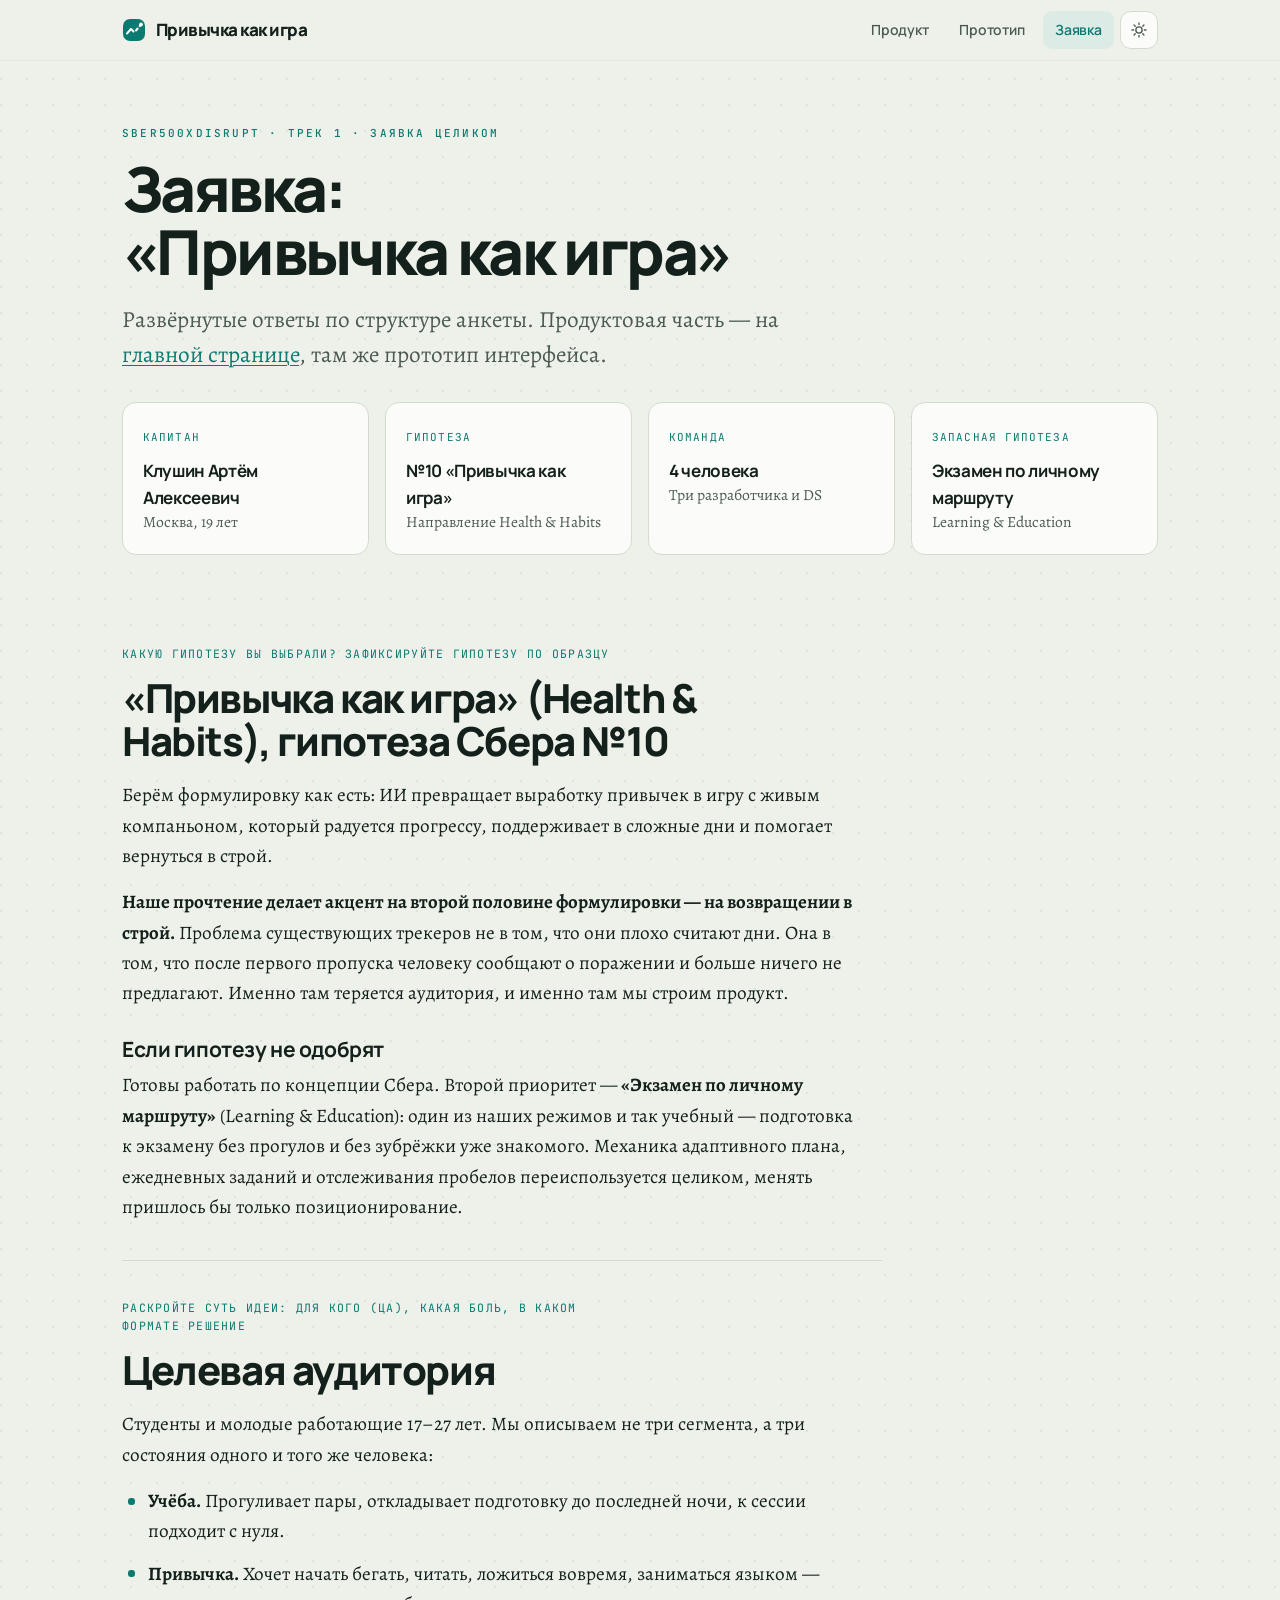
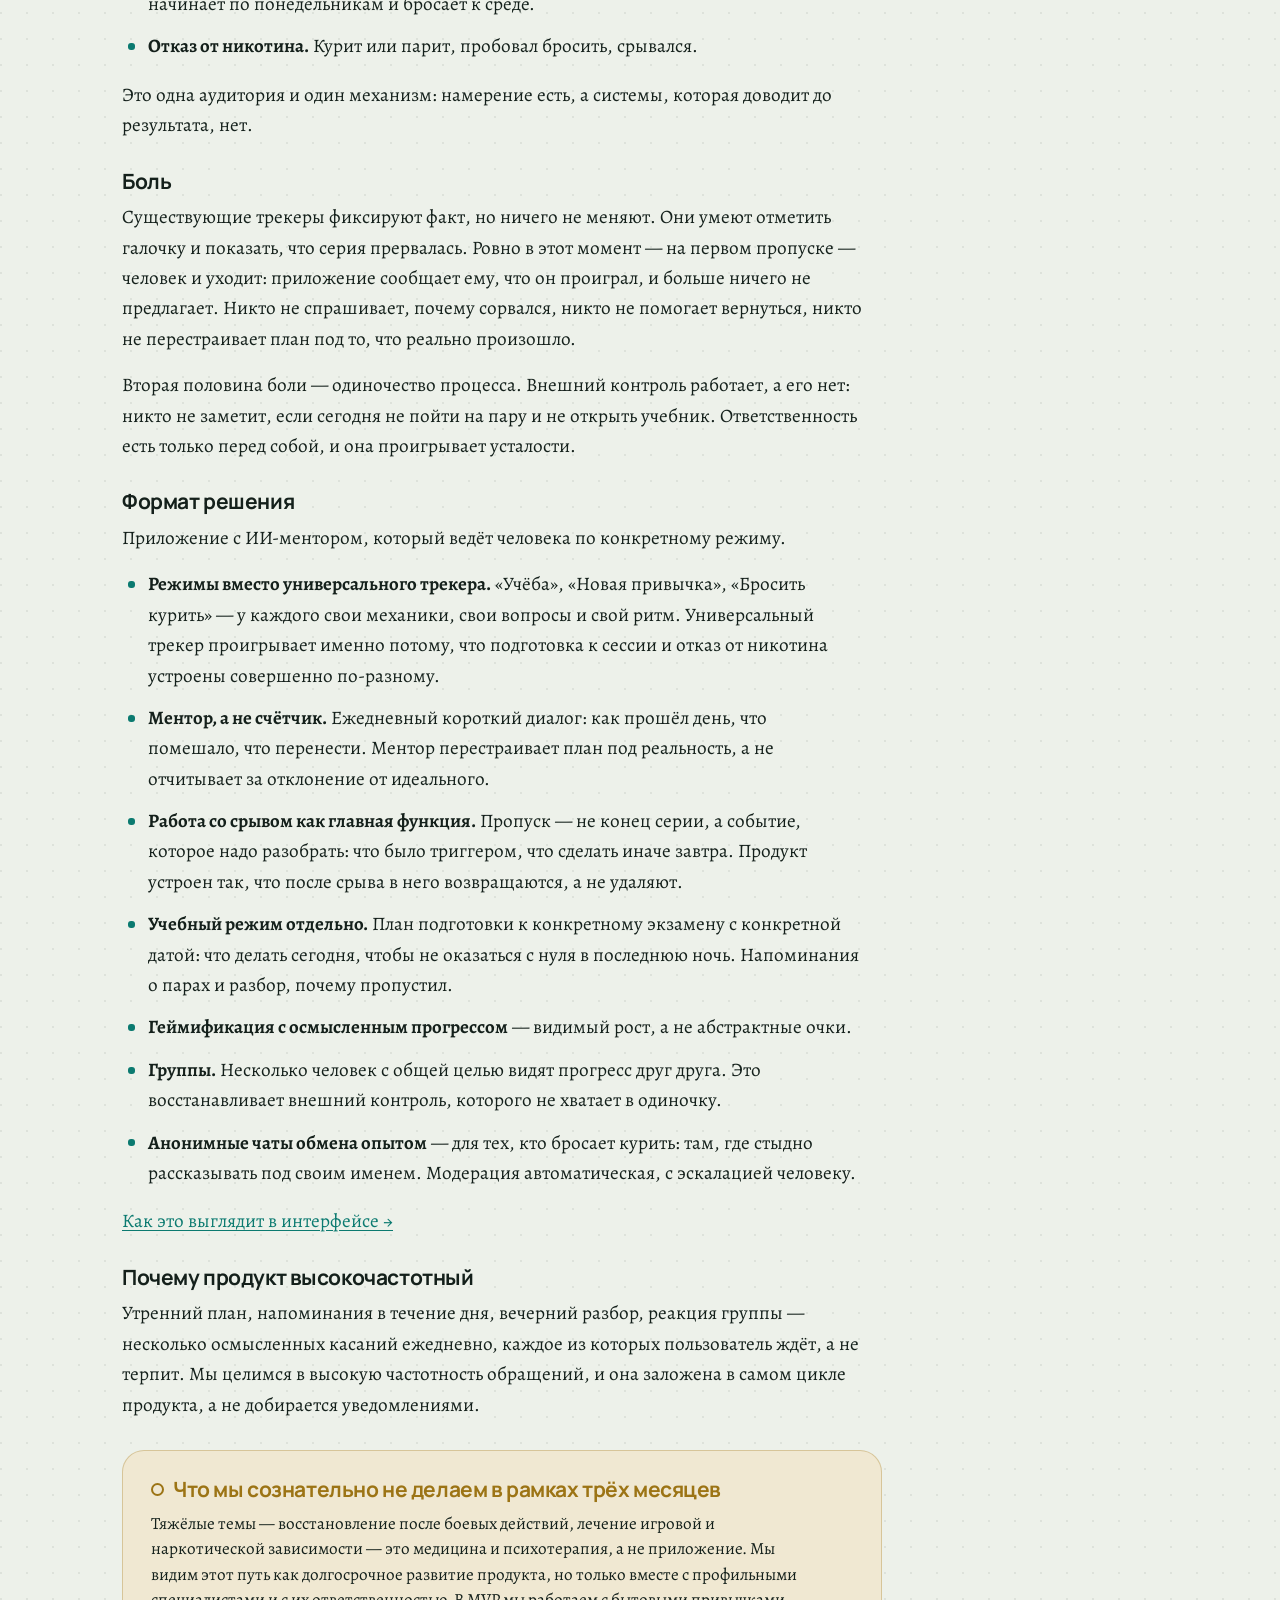
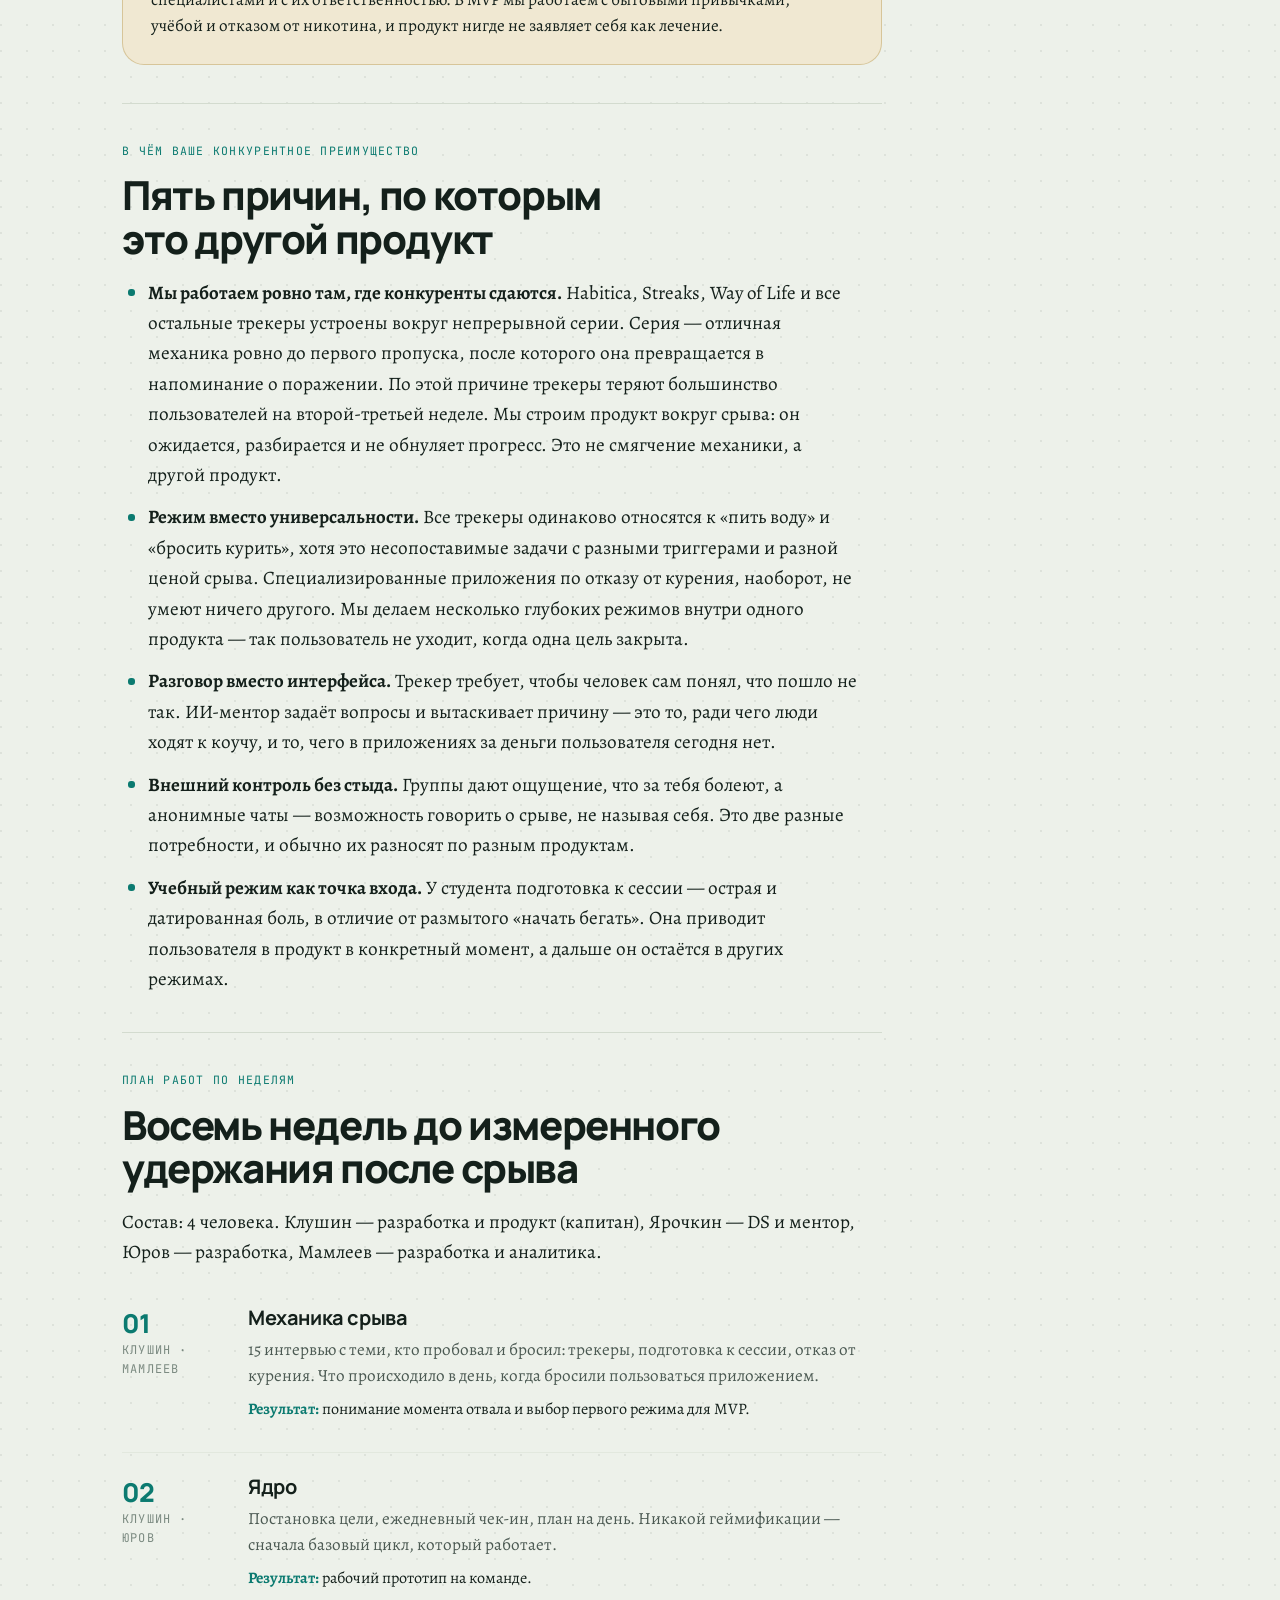
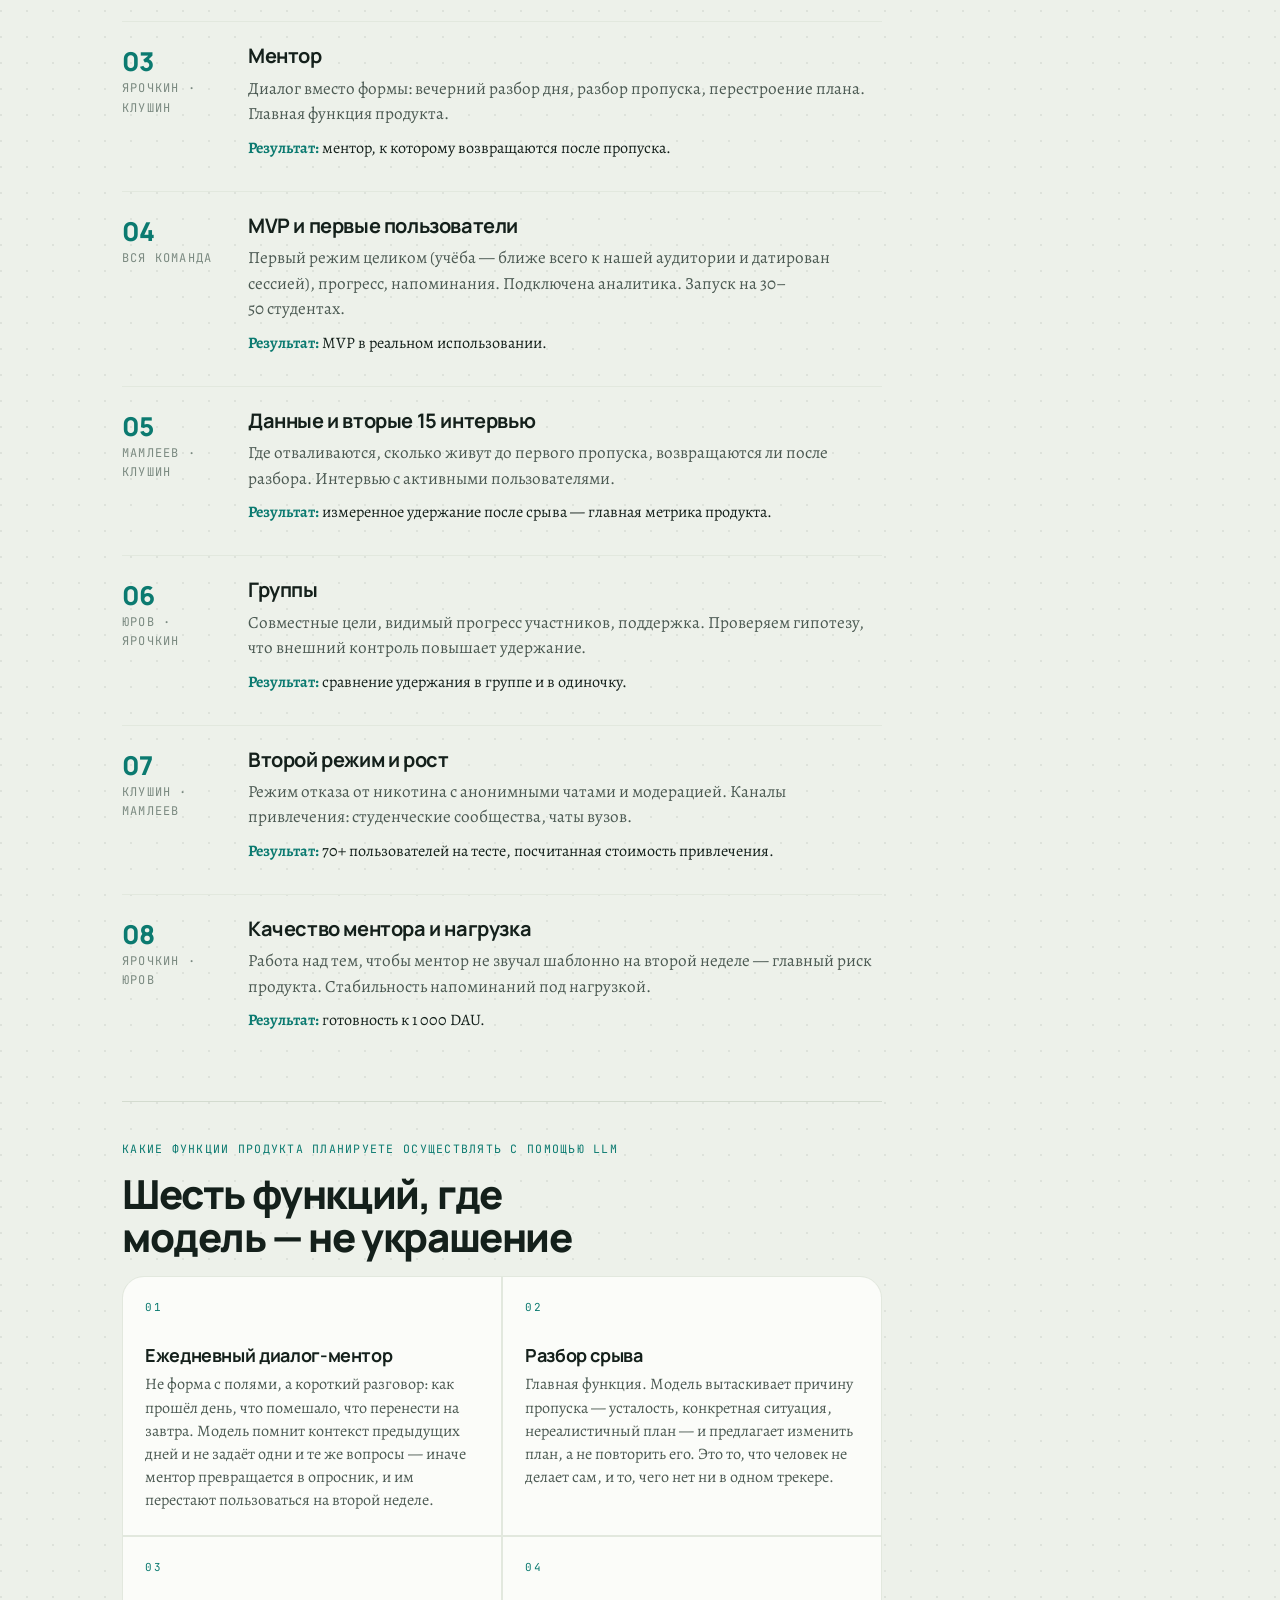
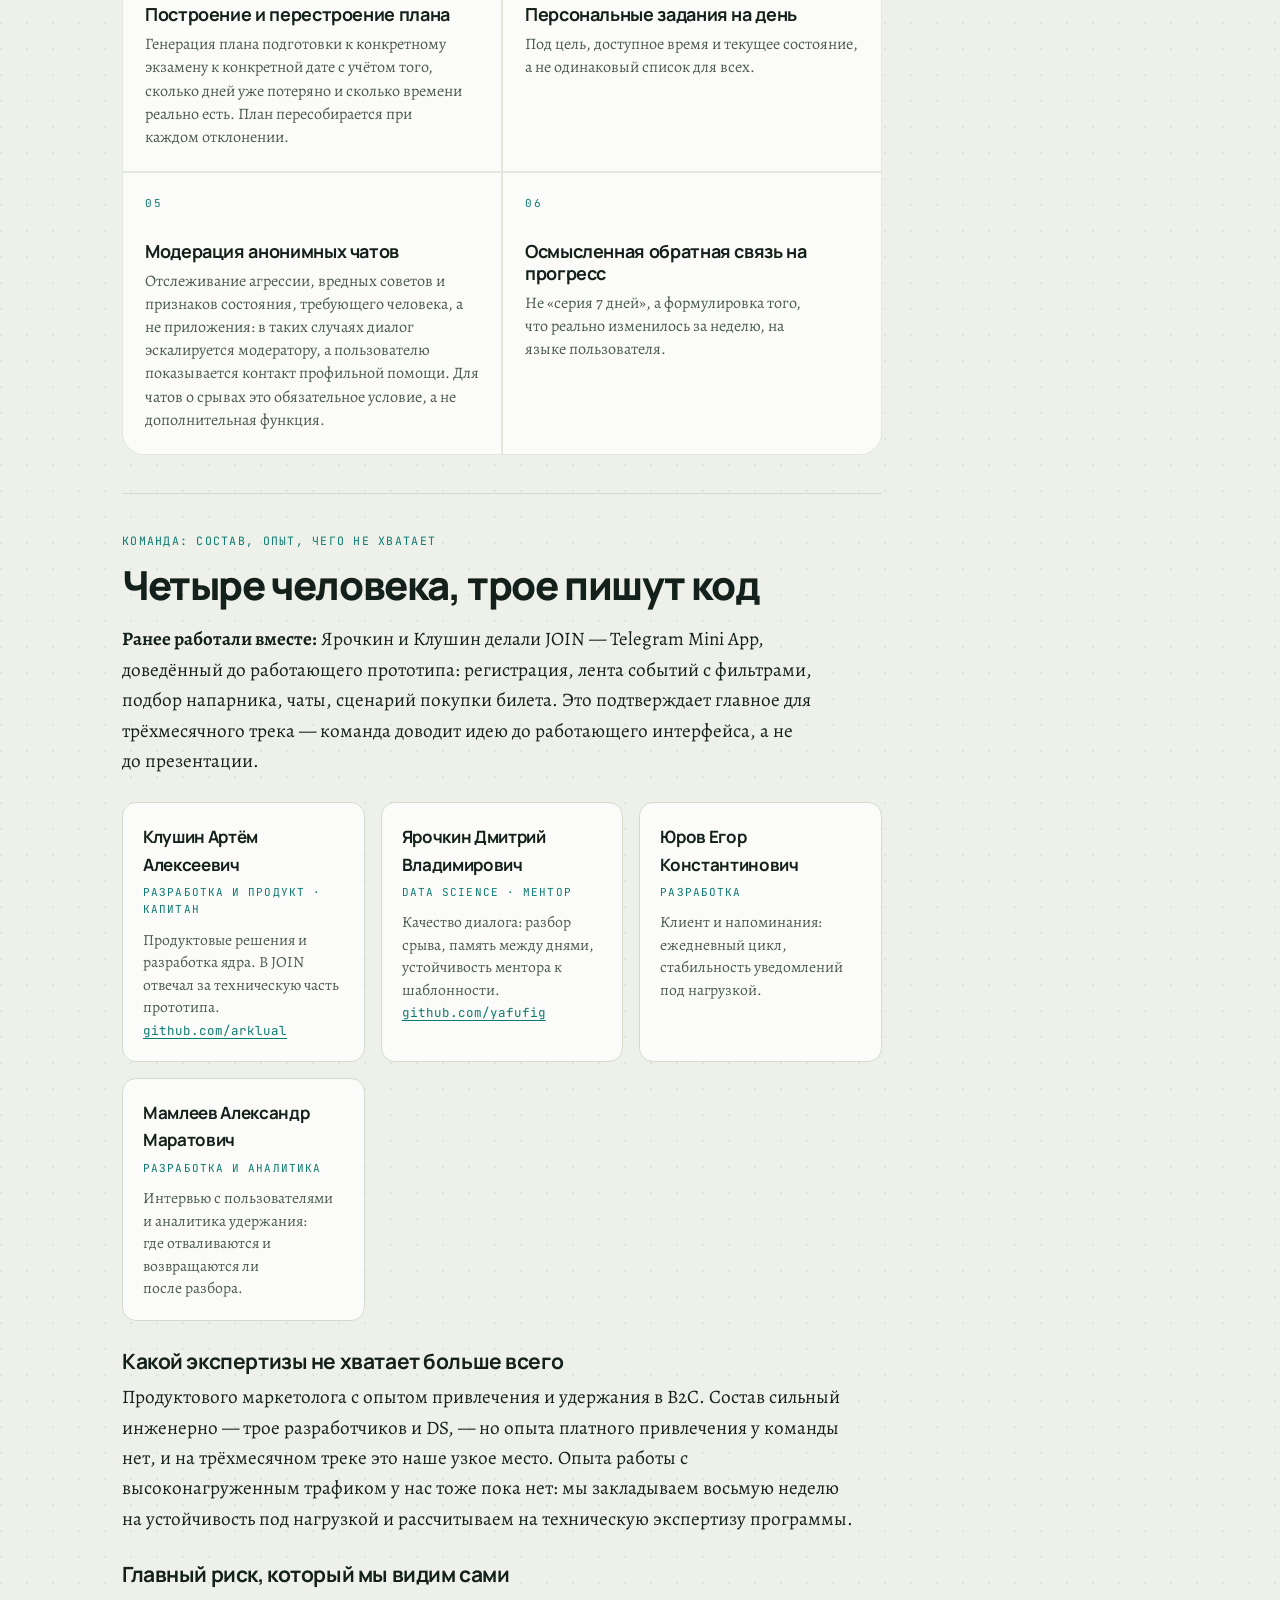
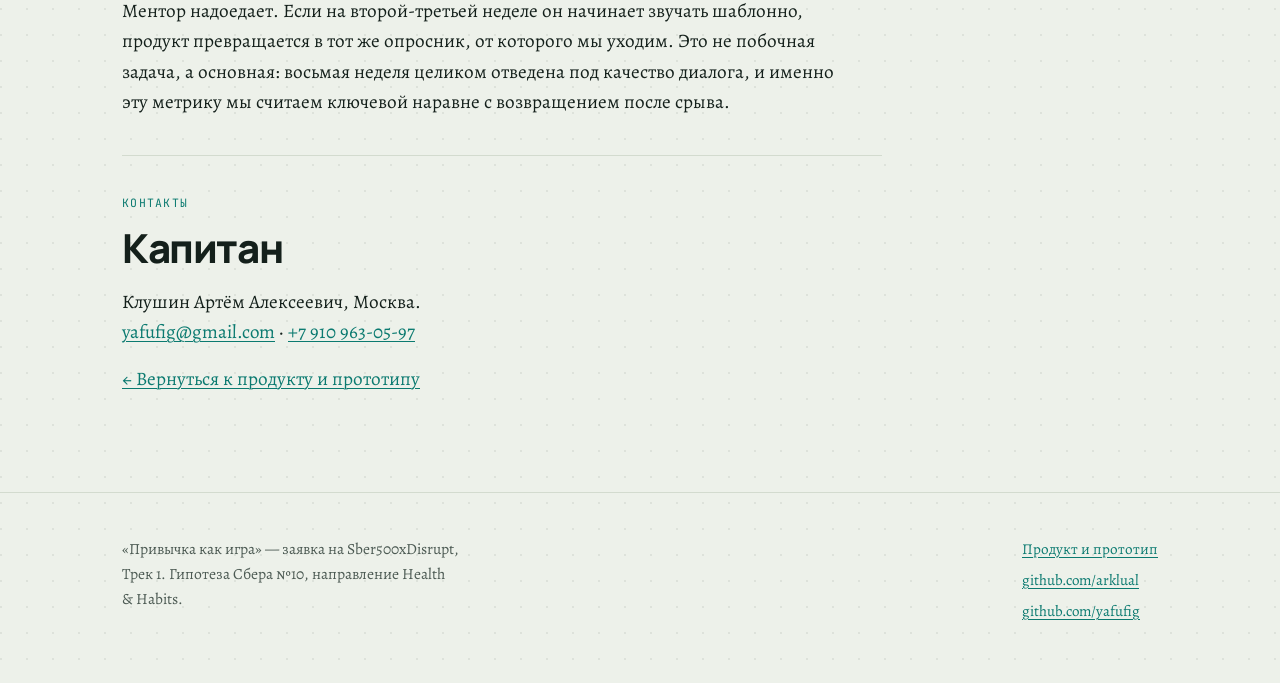
==== application.html @ 9a5e10d1 "Add files via upload" ====
<!doctype html>
<html lang="ru">
<head>
<meta charset="utf-8">
<meta name="viewport" content="width=device-width,initial-scale=1">
<title>Заявка на Sber500xDisrupt — «Привычка как игра»</title>
<meta name="description" content="Развёрнутые ответы по структуре анкеты Sber500xDisrupt: гипотеза, ЦА и боль, формат решения, конкурентное преимущество, план по восьми неделям, функции на LLM и команда.">
<link rel="preconnect" href="https://fonts.googleapis.com">
<link rel="preconnect" href="https://fonts.gstatic.com" crossorigin>
<link href="https://fonts.googleapis.com/css2?family=Manrope:wght@600;700;800&family=Alegreya:ital,wght@0,400;0,500;0,700;1,400&family=JetBrains+Mono:wght@400;500&display=swap" rel="stylesheet">
<link rel="stylesheet" href="habit.css">
<script>
  (function(){
    try{
      var t = localStorage.getItem('hm-theme');
      if(!t) t = matchMedia('(prefers-color-scheme: dark)').matches ? 'dark' : 'light';
      document.documentElement.setAttribute('data-theme', t);
    }catch(e){}
  })();
</script>
</head>
<body>

<header class="topbar">
  <div class="wrap">
    <a class="brand" href="index.html">
      <svg width="24" height="24" viewBox="0 0 24 24" fill="none" aria-hidden="true">
        <rect x="1" y="1" width="22" height="22" rx="7" fill="var(--teal)"/>
        <path d="M5 15.5 L9 11 L11.5 13.5" stroke="var(--on-teal)" stroke-width="2" stroke-linecap="round" stroke-linejoin="round"/>
        <path d="M14 12.5 L19 6.5" stroke="var(--on-teal)" stroke-width="2" stroke-linecap="round" stroke-dasharray="2.6 3.2"/>
        <circle cx="19" cy="6.5" r="1.9" fill="var(--on-teal)"/>
      </svg>
      Привычка как игра
    </a>
    <nav class="nav" aria-label="Основная навигация">
      <a class="key" href="index.html">Продукт</a>
      <a href="index.html#prototype">Прототип</a>
      <a href="application.html" aria-current="page">Заявка</a>
      <button class="tbtn" id="theme" type="button" aria-label="Переключить тему">
        <svg class="i-sun" width="18" height="18" viewBox="0 0 24 24" fill="none" stroke="currentColor" stroke-width="1.8" stroke-linecap="round" aria-hidden="true"><circle cx="12" cy="12" r="4.2"/><path d="M12 2.6v2.2M12 19.2v2.2M21.4 12h-2.2M4.8 12H2.6M18.6 5.4l-1.6 1.6M7 17l-1.6 1.6M18.6 18.6 17 17M7 7 5.4 5.4"/></svg>
        <svg class="i-moon" width="18" height="18" viewBox="0 0 24 24" fill="none" stroke="currentColor" stroke-width="1.8" stroke-linecap="round" stroke-linejoin="round" aria-hidden="true"><path d="M20 14.2A8.4 8.4 0 0 1 9.8 4 8.4 8.4 0 1 0 20 14.2Z"/></svg>
      </button>
    </nav>
  </div>
</header>

<main>

<div class="hero" style="padding-bottom:0">
  <div class="wrap">
    <span class="eyebrow">Sber500xDisrupt · Трек 1 · заявка целиком</span>
    <h1 style="max-width:16ch">Заявка: «Привычка&nbsp;как&nbsp;игра»</h1>
    <p class="lede" style="margin-top:20px">Развёрнутые ответы по структуре анкеты. Продуктовая часть — на <a href="index.html">главной странице</a>, там же прототип интерфейса.</p>

    <div class="team" style="margin-top:30px">
      <div class="person"><span class="role">Капитан</span><b>Клушин Артём Алексеевич</b><p>Москва, 19 лет</p></div>
      <div class="person"><span class="role">Гипотеза</span><b>№10 «Привычка как игра»</b><p>Направление Health &amp; Habits</p></div>
      <div class="person"><span class="role">Команда</span><b>4 человека</b><p>Три разработчика и DS</p></div>
      <div class="person"><span class="role">Запасная гипотеза</span><b>Экзамен по личному маршруту</b><p>Learning &amp; Education</p></div>
    </div>
  </div>
</div>

<section style="padding-top:52px">
  <div class="wrap narrow">

    <!-- 1 -->
    <div class="qa">
      <p class="q-label">Какую гипотезу вы выбрали? Зафиксируйте гипотезу по образцу</p>
      <h2>«Привычка как игра» (Health &amp; Habits), гипотеза Сбера №10</h2>
      <p>Берём формулировку как есть: ИИ превращает выработку привычек в игру с живым компаньоном, который радуется прогрессу, поддерживает в сложные дни и помогает вернуться в строй.</p>
      <p><b>Наше прочтение делает акцент на второй половине формулировки — на возвращении в строй.</b> Проблема существующих трекеров не в том, что они плохо считают дни. Она в том, что после первого пропуска человеку сообщают о поражении и больше ничего не предлагают. Именно там теряется аудитория, и именно там мы строим продукт.</p>

      <h3>Если гипотезу не одобрят</h3>
      <p>Готовы работать по концепции Сбера. Второй приоритет — <b>«Экзамен по личному маршруту»</b> (Learning &amp; Education): один из наших режимов и так учебный — подготовка к экзамену без прогулов и без зубрёжки уже знакомого. Механика адаптивного плана, ежедневных заданий и отслеживания пробелов переиспользуется целиком, менять пришлось бы только позиционирование.</p>
    </div>

    <!-- 2 -->
    <div class="qa">
      <p class="q-label">Раскройте суть идеи: для кого (ЦА), какая боль, в каком формате решение</p>
      <h2>Целевая аудитория</h2>
      <p>Студенты и молодые работающие 17–27 лет. Мы описываем не три сегмента, а три состояния одного и того же человека:</p>
      <ul>
        <li><b>Учёба.</b> Прогуливает пары, откладывает подготовку до последней ночи, к сессии подходит с нуля.</li>
        <li><b>Привычка.</b> Хочет начать бегать, читать, ложиться вовремя, заниматься языком — начинает по понедельникам и бросает к среде.</li>
        <li><b>Отказ от никотина.</b> Курит или парит, пробовал бросить, срывался.</li>
      </ul>
      <p>Это одна аудитория и один механизм: намерение есть, а системы, которая доводит до результата, нет.</p>

      <h3>Боль</h3>
      <p>Существующие трекеры фиксируют факт, но ничего не меняют. Они умеют отметить галочку и показать, что серия прервалась. Ровно в этот момент — на первом пропуске — человек и уходит: приложение сообщает ему, что он проиграл, и больше ничего не предлагает. Никто не спрашивает, почему сорвался, никто не помогает вернуться, никто не перестраивает план под то, что реально произошло.</p>
      <p>Вторая половина боли — одиночество процесса. Внешний контроль работает, а его нет: никто не заметит, если сегодня не пойти на пару и не открыть учебник. Ответственность есть только перед собой, и она проигрывает усталости.</p>

      <h3>Формат решения</h3>
      <p>Приложение с ИИ-ментором, который ведёт человека по конкретному режиму.</p>
      <ul>
        <li><b>Режимы вместо универсального трекера.</b> «Учёба», «Новая привычка», «Бросить курить» — у каждого свои механики, свои вопросы и свой ритм. Универсальный трекер проигрывает именно потому, что подготовка к сессии и отказ от никотина устроены совершенно по-разному.</li>
        <li><b>Ментор, а не счётчик.</b> Ежедневный короткий диалог: как прошёл день, что помешало, что перенести. Ментор перестраивает план под реальность, а не отчитывает за отклонение от идеального.</li>
        <li><b>Работа со срывом как главная функция.</b> Пропуск — не конец серии, а событие, которое надо разобрать: что было триггером, что сделать иначе завтра. Продукт устроен так, что после срыва в него возвращаются, а не удаляют.</li>
        <li><b>Учебный режим отдельно.</b> План подготовки к конкретному экзамену с конкретной датой: что делать сегодня, чтобы не оказаться с нуля в последнюю ночь. Напоминания о парах и разбор, почему пропустил.</li>
        <li><b>Геймификация с осмысленным прогрессом</b> — видимый рост, а не абстрактные очки.</li>
        <li><b>Группы.</b> Несколько человек с общей целью видят прогресс друг друга. Это восстанавливает внешний контроль, которого не хватает в одиночку.</li>
        <li><b>Анонимные чаты обмена опытом</b> — для тех, кто бросает курить: там, где стыдно рассказывать под своим именем. Модерация автоматическая, с эскалацией человеку.</li>
      </ul>
      <p><a href="index.html#prototype">Как это выглядит в интерфейсе →</a></p>

      <h3>Почему продукт высокочастотный</h3>
      <p>Утренний план, напоминания в течение дня, вечерний разбор, реакция группы — несколько осмысленных касаний ежедневно, каждое из которых пользователь ждёт, а не терпит. Мы целимся в высокую частотность обращений, и она заложена в самом цикле продукта, а не добирается уведомлениями.</p>

      <div class="frame-note" style="margin-top:30px">
        <h3 style="margin-top:0">Что мы сознательно не делаем в рамках трёх месяцев</h3>
        <p>Тяжёлые темы — восстановление после боевых действий, лечение игровой и наркотической зависимости — это медицина и психотерапия, а не приложение. Мы видим этот путь как долгосрочное развитие продукта, но только вместе с профильными специалистами и с их ответственностью. В MVP мы работаем с бытовыми привычками, учёбой и отказом от никотина, и продукт нигде не заявляет себя как лечение.</p>
      </div>
    </div>

    <!-- 3 -->
    <div class="qa">
      <p class="q-label">В чём ваше конкурентное преимущество</p>
      <h2>Пять причин, по которым это другой продукт</h2>
      <ul>
        <li><b>Мы работаем ровно там, где конкуренты сдаются.</b> Habitica, Streaks, Way of Life и все остальные трекеры устроены вокруг непрерывной серии. Серия — отличная механика ровно до первого пропуска, после которого она превращается в напоминание о поражении. По этой причине трекеры теряют большинство пользователей на второй-третьей неделе. Мы строим продукт вокруг срыва: он ожидается, разбирается и не обнуляет прогресс. Это не смягчение механики, а другой продукт.</li>
        <li><b>Режим вместо универсальности.</b> Все трекеры одинаково относятся к «пить воду» и «бросить курить», хотя это несопоставимые задачи с разными триггерами и разной ценой срыва. Специализированные приложения по отказу от курения, наоборот, не умеют ничего другого. Мы делаем несколько глубоких режимов внутри одного продукта — так пользователь не уходит, когда одна цель закрыта.</li>
        <li><b>Разговор вместо интерфейса.</b> Трекер требует, чтобы человек сам понял, что пошло не так. ИИ-ментор задаёт вопросы и вытаскивает причину — это то, ради чего люди ходят к коучу, и то, чего в приложениях за деньги пользователя сегодня нет.</li>
        <li><b>Внешний контроль без стыда.</b> Группы дают ощущение, что за тебя болеют, а анонимные чаты — возможность говорить о срыве, не называя себя. Это две разные потребности, и обычно их разносят по разным продуктам.</li>
        <li><b>Учебный режим как точка входа.</b> У студента подготовка к сессии — острая и датированная боль, в отличие от размытого «начать бегать». Она приводит пользователя в продукт в конкретный момент, а дальше он остаётся в других режимах.</li>
      </ul>
    </div>

    <!-- 4 -->
    <div class="qa">
      <p class="q-label">План работ по неделям</p>
      <h2>Восемь недель до измеренного удержания после срыва</h2>
      <p>Состав: 4 человека. Клушин — разработка и продукт (капитан), Ярочкин — DS и ментор, Юров — разработка, Мамлеев — разработка и аналитика.</p>

      <div class="weeks">
        <div class="week">
          <div class="wn"><b>01</b>Клушин · Мамлеев</div>
          <div>
            <h3>Механика срыва</h3>
            <p>15 интервью с теми, кто пробовал и бросил: трекеры, подготовка к сессии, отказ от курения. Что происходило в день, когда бросили пользоваться приложением.</p>
            <p class="res"><b>Результат:</b> понимание момента отвала и выбор первого режима для MVP.</p>
          </div>
        </div>
        <div class="week">
          <div class="wn"><b>02</b>Клушин · Юров</div>
          <div>
            <h3>Ядро</h3>
            <p>Постановка цели, ежедневный чек-ин, план на день. Никакой геймификации — сначала базовый цикл, который работает.</p>
            <p class="res"><b>Результат:</b> рабочий прототип на команде.</p>
          </div>
        </div>
        <div class="week">
          <div class="wn"><b>03</b>Ярочкин · Клушин</div>
          <div>
            <h3>Ментор</h3>
            <p>Диалог вместо формы: вечерний разбор дня, разбор пропуска, перестроение плана. Главная функция продукта.</p>
            <p class="res"><b>Результат:</b> ментор, к которому возвращаются после пропуска.</p>
          </div>
        </div>
        <div class="week">
          <div class="wn"><b>04</b>Вся команда</div>
          <div>
            <h3>MVP и первые пользователи</h3>
            <p>Первый режим целиком (учёба — ближе всего к нашей аудитории и датирован сессией), прогресс, напоминания. Подключена аналитика. Запуск на 30–50 студентах.</p>
            <p class="res"><b>Результат:</b> MVP в реальном использовании.</p>
          </div>
        </div>
        <div class="week">
          <div class="wn"><b>05</b>Мамлеев · Клушин</div>
          <div>
            <h3>Данные и вторые 15 интервью</h3>
            <p>Где отваливаются, сколько живут до первого пропуска, возвращаются ли после разбора. Интервью с активными пользователями.</p>
            <p class="res"><b>Результат:</b> измеренное удержание после срыва — главная метрика продукта.</p>
          </div>
        </div>
        <div class="week">
          <div class="wn"><b>06</b>Юров · Ярочкин</div>
          <div>
            <h3>Группы</h3>
            <p>Совместные цели, видимый прогресс участников, поддержка. Проверяем гипотезу, что внешний контроль повышает удержание.</p>
            <p class="res"><b>Результат:</b> сравнение удержания в группе и в одиночку.</p>
          </div>
        </div>
        <div class="week">
          <div class="wn"><b>07</b>Клушин · Мамлеев</div>
          <div>
            <h3>Второй режим и рост</h3>
            <p>Режим отказа от никотина с анонимными чатами и модерацией. Каналы привлечения: студенческие сообщества, чаты вузов.</p>
            <p class="res"><b>Результат:</b> 70+ пользователей на тесте, посчитанная стоимость привлечения.</p>
          </div>
        </div>
        <div class="week">
          <div class="wn"><b>08</b>Ярочкин · Юров</div>
          <div>
            <h3>Качество ментора и нагрузка</h3>
            <p>Работа над тем, чтобы ментор не звучал шаблонно на второй неделе — главный риск продукта. Стабильность напоминаний под нагрузкой.</p>
            <p class="res"><b>Результат:</b> готовность к 1 000 DAU.</p>
          </div>
        </div>
      </div>
    </div>

    <!-- 5 -->
    <div class="qa">
      <p class="q-label">Какие функции продукта планируете осуществлять с помощью LLM</p>
      <h2>Шесть функций, где модель — не украшение</h2>
      <div class="llm">
        <div>
          <span class="num">01</span>
          <h3>Ежедневный диалог-ментор</h3>
          <p>Не форма с полями, а короткий разговор: как прошёл день, что помешало, что перенести на завтра. Модель помнит контекст предыдущих дней и не задаёт одни и те же вопросы — иначе ментор превращается в опросник, и им перестают пользоваться на второй неделе.</p>
        </div>
        <div>
          <span class="num">02</span>
          <h3>Разбор срыва</h3>
          <p>Главная функция. Модель вытаскивает причину пропуска — усталость, конкретная ситуация, нереалистичный план — и предлагает изменить план, а не повторить его. Это то, что человек не делает сам, и то, чего нет ни в одном трекере.</p>
        </div>
        <div>
          <span class="num">03</span>
          <h3>Построение и перестроение плана</h3>
          <p>Генерация плана подготовки к конкретному экзамену к конкретной дате с учётом того, сколько дней уже потеряно и сколько времени реально есть. План пересобирается при каждом отклонении.</p>
        </div>
        <div>
          <span class="num">04</span>
          <h3>Персональные задания на день</h3>
          <p>Под цель, доступное время и текущее состояние, а не одинаковый список для всех.</p>
        </div>
        <div>
          <span class="num">05</span>
          <h3>Модерация анонимных чатов</h3>
          <p>Отслеживание агрессии, вредных советов и признаков состояния, требующего человека, а не приложения: в таких случаях диалог эскалируется модератору, а пользователю показывается контакт профильной помощи. Для чатов о срывах это обязательное условие, а не дополнительная функция.</p>
        </div>
        <div>
          <span class="num">06</span>
          <h3>Осмысленная обратная связь на прогресс</h3>
          <p>Не «серия 7 дней», а формулировка того, что реально изменилось за неделю, на языке пользователя.</p>
        </div>
      </div>
    </div>

    <!-- 6 -->
    <div class="qa" id="team">
      <p class="q-label">Команда: состав, опыт, чего не хватает</p>
      <h2>Четыре человека, трое пишут код</h2>
      <p><b>Ранее работали вместе:</b> Ярочкин и Клушин делали JOIN — Telegram Mini App, доведённый до работающего прототипа: регистрация, лента событий с фильтрами, подбор напарника, чаты, сценарий покупки билета. Это подтверждает главное для трёхмесячного трека — команда доводит идею до работающего интерфейса, а не до презентации.</p>

      <div class="team" style="margin-top:26px">
        <div class="person">
          <b>Клушин Артём Алексеевич</b>
          <span class="role">Разработка и продукт · капитан</span>
          <p>Продуктовые решения и разработка ядра. В JOIN отвечал за техническую часть прототипа.</p>
          <p><a href="https://github.com/arklual">github.com/arklual</a></p>
        </div>
        <div class="person">
          <b>Ярочкин Дмитрий Владимирович</b>
          <span class="role">Data Science · ментор</span>
          <p>Качество диалога: разбор срыва, память между днями, устойчивость ментора к шаблонности.</p>
          <p><a href="https://github.com/yafufig">github.com/yafufig</a></p>
        </div>
        <div class="person">
          <b>Юров Егор Константинович</b>
          <span class="role">Разработка</span>
          <p>Клиент и напоминания: ежедневный цикл, стабильность уведомлений под нагрузкой.</p>
          <!-- СЮДА: названия хакатонов с местами и акселераторов, GitHub Юрова и Мамлеева -->
        </div>
        <div class="person">
          <b>Мамлеев Александр Маратович</b>
          <span class="role">Разработка и аналитика</span>
          <p>Интервью с пользователями и аналитика удержания: где отваливаются и возвращаются ли после разбора.</p>
          <!-- СЮДА: названия хакатонов с местами и акселераторов, GitHub Юрова и Мамлеева -->
        </div>
      </div>

      <h3>Какой экспертизы не хватает больше всего</h3>
      <p>Продуктового маркетолога с опытом привлечения и удержания в B2C. Состав сильный инженерно — трое разработчиков и DS, — но опыта платного привлечения у команды нет, и на трёхмесячном треке это наше узкое место. Опыта работы с высоконагруженным трафиком у нас тоже пока нет: мы закладываем восьмую неделю на устойчивость под нагрузкой и рассчитываем на техническую экспертизу программы.</p>

      <h3>Главный риск, который мы видим сами</h3>
      <p>Ментор надоедает. Если на второй-третьей неделе он начинает звучать шаблонно, продукт превращается в тот же опросник, от которого мы уходим. Это не побочная задача, а основная: восьмая неделя целиком отведена под качество диалога, и именно эту метрику мы считаем ключевой наравне с возвращением после срыва.</p>
    </div>

    <div class="qa">
      <p class="q-label">Контакты</p>
      <h2>Капитан</h2>
      <p>Клушин Артём Алексеевич, Москва.<br>
      <a href="mailto:yafufig@gmail.com">yafufig@gmail.com</a> · <a href="tel:+79109630597">+7 910 963-05-97</a></p>
      <p><a href="index.html">← Вернуться к продукту и прототипу</a></p>
    </div>

  </div>
</section>

</main>

<footer>
  <div class="wrap foot">
    <p>«Привычка как игра» — заявка на Sber500xDisrupt, Трек 1. Гипотеза Сбера №10, направление Health &amp; Habits.</p>
    <div class="links">
      <a href="index.html">Продукт и прототип</a>
      <a href="https://github.com/arklual">github.com/arklual</a>
      <a href="https://github.com/yafufig">github.com/yafufig</a>
    </div>
  </div>
</footer>

<script>
  (function(){
    var b = document.getElementById('theme');
    if(!b) return;
    b.addEventListener('click', function(){
      var cur = document.documentElement.getAttribute('data-theme') === 'dark' ? 'light' : 'dark';
      document.documentElement.setAttribute('data-theme', cur);
      try{ localStorage.setItem('hm-theme', cur); }catch(e){}
    });
  })();
</script>
</body>
</html>
---- habit.css ----
/* «Привычка как игра» — ИИ-ментор, который работает со срывом.
   Палитра: шалфейная бумага, глубокая бирюза, глина срыва. */

:root{
  --paper:#EDF1EA;
  --paper-2:#E4EAE1;
  --panel:#FBFCF9;
  --panel-2:#F3F7F1;
  --ink:#14201B;
  --ink-soft:#4C5A53;
  --ink-faint:#7B8A81;
  --line:#D3DBCF;
  --line-soft:#E2E8DE;
  --teal:#0B7A70;
  --teal-hi:#0E8F84;
  --teal-wash:#DCEBE6;
  --clay:#B4523E;
  --clay-wash:#F5E3DC;
  --amber:#9C7415;
  --amber-wash:#F0E8D2;
  --on-teal:#FFFFFF;
  --on-clay:#FFFFFF;
  --shadow-s:0 1px 2px rgba(20,32,27,.05), 0 4px 10px -6px rgba(20,32,27,.18);
  --shadow-m:0 2px 4px rgba(20,32,27,.05), 0 22px 44px -28px rgba(20,32,27,.42);
  --r:14px;
  --r-lg:22px;
  color-scheme:light;
}
@media (prefers-color-scheme:dark){
  :root:not([data-theme="light"]){
    --paper:#0D1512;
    --paper-2:#111A16;
    --panel:#16211C;
    --panel-2:#1C2822;
    --ink:#E7EEE9;
    --ink-soft:#A2B1A9;
    --ink-faint:#75847B;
    --line:#27342D;
    --line-soft:#1E2A24;
    --teal:#43BEB0;
    --teal-hi:#5AD3C4;
    --teal-wash:#0F2C28;
    --clay:#E38B72;
    --clay-wash:#301A14;
    --amber:#D2A44B;
    --amber-wash:#2A2313;
    --on-teal:#07201C;
    --on-clay:#2A1009;
    --shadow-s:0 1px 2px rgba(0,0,0,.35), 0 4px 12px -6px rgba(0,0,0,.6);
    --shadow-m:0 2px 4px rgba(0,0,0,.4), 0 24px 48px -30px rgba(0,0,0,.95);
    color-scheme:dark;
  }
}
:root[data-theme="dark"]{
  --paper:#0D1512; --paper-2:#111A16; --panel:#16211C; --panel-2:#1C2822;
  --ink:#E7EEE9; --ink-soft:#A2B1A9; --ink-faint:#75847B;
  --line:#27342D; --line-soft:#1E2A24;
  --teal:#43BEB0; --teal-hi:#5AD3C4; --teal-wash:#0F2C28;
  --clay:#E38B72; --clay-wash:#301A14;
  --amber:#D2A44B; --amber-wash:#2A2313;
  --on-teal:#07201C; --on-clay:#2A1009;
  --shadow-s:0 1px 2px rgba(0,0,0,.35), 0 4px 12px -6px rgba(0,0,0,.6);
  --shadow-m:0 2px 4px rgba(0,0,0,.4), 0 24px 48px -30px rgba(0,0,0,.95);
  color-scheme:dark;
}

*{box-sizing:border-box}
html{-webkit-text-size-adjust:100%;scroll-behavior:smooth}
@media (prefers-reduced-motion:reduce){html{scroll-behavior:auto}*{animation:none!important;transition:none!important}}

body{
  margin:0;
  background:var(--paper);
  background-image:radial-gradient(circle at 1px 1px, color-mix(in oklab, var(--ink) 7%, transparent) 1px, transparent 0);
  background-size:26px 26px;
  color:var(--ink);
  font-family:"Alegreya","PT Serif",Georgia,serif;
  font-size:19px;
  line-height:1.6;
}
img,svg{max-width:100%}
::selection{background:var(--teal);color:var(--on-teal)}
a{color:var(--teal);text-underline-offset:3px;text-decoration-thickness:1px}
a:hover{color:var(--teal-hi)}
:focus-visible{outline:2.5px solid var(--teal-hi);outline-offset:3px;border-radius:4px}

.wrap{max-width:1080px;margin:0 auto;padding:0 22px}
[id]{scroll-margin-top:76px}
.narrow{max-width:1080px}
.narrow > *{max-width:760px}

/* ---------- типографика ---------- */
.mono,.eyebrow,.chip,.tag,.step-n,.legend{
  font-family:"JetBrains Mono",ui-monospace,SFMono-Regular,Menlo,monospace;
}
h1,h2,h3,h4,.display,.btn,.nav a,.mode-card h3,.num{
  font-family:"Manrope","Golos Text",system-ui,-apple-system,sans-serif;
}
h1{
  font-weight:800;
  font-size:clamp(34px,5.7vw,62px);
  line-height:1.02;
  letter-spacing:-.042em;
  margin:0;
  text-wrap:balance;
}
h2{
  font-weight:800;
  font-size:clamp(27px,3.6vw,40px);
  line-height:1.08;
  letter-spacing:-.035em;
  margin:0 0 14px;
  text-wrap:balance;
}
h3{font-weight:700;font-size:20px;line-height:1.22;letter-spacing:-.02em;margin:0 0 8px}
p{margin:0 0 16px;text-wrap:pretty}
.lede{font-size:clamp(19px,2.2vw,23px);line-height:1.5;color:var(--ink-soft);max-width:60ch}
.eyebrow{
  font-size:11px;letter-spacing:.2em;text-transform:uppercase;
  color:var(--teal);font-weight:500;margin:0 0 14px;display:block;
}
.muted{color:var(--ink-soft)}
.small{font-size:16px;line-height:1.5}

/* ---------- шапка ---------- */
.topbar{
  position:sticky;top:0;z-index:40;
  backdrop-filter:saturate(1.4) blur(10px);
  background:color-mix(in oklab, var(--paper) 82%, transparent);
  border-bottom:1px solid var(--line-soft);
}
.topbar .wrap{display:flex;align-items:center;gap:18px;height:60px}
.brand{white-space:nowrap;display:flex;align-items:center;gap:10px;font-family:"Manrope",sans-serif;font-weight:800;letter-spacing:-.03em;font-size:17px;color:var(--ink);text-decoration:none}
.brand svg{flex:none}
.nav{margin-left:auto;display:flex;align-items:center;gap:6px}
@media (max-width:780px){
  .topbar .wrap{gap:10px}
  .brand{font-size:15px}
  .nav a{display:none}
  .nav a.key{display:inline-flex}
}
@media (max-width:400px){.brand span.bn{display:none}}
.nav a{
  font-size:14px;font-weight:600;letter-spacing:-.01em;color:var(--ink-soft);
  text-decoration:none;padding:8px 12px;border-radius:9px;
}
.nav a:hover{color:var(--ink);background:var(--panel-2)}
.nav a[aria-current="page"]{color:var(--teal);background:var(--teal-wash)}
.tbtn{
  display:inline-flex;align-items:center;justify-content:center;
  width:38px;height:38px;border-radius:11px;border:1px solid var(--line);
  background:var(--panel);color:var(--ink-soft);cursor:pointer;
}
.tbtn:hover{color:var(--ink);border-color:var(--ink-faint)}
.tbtn svg{display:block}
.i-sun{display:block}
.i-moon{display:none}
@media (prefers-color-scheme:dark){
  :root:not([data-theme="light"]) .i-sun{display:none}
  :root:not([data-theme="light"]) .i-moon{display:block}
}
:root[data-theme="dark"] .i-sun{display:none}
:root[data-theme="dark"] .i-moon{display:block}
:root[data-theme="light"] .i-sun{display:block}
:root[data-theme="light"] .i-moon{display:none}

/* ---------- герой ---------- */
.hero{padding:64px 0 20px}
.hero-grid{display:grid;grid-template-columns:minmax(0,1.06fr) minmax(0,.94fr);gap:44px;align-items:center}
@media (max-width:900px){.hero-grid{grid-template-columns:1fr;gap:32px}}
.hero h1 .brk{color:var(--clay)}
.hero .lede{margin:22px 0 28px}
.cta{display:flex;flex-wrap:wrap;gap:12px;align-items:center}
.btn{
  display:inline-flex;align-items:center;gap:9px;
  font-size:15px;font-weight:700;letter-spacing:-.01em;
  padding:13px 22px;border-radius:12px;text-decoration:none;
  border:1px solid transparent;cursor:pointer;
}
.btn-primary{background:var(--teal);color:var(--on-teal);box-shadow:var(--shadow-s)}
.btn-primary:hover{background:var(--teal-hi);color:var(--on-teal)}
.btn-ghost{background:var(--panel);color:var(--ink);border-color:var(--line)}
.btn-ghost:hover{border-color:var(--ink-faint);color:var(--ink)}
.hero-fig{
  background:var(--panel);border:1px solid var(--line);border-radius:var(--r-lg);
  padding:22px 20px 16px;box-shadow:var(--shadow-m);
}
.hero-fig figcaption{font-size:14px;line-height:1.45;color:var(--ink-soft);margin-top:12px}
.legend{display:flex;flex-wrap:wrap;gap:14px;font-size:11px;letter-spacing:.06em;color:var(--ink-faint);margin-top:6px}
.legend span{display:inline-flex;align-items:center;gap:6px}
.legend i{width:16px;height:0;border-top:2.5px solid currentColor;display:inline-block}

/* ---------- секции ---------- */
section{padding:62px 0;scroll-margin-top:72px}
.sec-head{max-width:64ch;margin-bottom:34px}

/* два сценария */
.duo{display:grid;grid-template-columns:1fr 1fr;gap:20px}
@media (max-width:820px){.duo{grid-template-columns:1fr}}
.lane{border-radius:var(--r-lg);padding:24px 22px;border:1px solid var(--line);background:var(--panel)}
.lane.bad{border-color:color-mix(in oklab,var(--clay) 34%,var(--line));background:var(--clay-wash)}
.lane.good{border-color:color-mix(in oklab,var(--teal) 34%,var(--line));background:var(--teal-wash)}
.tag{
  display:inline-block;font-size:10.5px;letter-spacing:.16em;text-transform:uppercase;
  padding:5px 9px;border-radius:7px;margin-bottom:14px;font-weight:500;
}
.lane.bad .tag{background:color-mix(in oklab,var(--clay) 18%,transparent);color:var(--clay)}
.lane.good .tag{background:color-mix(in oklab,var(--teal) 18%,transparent);color:var(--teal)}
.lane h3{font-size:22px;letter-spacing:-.025em;margin-bottom:14px}
.steps{list-style:none;margin:0;padding:0;display:flex;flex-direction:column;gap:11px}
.steps li{display:flex;gap:12px;align-items:flex-start;font-size:17px;line-height:1.45}
.step-n{
  flex:none;width:24px;height:24px;border-radius:8px;display:grid;place-items:center;
  font-size:11px;font-weight:500;margin-top:2px;
}
.lane.bad .step-n{background:color-mix(in oklab,var(--clay) 20%,transparent);color:var(--clay)}
.lane.good .step-n{background:color-mix(in oklab,var(--teal) 20%,transparent);color:var(--teal)}
.lane .kicker{margin:16px 0 0;font-size:16px;font-style:italic;color:var(--ink-soft)}

/* ---------- прототип ---------- */
.proto{background:var(--paper-2);border-top:1px solid var(--line-soft);border-bottom:1px solid var(--line-soft)}
.proto .wrap{max-width:1260px}
.screens{display:grid;grid-template-columns:1fr;gap:30px 24px;margin-top:8px;align-items:stretch}
@media (min-width:620px){.screens{grid-template-columns:repeat(2,minmax(0,1fr))}}
@media (min-width:1120px){.screens{grid-template-columns:repeat(4,minmax(0,1fr))}}
.screen{display:grid;grid-template-rows:1fr auto;gap:14px}
.screen > .phone{align-self:stretch}
.screen-cap{display:flex;gap:12px;align-items:flex-start}
.screen-cap .num{
  flex:none;font-weight:800;font-size:15px;color:var(--teal);
  width:28px;height:28px;border-radius:9px;background:var(--teal-wash);
  display:grid;place-items:center;margin-top:1px;
}
.screen-cap b{display:block;font-family:"Manrope",sans-serif;font-weight:700;font-size:16px;letter-spacing:-.02em;line-height:1.25;margin-bottom:3px}
.screen-cap span{font-size:15px;line-height:1.42;color:var(--ink-soft)}

.phone{
  background:var(--panel);border:1px solid var(--line);border-radius:26px;
  padding:9px;box-shadow:var(--shadow-m);
}
.phone{display:flex}
.ph-in{
  background:var(--panel-2);border-radius:19px;overflow:hidden;width:100%;
  font-family:"Manrope","Golos Text",system-ui,sans-serif;
  font-size:13px;line-height:1.4;
  display:flex;flex-direction:column;min-height:430px;
}
.ph-bar{
  display:flex;align-items:center;gap:8px;padding:12px 14px 10px;
  border-bottom:1px solid var(--line-soft);
}
.ph-bar .dotm{width:22px;height:22px;border-radius:8px;background:var(--teal);flex:none;display:grid;place-items:center}
.ph-bar b{font-weight:700;font-size:13px;letter-spacing:-.01em}
.ph-bar .t{margin-left:auto;font-family:"JetBrains Mono",monospace;font-size:10.5px;color:var(--ink-faint)}
.ph-body{padding:14px;display:flex;flex-direction:column;gap:10px;flex:1}
.ph-body.chat{justify-content:flex-end}
.ph-foot{padding:10px 14px 14px;display:flex;flex-direction:column;gap:8px}

.bub{max-width:88%;padding:10px 13px;border-radius:14px;font-size:13px;line-height:1.42}
.bub.m{background:var(--panel);border:1px solid var(--line-soft);border-bottom-left-radius:5px;align-self:flex-start;box-shadow:var(--shadow-s)}
.bub.u{background:var(--teal);color:var(--on-teal);border-bottom-right-radius:5px;align-self:flex-end}
.bub .qq{display:block;margin-top:7px;font-weight:700}

.chips{display:flex;flex-wrap:wrap;gap:7px}
.chip{
  font-size:11px;padding:7px 11px;border-radius:9px;
  border:1px solid var(--line);background:var(--panel);color:var(--ink-soft);
}
.chip.on{background:var(--clay);border-color:var(--clay);color:var(--on-clay)}
.pbtn{
  display:block;width:100%;text-align:center;padding:11px;border-radius:11px;
  font-weight:700;font-size:13px;background:var(--teal);color:var(--on-teal);border:none;
}
.pbtn.sec{background:transparent;color:var(--ink-soft);border:1px solid var(--line)}

.banner{
  border-radius:12px;padding:11px 12px;font-size:12.5px;line-height:1.4;
  background:var(--clay-wash);color:var(--clay);border:1px solid color-mix(in oklab,var(--clay) 30%,transparent);
}
.banner b{font-weight:800}
.banner.ok{background:var(--teal-wash);color:var(--teal);border-color:color-mix(in oklab,var(--teal) 30%,transparent)}

.plan{display:flex;flex-direction:column;gap:7px}
.prow{
  display:flex;align-items:center;gap:9px;padding:9px 11px;border-radius:11px;
  background:var(--panel);border:1px solid var(--line-soft);font-size:12.5px;
}
.prow .mk{flex:none;width:17px;height:17px;border-radius:6px;border:1.5px solid var(--line);display:grid;place-items:center}
.prow.done .mk{background:var(--teal);border-color:var(--teal)}
.prow.done span{color:var(--ink-faint);text-decoration:line-through}
.prow .tm{margin-left:auto;font-family:"JetBrains Mono",monospace;font-size:10.5px;color:var(--ink-faint)}
.prow.old{opacity:.5}
.prow.old span{text-decoration:line-through}
.prow.new{border-color:color-mix(in oklab,var(--teal) 45%,transparent);background:var(--teal-wash)}
.ph-h{font-size:11px;letter-spacing:.14em;text-transform:uppercase;color:var(--ink-faint);font-family:"JetBrains Mono",monospace;margin:2px 0 0}

.stats{display:grid;grid-template-columns:1fr 1fr;gap:8px}
.stat{background:var(--panel);border:1px solid var(--line-soft);border-radius:11px;padding:10px 11px}
.stat b{display:block;font-size:19px;font-weight:800;letter-spacing:-.03em;line-height:1.1}
.stat span{font-size:10.5px;color:var(--ink-faint);letter-spacing:.02em}

/* ---------- режимы ---------- */
.modes{display:grid;grid-template-columns:repeat(auto-fit,minmax(250px,1fr));gap:18px}
.mode-card{background:var(--panel);border:1px solid var(--line);border-radius:var(--r-lg);padding:24px 22px;box-shadow:var(--shadow-s)}
.mode-card .ic{width:34px;height:34px;border-radius:11px;background:var(--teal-wash);color:var(--teal);display:grid;place-items:center;margin-bottom:14px}
.mode-card p{font-size:17px;line-height:1.48;color:var(--ink-soft);margin:0}

/* ---------- преимущества ---------- */
.adv{display:grid;grid-template-columns:1fr 1fr;gap:2px;background:var(--line-soft);border:1px solid var(--line-soft);border-radius:var(--r-lg);overflow:hidden}
@media (max-width:820px){.adv{grid-template-columns:1fr}}
.adv > div{background:var(--panel);padding:26px 24px}
.adv .num{display:block;font-family:"JetBrains Mono",monospace;font-size:11px;letter-spacing:.18em;color:var(--teal);margin-bottom:12px}
.adv h3{font-size:19px;margin-bottom:8px}
.adv p{font-size:17px;line-height:1.48;color:var(--ink-soft);margin:0}

/* ---------- рамка / отказ ---------- */
.frame-note{
  background:var(--amber-wash);border:1px solid color-mix(in oklab,var(--amber) 30%,transparent);
  padding:26px 28px;border-radius:var(--r-lg);
}
.frame-note h3{color:var(--amber);display:flex;align-items:center;gap:9px}
.frame-note h3::before{
  content:"";flex:none;width:9px;height:9px;border-radius:50%;
  border:2.5px solid var(--amber);
}
.frame-note p{margin:0;font-size:17px;line-height:1.5}

/* ---------- команда ---------- */
.team{display:grid;grid-template-columns:repeat(auto-fit,minmax(228px,1fr));gap:16px}
.person{background:var(--panel);border:1px solid var(--line);border-radius:var(--r);padding:20px}
.person b{display:block;font-family:"Manrope",sans-serif;font-weight:700;font-size:17px;letter-spacing:-.02em}
.person .role{display:block;font-family:"JetBrains Mono",monospace;font-size:11px;letter-spacing:.1em;text-transform:uppercase;color:var(--teal);margin:6px 0 10px}
.person p{font-size:15.5px;line-height:1.45;color:var(--ink-soft);margin:0}
.person a{font-family:"JetBrains Mono",monospace;font-size:12.5px}

/* ---------- страница заявки ---------- */
.qa{border-top:1px solid var(--line);padding:38px 0 0;margin-top:38px}
.qa:first-of-type{border-top:none;margin-top:0}
.q-label{
  font-family:"JetBrains Mono",monospace;font-size:11.5px;letter-spacing:.11em;
  text-transform:uppercase;color:var(--teal);margin:0 0 14px;line-height:1.5;
}
.qa h2{margin-bottom:18px}
.qa p{max-width:74ch}
.qa ul{max-width:74ch;padding-left:0;list-style:none;margin:0 0 18px;display:flex;flex-direction:column;gap:12px}
.qa ul li{padding-left:26px;position:relative}
.qa ul li::before{content:"";position:absolute;left:6px;top:.62em;width:7px;height:7px;border-radius:3px;background:var(--teal)}
.qa h3{margin-top:28px;font-size:21px}
.qa b{font-weight:700}

.weeks{display:flex;flex-direction:column;gap:0;margin:8px 0 0}
.week{
  display:grid;grid-template-columns:104px minmax(0,1fr);gap:22px;
  padding:22px 0;border-top:1px solid var(--line-soft);
}
.week:first-child{border-top:none}
@media (max-width:680px){.week{grid-template-columns:1fr;gap:8px}}
.week .wn{font-family:"JetBrains Mono",monospace;font-size:12px;letter-spacing:.1em;text-transform:uppercase;color:var(--ink-faint);padding-top:4px}
.week .wn b{display:block;font-family:"Manrope",sans-serif;font-size:26px;font-weight:800;letter-spacing:-.04em;color:var(--teal);line-height:1;margin-bottom:5px}
.week h3{margin:0 0 7px;font-size:20px}
.week p{margin:0 0 9px;font-size:17px;line-height:1.5;color:var(--ink-soft)}
.week .who{font-family:"JetBrains Mono",monospace;font-size:11.5px;letter-spacing:.06em;color:var(--ink-faint)}
.week .res{font-size:16px;color:var(--ink)}
.week .res b{color:var(--teal)}

.llm{display:grid;grid-template-columns:repeat(auto-fit,minmax(260px,1fr));gap:2px;background:var(--line-soft);border:1px solid var(--line-soft);border-radius:var(--r-lg);overflow:hidden;margin-top:10px}
.llm > div{background:var(--panel);padding:22px}
.llm .num{display:block;font-family:"JetBrains Mono",monospace;font-size:11px;letter-spacing:.18em;color:var(--teal);margin-bottom:10px}
.llm h3{font-size:18px;margin-bottom:7px}
.llm p{font-size:16px;line-height:1.45;color:var(--ink-soft);margin:0}

/* ---------- подвал ---------- */
footer{border-top:1px solid var(--line);padding:44px 0 60px;margin-top:20px}
.foot{display:flex;flex-wrap:wrap;gap:22px;align-items:flex-start;justify-content:space-between}
.foot p{font-size:15.5px;color:var(--ink-soft);margin:0;max-width:46ch}
.foot .links{display:flex;flex-direction:column;gap:7px;font-size:15px}

/* линия-подпись */
.rule-brk{display:block;width:100%;height:14px;margin:0 0 6px;color:var(--line)}
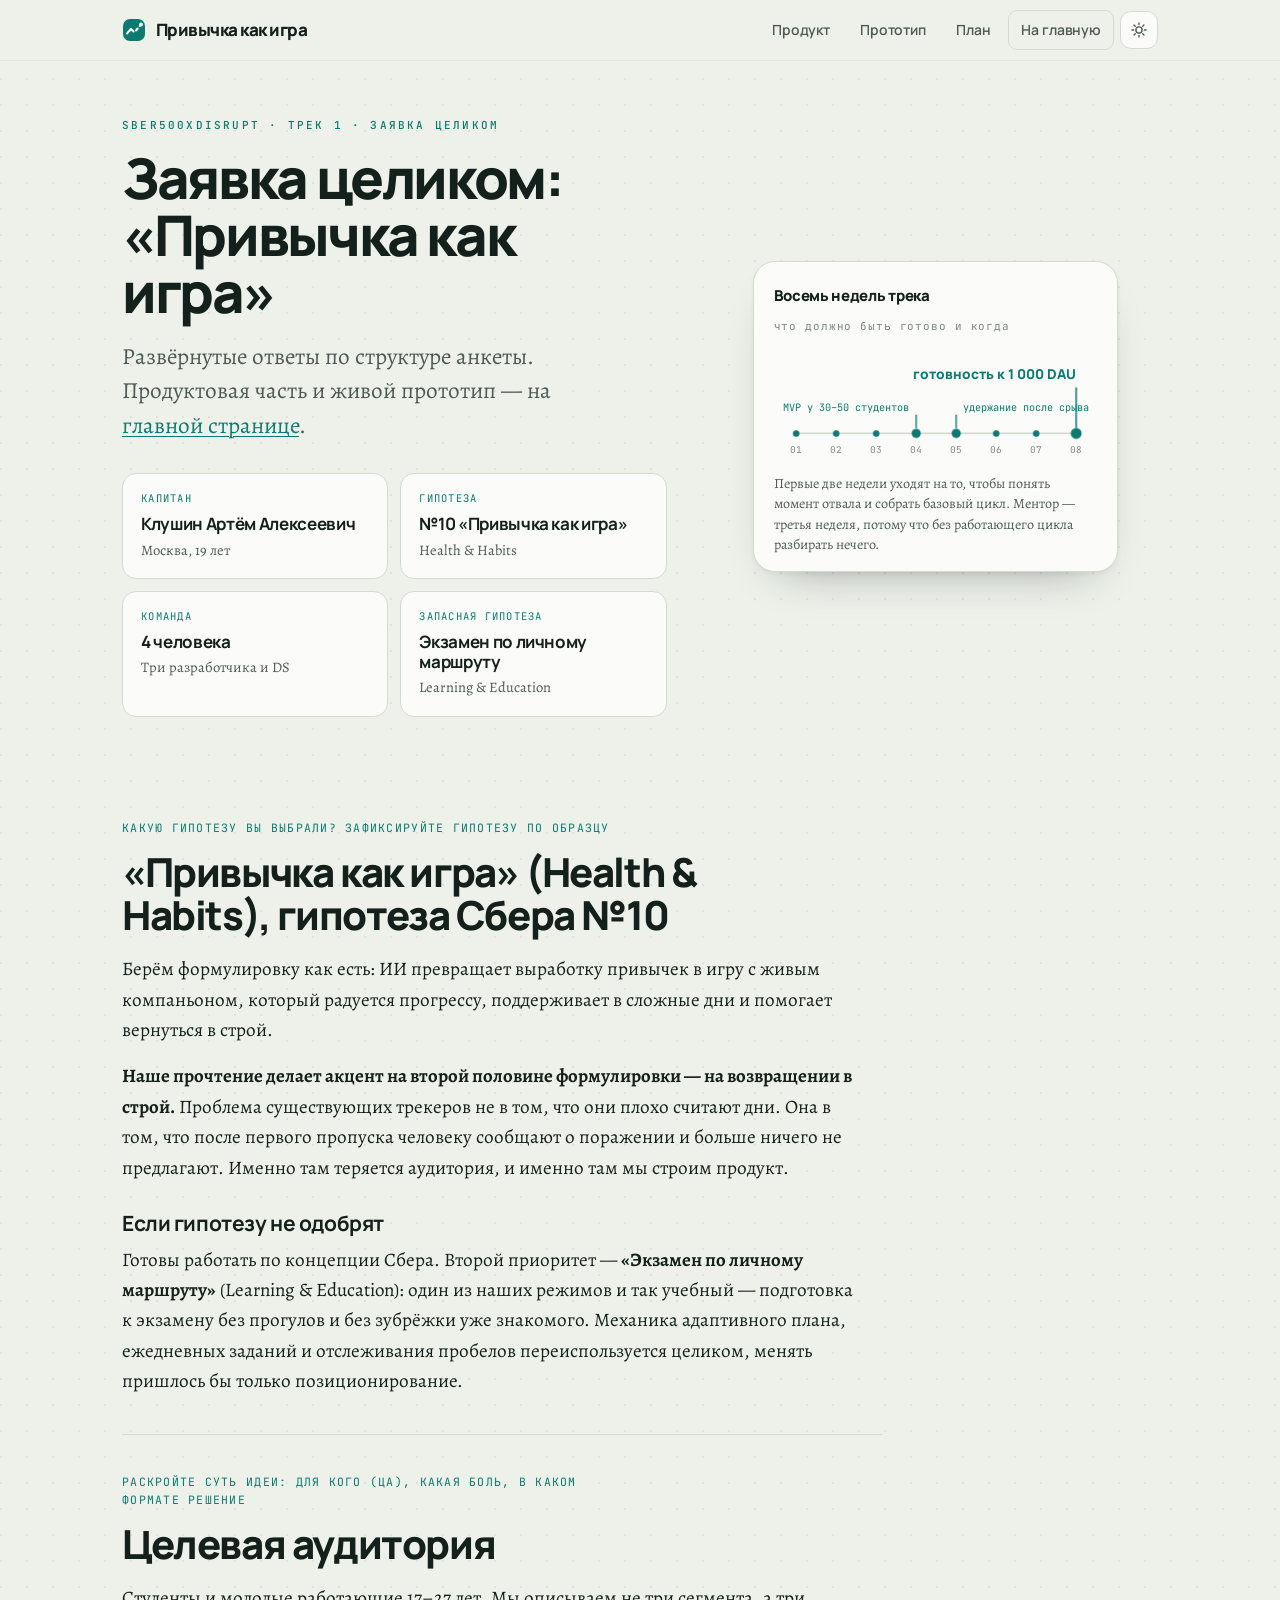
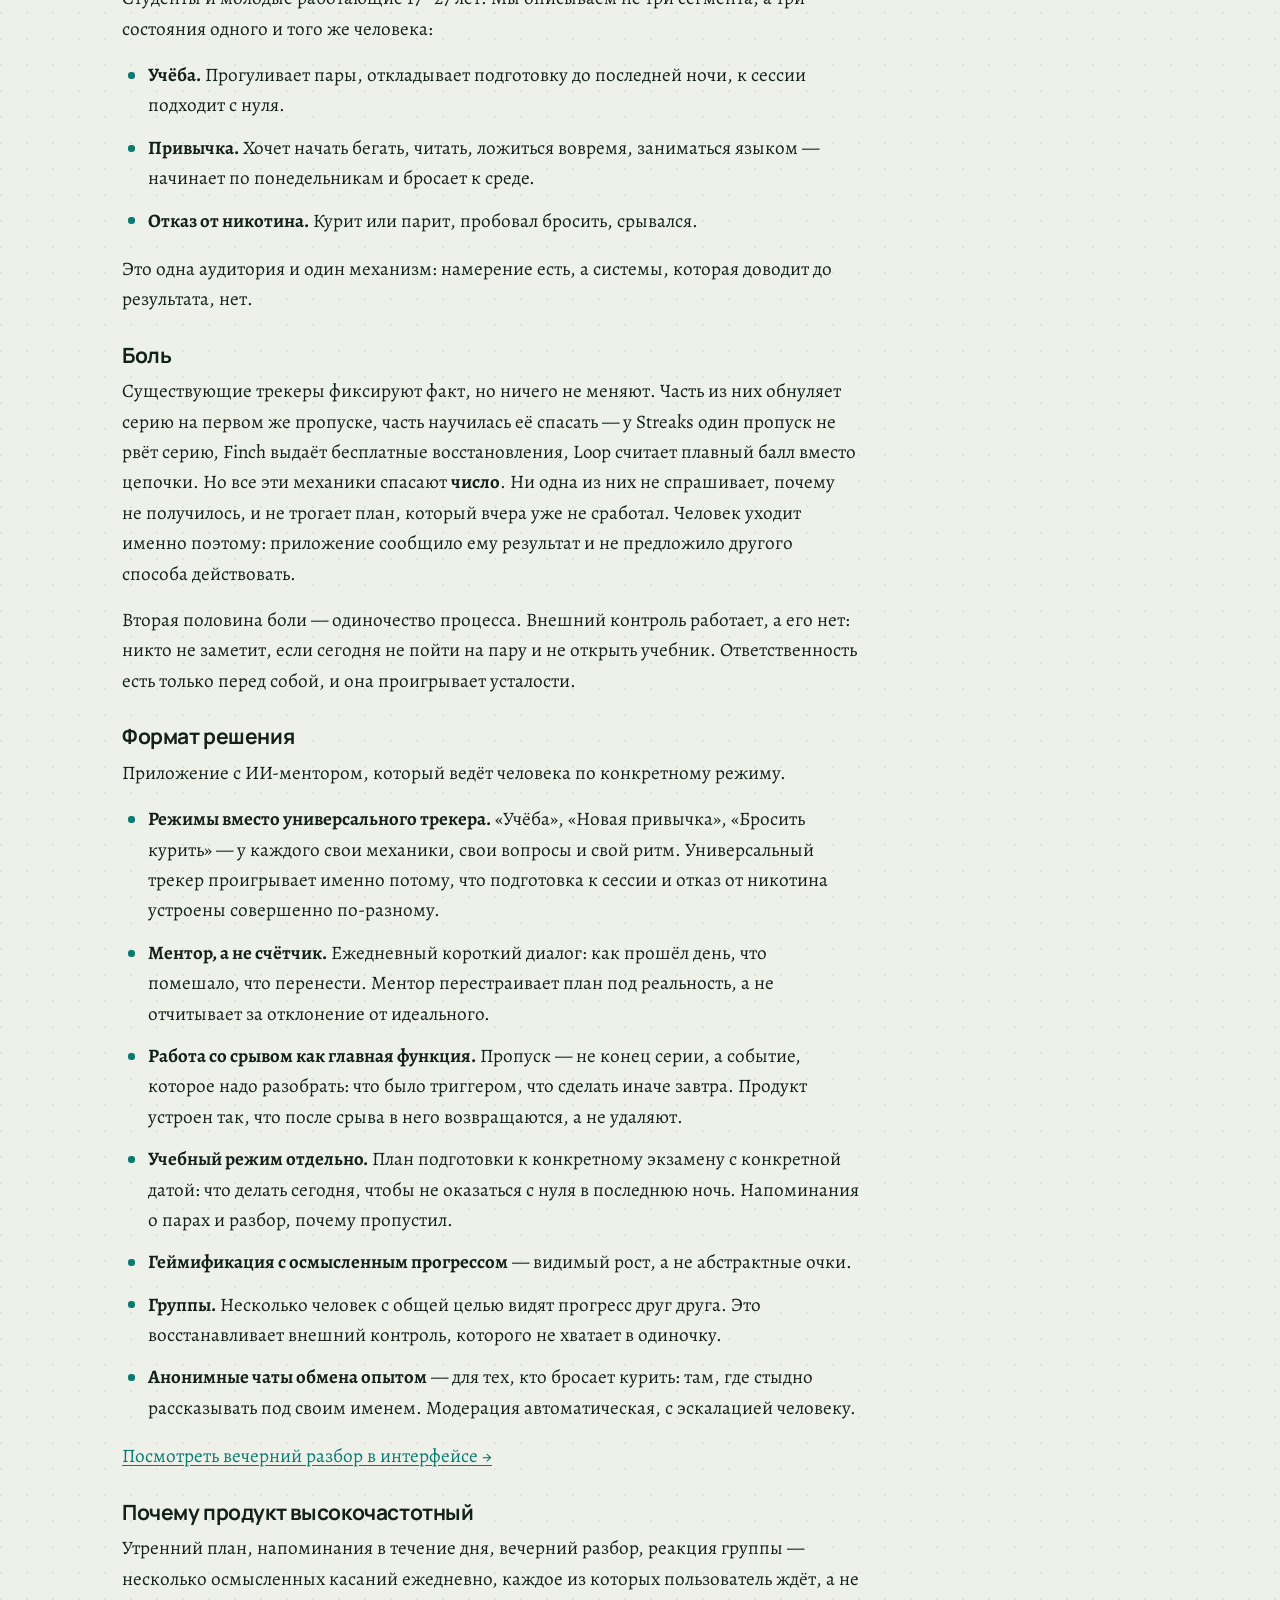
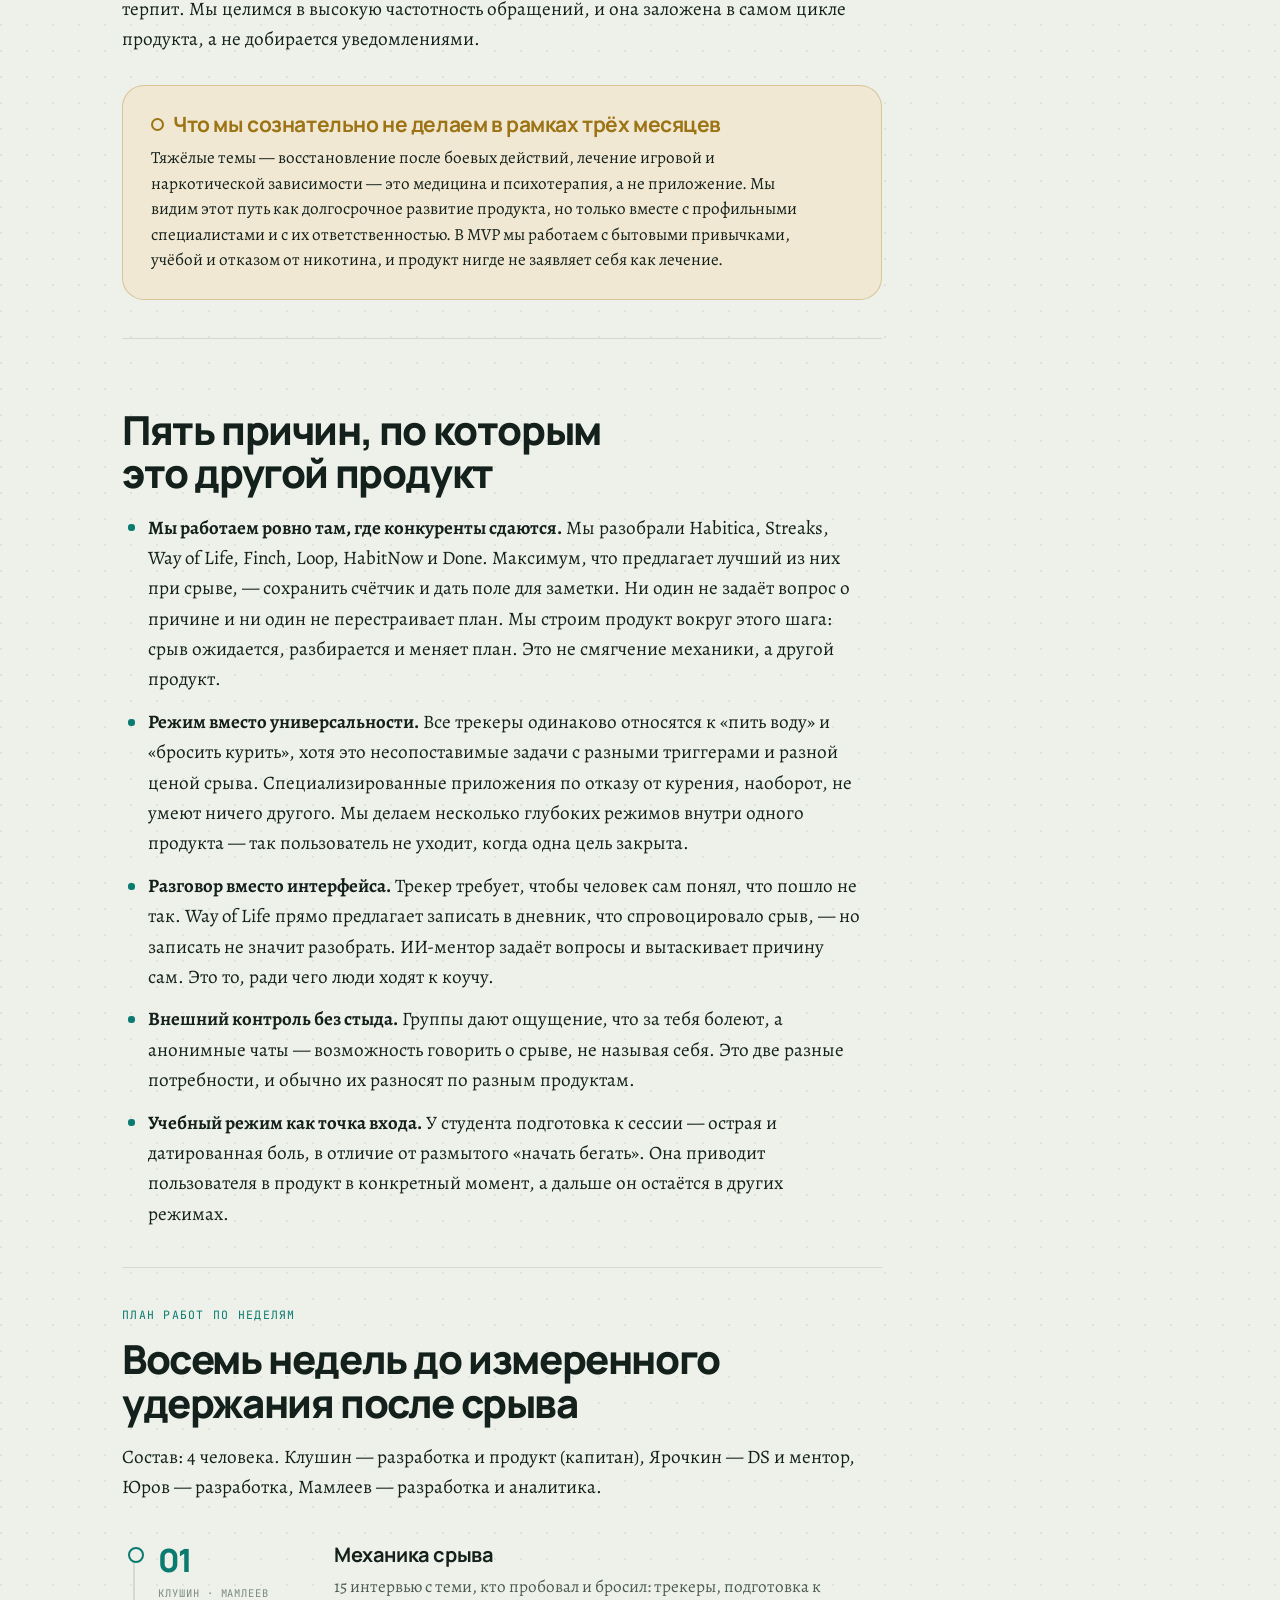
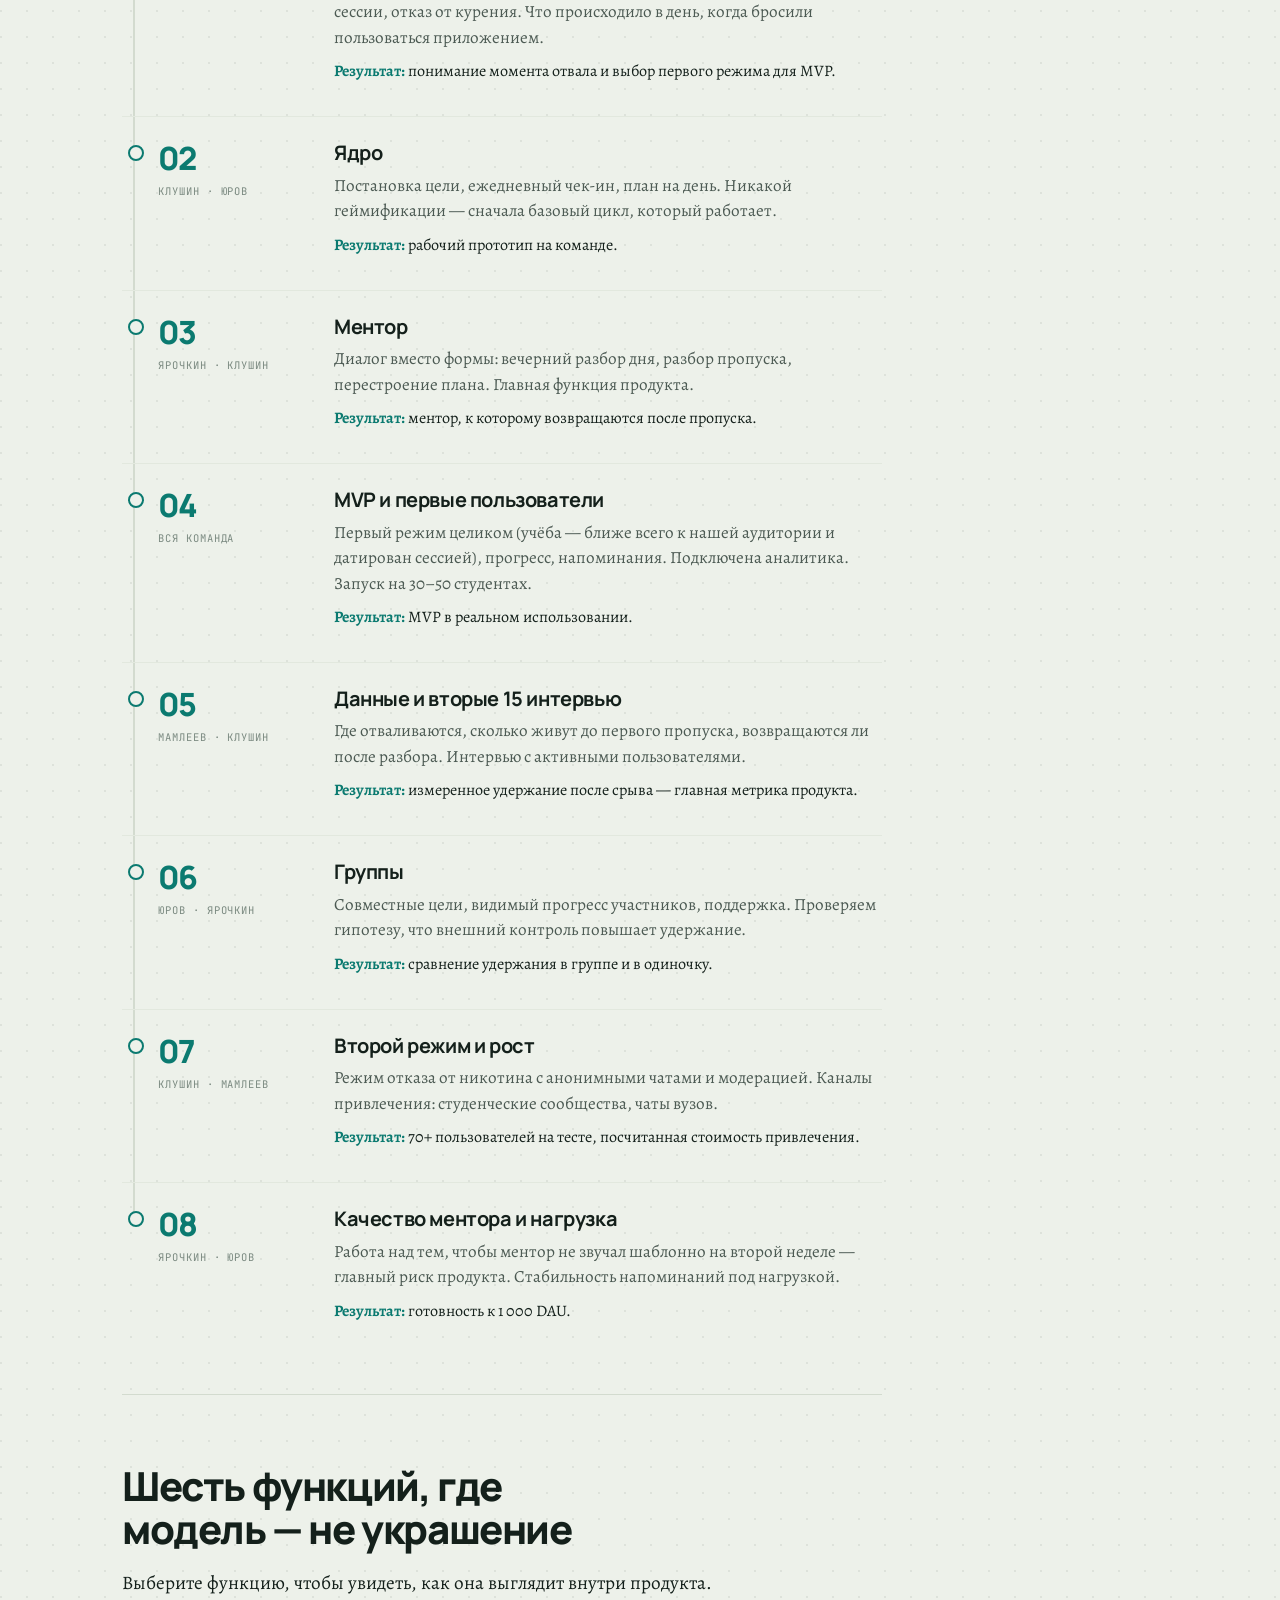
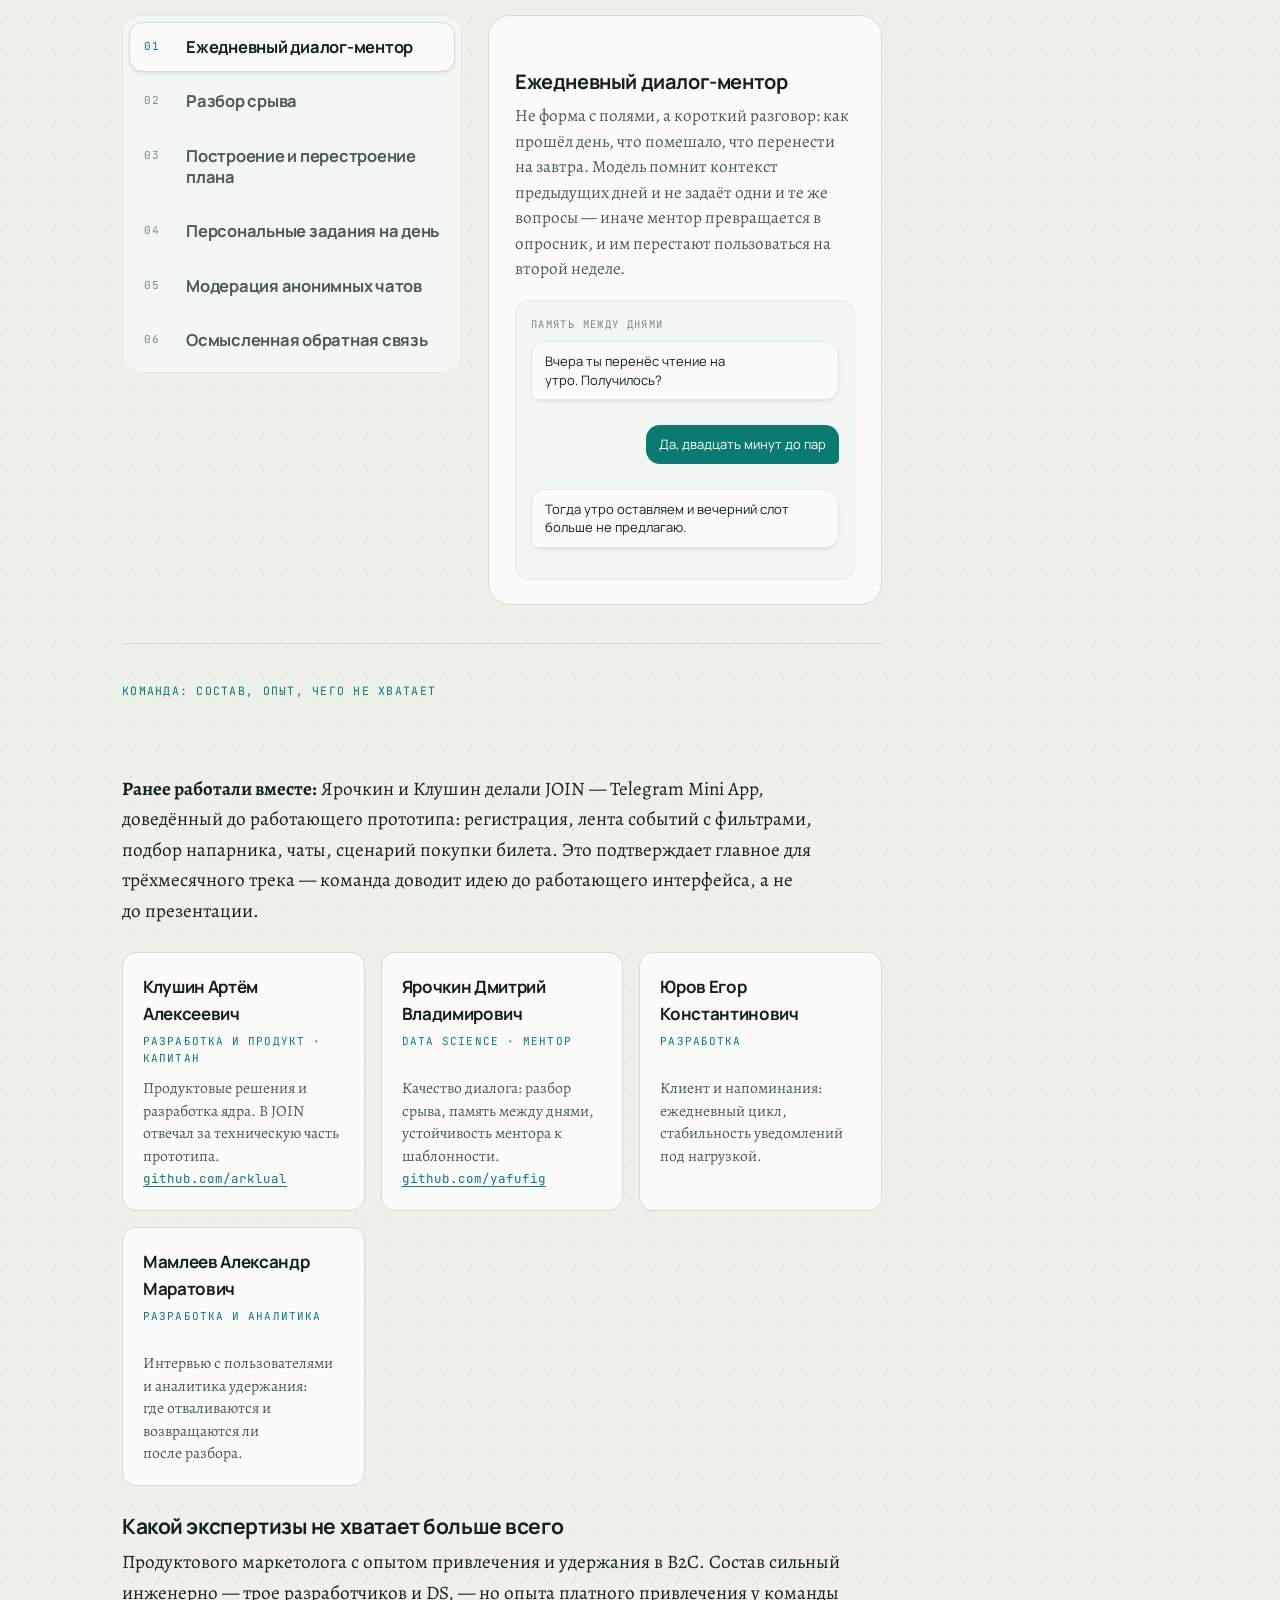
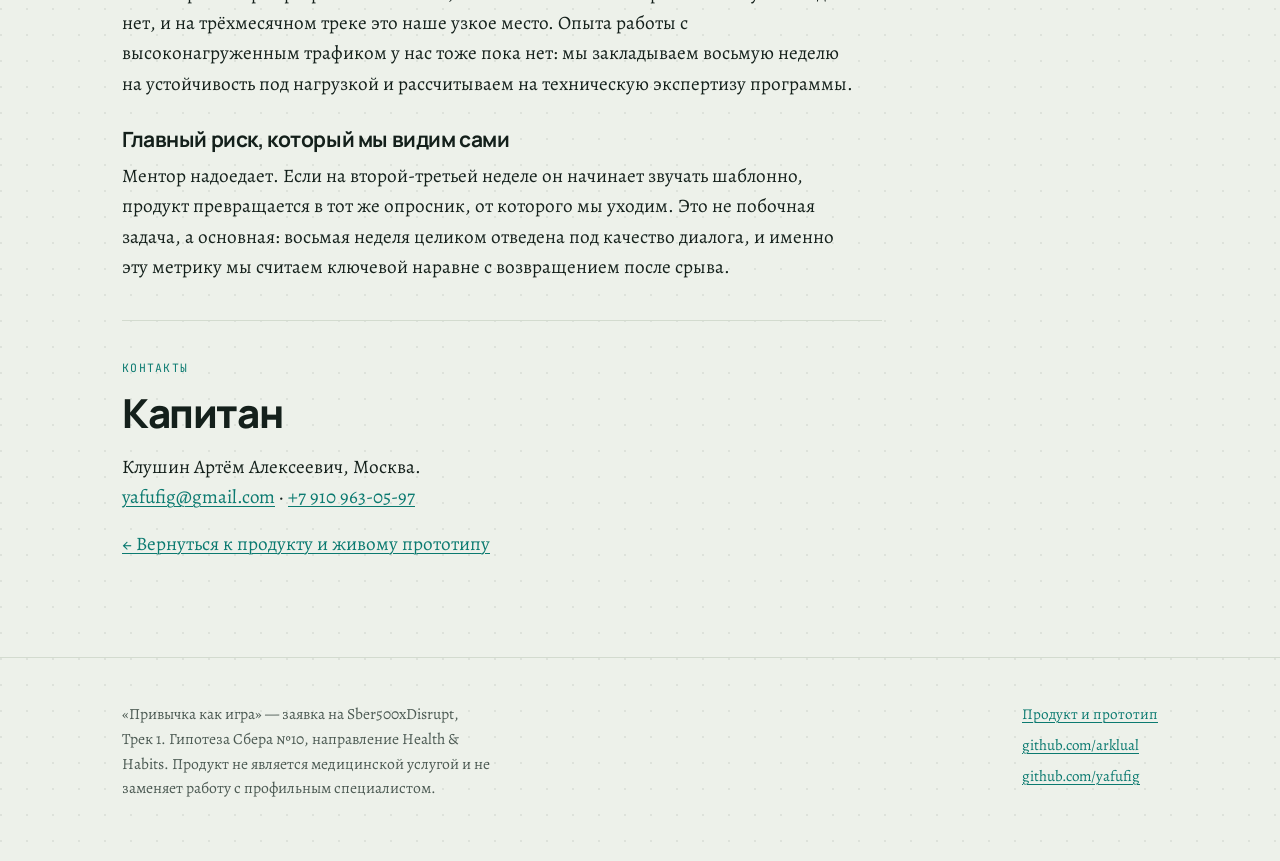
==== commit 14ba842d: "Живая сцена вечернего разбора, анимация обеих страниц, проверяемые факты о трекерах" ====
--- a/application.html
+++ b/application.html
@@ -11,10 +11,14 @@
 <link rel="stylesheet" href="habit.css">
 <script>
   (function(){
+    var d = document.documentElement;
     try{
       var t = localStorage.getItem('hm-theme');
       if(!t) t = matchMedia('(prefers-color-scheme: dark)').matches ? 'dark' : 'light';
-      document.documentElement.setAttribute('data-theme', t);
+      d.setAttribute('data-theme', t);
+    }catch(e){}
+    try{
+      if(!matchMedia('(prefers-reduced-motion: reduce)').matches) d.classList.add('motion');
     }catch(e){}
   })();
 </script>
@@ -33,9 +37,10 @@
       Привычка как игра
     </a>
     <nav class="nav" aria-label="Основная навигация">
-      <a class="key" href="index.html">Продукт</a>
+      <a href="index.html">Продукт</a>
       <a href="index.html#prototype">Прототип</a>
-      <a href="application.html" aria-current="page">Заявка</a>
+      <a href="#weeks">План</a>
+      <a class="key" href="index.html">На главную</a>
       <button class="tbtn" id="theme" type="button" aria-label="Переключить тему">
         <svg class="i-sun" width="18" height="18" viewBox="0 0 24 24" fill="none" stroke="currentColor" stroke-width="1.8" stroke-linecap="round" aria-hidden="true"><circle cx="12" cy="12" r="4.2"/><path d="M12 2.6v2.2M12 19.2v2.2M21.4 12h-2.2M4.8 12H2.6M18.6 5.4l-1.6 1.6M7 17l-1.6 1.6M18.6 18.6 17 17M7 7 5.4 5.4"/></svg>
         <svg class="i-moon" width="18" height="18" viewBox="0 0 24 24" fill="none" stroke="currentColor" stroke-width="1.8" stroke-linecap="round" stroke-linejoin="round" aria-hidden="true"><path d="M20 14.2A8.4 8.4 0 0 1 9.8 4 8.4 8.4 0 1 0 20 14.2Z"/></svg>
@@ -46,54 +51,99 @@
 
 <main>
 
-<div class="hero" style="padding-bottom:0">
-  <div class="wrap">
-    <span class="eyebrow">Sber500xDisrupt · Трек 1 · заявка целиком</span>
-    <h1 style="max-width:16ch">Заявка: «Привычка&nbsp;как&nbsp;игра»</h1>
-    <p class="lede" style="margin-top:20px">Развёрнутые ответы по структуре анкеты. Продуктовая часть — на <a href="index.html">главной странице</a>, там же прототип интерфейса.</p>
-
-    <div class="team" style="margin-top:30px">
-      <div class="person"><span class="role">Капитан</span><b>Клушин Артём Алексеевич</b><p>Москва, 19 лет</p></div>
-      <div class="person"><span class="role">Гипотеза</span><b>№10 «Привычка как игра»</b><p>Направление Health &amp; Habits</p></div>
-      <div class="person"><span class="role">Команда</span><b>4 человека</b><p>Три разработчика и DS</p></div>
-      <div class="person"><span class="role">Запасная гипотеза</span><b>Экзамен по личному маршруту</b><p>Learning &amp; Education</p></div>
-    </div>
+<!-- ================= ГЕРОЙ ЗАЯВКИ ================= -->
+<div class="app-hero">
+  <div class="wrap app-grid">
+    <div>
+      <span class="eyebrow" data-in="soft" data-hero="0">Sber500xDisrupt · Трек 1 · заявка целиком</span>
+      <h1 data-in="head" data-hero="90">Заявка целиком:<br>«Привычка как игра»</h1>
+      <p class="lede" data-in="soft" data-hero="380" style="margin-top:20px">Развёрнутые ответы по структуре анкеты. Продуктовая часть и живой прототип — на <a href="index.html">главной странице</a>.</p>
+      <div class="facts" data-in="soft" data-hero="500">
+        <div class="fact"><span>Капитан</span><b>Клушин Артём Алексеевич</b><em>Москва, 19 лет</em></div>
+        <div class="fact"><span>Гипотеза</span><b>№10 «Привычка как игра»</b><em>Health &amp; Habits</em></div>
+        <div class="fact"><span>Команда</span><b>4 человека</b><em>Три разработчика и DS</em></div>
+        <div class="fact"><span>Запасная гипотеза</span><b>Экзамен по личному маршруту</b><em>Learning &amp; Education</em></div>
+      </div>
+    </div>
+
+    <figure class="plan-fig" data-in="card" data-hero="600">
+      <div class="fig-head">
+        <b>Восемь недель трека</b>
+        <span>что должно быть готово и когда</span>
+      </div>
+      <svg class="hchart" data-autoplay viewBox="0 0 380 134" width="100%" role="img" aria-label="Восемь недель работы: к четвёртой неделе MVP у 30–50 студентов, к пятой измерено удержание после срыва, к восьмой готовность к тысяче DAU.">
+        <path class="draw" style="--d:180ms;--dur:950ms" pathLength="100" d="M26 98 L355 98"
+              fill="none" stroke="var(--line)" stroke-width="2.2" stroke-linecap="round"/>
+
+        <g fill="var(--teal)">
+          <circle class="pop" style="--d:300ms" cx="26"  cy="98" r="3.8"/>
+          <circle class="pop" style="--d:390ms" cx="73"  cy="98" r="3.8"/>
+          <circle class="pop" style="--d:480ms" cx="120" cy="98" r="3.8"/>
+          <circle class="pop" style="--d:570ms" cx="167" cy="98" r="5.4"/>
+          <circle class="pop" style="--d:660ms" cx="214" cy="98" r="5.4"/>
+          <circle class="pop" style="--d:750ms" cx="261" cy="98" r="3.8"/>
+          <circle class="pop" style="--d:840ms" cx="308" cy="98" r="3.8"/>
+          <circle class="pop" style="--d:930ms" cx="355" cy="98" r="6.4"/>
+        </g>
+
+        <g font-family="JetBrains Mono, monospace" font-size="11" fill="var(--ink-faint)" text-anchor="middle" letter-spacing=".06em">
+          <text class="an" style="--d:400ms" x="26"  y="121">01</text>
+          <text class="an" style="--d:470ms" x="73"  y="121">02</text>
+          <text class="an" style="--d:540ms" x="120" y="121">03</text>
+          <text class="an" style="--d:610ms" x="167" y="121">04</text>
+          <text class="an" style="--d:680ms" x="214" y="121">05</text>
+          <text class="an" style="--d:750ms" x="261" y="121">06</text>
+          <text class="an" style="--d:820ms" x="308" y="121">07</text>
+          <text class="an" style="--d:890ms" x="355" y="121">08</text>
+        </g>
+
+        <line class="draw" style="--d:1080ms;--dur:340ms" pathLength="100" x1="167" y1="92" x2="167" y2="76" stroke="var(--teal)" stroke-width="1.6"/>
+        <text class="an" style="--d:1280ms" x="159" y="72" text-anchor="end" font-family="JetBrains Mono, monospace" font-size="12" fill="var(--teal)">MVP у 30–50 студентов</text>
+
+        <line class="draw" style="--d:1200ms;--dur:340ms" pathLength="100" x1="214" y1="92" x2="214" y2="76" stroke="var(--teal)" stroke-width="1.6"/>
+        <text class="an" style="--d:1400ms" x="222" y="72" font-family="JetBrains Mono, monospace" font-size="12" fill="var(--teal)">удержание после срыва</text>
+
+        <line class="draw" style="--d:1440ms;--dur:440ms" pathLength="100" x1="355" y1="92" x2="355" y2="44" stroke="var(--teal)" stroke-width="1.8"/>
+        <text class="an lbl" style="--d:1720ms" x="355" y="34" text-anchor="end" font-size="16" fill="var(--teal)">готовность к 1 000 DAU</text>
+      </svg>
+      <figcaption>Первые две недели уходят на то, чтобы понять момент отвала и собрать базовый цикл. Ментор — третья неделя, потому что без работающего цикла разбирать нечего.</figcaption>
+    </figure>
   </div>
 </div>
 
-<section style="padding-top:52px">
+<section style="padding-top:56px">
   <div class="wrap narrow">
 
     <!-- 1 -->
     <div class="qa">
-      <p class="q-label">Какую гипотезу вы выбрали? Зафиксируйте гипотезу по образцу</p>
-      <h2>«Привычка как игра» (Health &amp; Habits), гипотеза Сбера №10</h2>
-      <p>Берём формулировку как есть: ИИ превращает выработку привычек в игру с живым компаньоном, который радуется прогрессу, поддерживает в сложные дни и помогает вернуться в строй.</p>
-      <p><b>Наше прочтение делает акцент на второй половине формулировки — на возвращении в строй.</b> Проблема существующих трекеров не в том, что они плохо считают дни. Она в том, что после первого пропуска человеку сообщают о поражении и больше ничего не предлагают. Именно там теряется аудитория, и именно там мы строим продукт.</p>
-
-      <h3>Если гипотезу не одобрят</h3>
-      <p>Готовы работать по концепции Сбера. Второй приоритет — <b>«Экзамен по личному маршруту»</b> (Learning &amp; Education): один из наших режимов и так учебный — подготовка к экзамену без прогулов и без зубрёжки уже знакомого. Механика адаптивного плана, ежедневных заданий и отслеживания пробелов переиспользуется целиком, менять пришлось бы только позиционирование.</p>
+      <p class="q-label" data-in="soft">Какую гипотезу вы выбрали? Зафиксируйте гипотезу по образцу</p>
+      <h2 data-in>«Привычка как игра» (Health &amp; Habits), гипотеза Сбера №10</h2>
+      <p data-in="soft">Берём формулировку как есть: ИИ превращает выработку привычек в игру с живым компаньоном, который радуется прогрессу, поддерживает в сложные дни и помогает вернуться в строй.</p>
+      <p data-in="soft"><b>Наше прочтение делает акцент на второй половине формулировки — на возвращении в строй.</b> Проблема существующих трекеров не в том, что они плохо считают дни. Она в том, что после первого пропуска человеку сообщают о поражении и больше ничего не предлагают. Именно там теряется аудитория, и именно там мы строим продукт.</p>
+
+      <h3 data-in="soft">Если гипотезу не одобрят</h3>
+      <p data-in="soft">Готовы работать по концепции Сбера. Второй приоритет — <b>«Экзамен по личному маршруту»</b> (Learning &amp; Education): один из наших режимов и так учебный — подготовка к экзамену без прогулов и без зубрёжки уже знакомого. Механика адаптивного плана, ежедневных заданий и отслеживания пробелов переиспользуется целиком, менять пришлось бы только позиционирование.</p>
     </div>
 
     <!-- 2 -->
     <div class="qa">
-      <p class="q-label">Раскройте суть идеи: для кого (ЦА), какая боль, в каком формате решение</p>
-      <h2>Целевая аудитория</h2>
-      <p>Студенты и молодые работающие 17–27 лет. Мы описываем не три сегмента, а три состояния одного и того же человека:</p>
-      <ul>
+      <p class="q-label" data-in="soft">Раскройте суть идеи: для кого (ЦА), какая боль, в каком формате решение</p>
+      <h2 data-in>Целевая аудитория</h2>
+      <p data-in="soft">Студенты и молодые работающие 17–27 лет. Мы описываем не три сегмента, а три состояния одного и того же человека:</p>
+      <ul data-in="soft">
         <li><b>Учёба.</b> Прогуливает пары, откладывает подготовку до последней ночи, к сессии подходит с нуля.</li>
         <li><b>Привычка.</b> Хочет начать бегать, читать, ложиться вовремя, заниматься языком — начинает по понедельникам и бросает к среде.</li>
         <li><b>Отказ от никотина.</b> Курит или парит, пробовал бросить, срывался.</li>
       </ul>
-      <p>Это одна аудитория и один механизм: намерение есть, а системы, которая доводит до результата, нет.</p>
-
-      <h3>Боль</h3>
-      <p>Существующие трекеры фиксируют факт, но ничего не меняют. Они умеют отметить галочку и показать, что серия прервалась. Ровно в этот момент — на первом пропуске — человек и уходит: приложение сообщает ему, что он проиграл, и больше ничего не предлагает. Никто не спрашивает, почему сорвался, никто не помогает вернуться, никто не перестраивает план под то, что реально произошло.</p>
-      <p>Вторая половина боли — одиночество процесса. Внешний контроль работает, а его нет: никто не заметит, если сегодня не пойти на пару и не открыть учебник. Ответственность есть только перед собой, и она проигрывает усталости.</p>
-
-      <h3>Формат решения</h3>
-      <p>Приложение с ИИ-ментором, который ведёт человека по конкретному режиму.</p>
-      <ul>
+      <p data-in="soft">Это одна аудитория и один механизм: намерение есть, а системы, которая доводит до результата, нет.</p>
+
+      <h3 data-in="soft">Боль</h3>
+      <p data-in="soft">Существующие трекеры фиксируют факт, но ничего не меняют. Часть из них обнуляет серию на первом же пропуске, часть научилась её спасать — у Streaks один пропуск не рвёт серию, Finch выдаёт бесплатные восстановления, Loop считает плавный балл вместо цепочки. Но все эти механики спасают <b>число</b>. Ни одна из них не спрашивает, почему не получилось, и не трогает план, который вчера уже не сработал. Человек уходит именно поэтому: приложение сообщило ему результат и не предложило другого способа действовать.</p>
+      <p data-in="soft">Вторая половина боли — одиночество процесса. Внешний контроль работает, а его нет: никто не заметит, если сегодня не пойти на пару и не открыть учебник. Ответственность есть только перед собой, и она проигрывает усталости.</p>
+
+      <h3 data-in="soft">Формат решения</h3>
+      <p data-in="soft">Приложение с ИИ-ментором, который ведёт человека по конкретному режиму.</p>
+      <ul data-in="soft">
         <li><b>Режимы вместо универсального трекера.</b> «Учёба», «Новая привычка», «Бросить курить» — у каждого свои механики, свои вопросы и свой ритм. Универсальный трекер проигрывает именно потому, что подготовка к сессии и отказ от никотина устроены совершенно по-разному.</li>
         <li><b>Ментор, а не счётчик.</b> Ежедневный короткий диалог: как прошёл день, что помешало, что перенести. Ментор перестраивает план под реальность, а не отчитывает за отклонение от идеального.</li>
         <li><b>Работа со срывом как главная функция.</b> Пропуск — не конец серии, а событие, которое надо разобрать: что было триггером, что сделать иначе завтра. Продукт устроен так, что после срыва в него возвращаются, а не удаляют.</li>
@@ -102,12 +152,12 @@
         <li><b>Группы.</b> Несколько человек с общей целью видят прогресс друг друга. Это восстанавливает внешний контроль, которого не хватает в одиночку.</li>
         <li><b>Анонимные чаты обмена опытом</b> — для тех, кто бросает курить: там, где стыдно рассказывать под своим именем. Модерация автоматическая, с эскалацией человеку.</li>
       </ul>
-      <p><a href="index.html#prototype">Как это выглядит в интерфейсе →</a></p>
-
-      <h3>Почему продукт высокочастотный</h3>
-      <p>Утренний план, напоминания в течение дня, вечерний разбор, реакция группы — несколько осмысленных касаний ежедневно, каждое из которых пользователь ждёт, а не терпит. Мы целимся в высокую частотность обращений, и она заложена в самом цикле продукта, а не добирается уведомлениями.</p>
-
-      <div class="frame-note" style="margin-top:30px">
+      <p data-in="soft"><a href="index.html#prototype">Посмотреть вечерний разбор в интерфейсе →</a></p>
+
+      <h3 data-in="soft">Почему продукт высокочастотный</h3>
+      <p data-in="soft">Утренний план, напоминания в течение дня, вечерний разбор, реакция группы — несколько осмысленных касаний ежедневно, каждое из которых пользователь ждёт, а не терпит. Мы целимся в высокую частотность обращений, и она заложена в самом цикле продукта, а не добирается уведомлениями.</p>
+
+      <div class="frame-note" data-in="card" style="margin-top:30px">
         <h3 style="margin-top:0">Что мы сознательно не делаем в рамках трёх месяцев</h3>
         <p>Тяжёлые темы — восстановление после боевых действий, лечение игровой и наркотической зависимости — это медицина и психотерапия, а не приложение. Мы видим этот путь как долгосрочное развитие продукта, но только вместе с профильными специалистами и с их ответственностью. В MVP мы работаем с бытовыми привычками, учёбой и отказом от никотина, и продукт нигде не заявляет себя как лечение.</p>
       </div>
@@ -115,82 +165,82 @@
 
     <!-- 3 -->
     <div class="qa">
-      <p class="q-label">В чём ваше конкурентное преимущество</p>
-      <h2>Пять причин, по которым это другой продукт</h2>
-      <ul>
-        <li><b>Мы работаем ровно там, где конкуренты сдаются.</b> Habitica, Streaks, Way of Life и все остальные трекеры устроены вокруг непрерывной серии. Серия — отличная механика ровно до первого пропуска, после которого она превращается в напоминание о поражении. По этой причине трекеры теряют большинство пользователей на второй-третьей неделе. Мы строим продукт вокруг срыва: он ожидается, разбирается и не обнуляет прогресс. Это не смягчение механики, а другой продукт.</li>
+      <p class="q-label" data-in="soft">В чём ваше конкурентное преимущество</p>
+      <h2 data-in>Пять причин, по которым это другой продукт</h2>
+      <ul data-in="soft">
+        <li><b>Мы работаем ровно там, где конкуренты сдаются.</b> Мы разобрали Habitica, Streaks, Way of Life, Finch, Loop, HabitNow и Done. Максимум, что предлагает лучший из них при срыве, — сохранить счётчик и дать поле для заметки. Ни один не задаёт вопрос о причине и ни один не перестраивает план. Мы строим продукт вокруг этого шага: срыв ожидается, разбирается и меняет план. Это не смягчение механики, а другой продукт.</li>
         <li><b>Режим вместо универсальности.</b> Все трекеры одинаково относятся к «пить воду» и «бросить курить», хотя это несопоставимые задачи с разными триггерами и разной ценой срыва. Специализированные приложения по отказу от курения, наоборот, не умеют ничего другого. Мы делаем несколько глубоких режимов внутри одного продукта — так пользователь не уходит, когда одна цель закрыта.</li>
-        <li><b>Разговор вместо интерфейса.</b> Трекер требует, чтобы человек сам понял, что пошло не так. ИИ-ментор задаёт вопросы и вытаскивает причину — это то, ради чего люди ходят к коучу, и то, чего в приложениях за деньги пользователя сегодня нет.</li>
+        <li><b>Разговор вместо интерфейса.</b> Трекер требует, чтобы человек сам понял, что пошло не так. Way of Life прямо предлагает записать в дневник, что спровоцировало срыв, — но записать не значит разобрать. ИИ-ментор задаёт вопросы и вытаскивает причину сам. Это то, ради чего люди ходят к коучу.</li>
         <li><b>Внешний контроль без стыда.</b> Группы дают ощущение, что за тебя болеют, а анонимные чаты — возможность говорить о срыве, не называя себя. Это две разные потребности, и обычно их разносят по разным продуктам.</li>
         <li><b>Учебный режим как точка входа.</b> У студента подготовка к сессии — острая и датированная боль, в отличие от размытого «начать бегать». Она приводит пользователя в продукт в конкретный момент, а дальше он остаётся в других режимах.</li>
       </ul>
     </div>
 
     <!-- 4 -->
-    <div class="qa">
-      <p class="q-label">План работ по неделям</p>
-      <h2>Восемь недель до измеренного удержания после срыва</h2>
-      <p>Состав: 4 человека. Клушин — разработка и продукт (капитан), Ярочкин — DS и ментор, Юров — разработка, Мамлеев — разработка и аналитика.</p>
-
-      <div class="weeks">
-        <div class="week">
-          <div class="wn"><b>01</b>Клушин · Мамлеев</div>
+    <div class="qa" id="weeks">
+      <p class="q-label" data-in="soft">План работ по неделям</p>
+      <h2 data-in>Восемь недель до измеренного удержания после срыва</h2>
+      <p data-in="soft">Состав: 4 человека. Клушин — разработка и продукт (капитан), Ярочкин — DS и ментор, Юров — разработка, Мамлеев — разработка и аналитика.</p>
+
+      <div class="weeks" data-stagger="90">
+        <div class="week" data-in="soft">
+          <div class="wn"><b>01</b><span class="who">Клушин · Мамлеев</span></div>
           <div>
             <h3>Механика срыва</h3>
             <p>15 интервью с теми, кто пробовал и бросил: трекеры, подготовка к сессии, отказ от курения. Что происходило в день, когда бросили пользоваться приложением.</p>
             <p class="res"><b>Результат:</b> понимание момента отвала и выбор первого режима для MVP.</p>
           </div>
         </div>
-        <div class="week">
-          <div class="wn"><b>02</b>Клушин · Юров</div>
+        <div class="week" data-in="soft">
+          <div class="wn"><b>02</b><span class="who">Клушин · Юров</span></div>
           <div>
             <h3>Ядро</h3>
             <p>Постановка цели, ежедневный чек-ин, план на день. Никакой геймификации — сначала базовый цикл, который работает.</p>
             <p class="res"><b>Результат:</b> рабочий прототип на команде.</p>
           </div>
         </div>
-        <div class="week">
-          <div class="wn"><b>03</b>Ярочкин · Клушин</div>
+        <div class="week" data-in="soft">
+          <div class="wn"><b>03</b><span class="who">Ярочкин · Клушин</span></div>
           <div>
             <h3>Ментор</h3>
             <p>Диалог вместо формы: вечерний разбор дня, разбор пропуска, перестроение плана. Главная функция продукта.</p>
             <p class="res"><b>Результат:</b> ментор, к которому возвращаются после пропуска.</p>
           </div>
         </div>
-        <div class="week">
-          <div class="wn"><b>04</b>Вся команда</div>
+        <div class="week" data-in="soft">
+          <div class="wn"><b>04</b><span class="who">Вся команда</span></div>
           <div>
             <h3>MVP и первые пользователи</h3>
             <p>Первый режим целиком (учёба — ближе всего к нашей аудитории и датирован сессией), прогресс, напоминания. Подключена аналитика. Запуск на 30–50 студентах.</p>
             <p class="res"><b>Результат:</b> MVP в реальном использовании.</p>
           </div>
         </div>
-        <div class="week">
-          <div class="wn"><b>05</b>Мамлеев · Клушин</div>
+        <div class="week" data-in="soft">
+          <div class="wn"><b>05</b><span class="who">Мамлеев · Клушин</span></div>
           <div>
             <h3>Данные и вторые 15 интервью</h3>
             <p>Где отваливаются, сколько живут до первого пропуска, возвращаются ли после разбора. Интервью с активными пользователями.</p>
             <p class="res"><b>Результат:</b> измеренное удержание после срыва — главная метрика продукта.</p>
           </div>
         </div>
-        <div class="week">
-          <div class="wn"><b>06</b>Юров · Ярочкин</div>
+        <div class="week" data-in="soft">
+          <div class="wn"><b>06</b><span class="who">Юров · Ярочкин</span></div>
           <div>
             <h3>Группы</h3>
             <p>Совместные цели, видимый прогресс участников, поддержка. Проверяем гипотезу, что внешний контроль повышает удержание.</p>
             <p class="res"><b>Результат:</b> сравнение удержания в группе и в одиночку.</p>
           </div>
         </div>
-        <div class="week">
-          <div class="wn"><b>07</b>Клушин · Мамлеев</div>
+        <div class="week" data-in="soft">
+          <div class="wn"><b>07</b><span class="who">Клушин · Мамлеев</span></div>
           <div>
             <h3>Второй режим и рост</h3>
             <p>Режим отказа от никотина с анонимными чатами и модерацией. Каналы привлечения: студенческие сообщества, чаты вузов.</p>
             <p class="res"><b>Результат:</b> 70+ пользователей на тесте, посчитанная стоимость привлечения.</p>
           </div>
         </div>
-        <div class="week">
-          <div class="wn"><b>08</b>Ярочкин · Юров</div>
+        <div class="week" data-in="soft">
+          <div class="wn"><b>08</b><span class="who">Ярочкин · Юров</span></div>
           <div>
             <h3>Качество ментора и нагрузка</h3>
             <p>Работа над тем, чтобы ментор не звучал шаблонно на второй неделе — главный риск продукта. Стабильность напоминаний под нагрузкой.</p>
@@ -201,69 +251,121 @@
     </div>
 
     <!-- 5 -->
-    <div class="qa">
-      <p class="q-label">Какие функции продукта планируете осуществлять с помощью LLM</p>
-      <h2>Шесть функций, где модель — не украшение</h2>
-      <div class="llm">
-        <div>
-          <span class="num">01</span>
-          <h3>Ежедневный диалог-ментор</h3>
-          <p>Не форма с полями, а короткий разговор: как прошёл день, что помешало, что перенести на завтра. Модель помнит контекст предыдущих дней и не задаёт одни и те же вопросы — иначе ментор превращается в опросник, и им перестают пользоваться на второй неделе.</p>
-        </div>
-        <div>
-          <span class="num">02</span>
-          <h3>Разбор срыва</h3>
-          <p>Главная функция. Модель вытаскивает причину пропуска — усталость, конкретная ситуация, нереалистичный план — и предлагает изменить план, а не повторить его. Это то, что человек не делает сам, и то, чего нет ни в одном трекере.</p>
-        </div>
-        <div>
-          <span class="num">03</span>
-          <h3>Построение и перестроение плана</h3>
-          <p>Генерация плана подготовки к конкретному экзамену к конкретной дате с учётом того, сколько дней уже потеряно и сколько времени реально есть. План пересобирается при каждом отклонении.</p>
-        </div>
-        <div>
-          <span class="num">04</span>
-          <h3>Персональные задания на день</h3>
-          <p>Под цель, доступное время и текущее состояние, а не одинаковый список для всех.</p>
-        </div>
-        <div>
-          <span class="num">05</span>
-          <h3>Модерация анонимных чатов</h3>
-          <p>Отслеживание агрессии, вредных советов и признаков состояния, требующего человека, а не приложения: в таких случаях диалог эскалируется модератору, а пользователю показывается контакт профильной помощи. Для чатов о срывах это обязательное условие, а не дополнительная функция.</p>
-        </div>
-        <div>
-          <span class="num">06</span>
-          <h3>Осмысленная обратная связь на прогресс</h3>
-          <p>Не «серия 7 дней», а формулировка того, что реально изменилось за неделю, на языке пользователя.</p>
+    <div class="qa" id="llm">
+      <p class="q-label" data-in="soft">Какие функции продукта планируете осуществлять с помощью LLM</p>
+      <h2 data-in>Шесть функций, где модель — не украшение</h2>
+      <p data-in="soft">Выберите функцию, чтобы увидеть, как она выглядит внутри продукта.</p>
+
+      <div class="llm-x" data-in="soft">
+        <div class="llm-list" role="tablist" aria-label="Функции на LLM">
+          <button class="llm-t" type="button" role="tab" id="lt1" aria-controls="lp1"><i>01</i><span>Ежедневный диалог-ментор</span></button>
+          <button class="llm-t" type="button" role="tab" id="lt2" aria-controls="lp2"><i>02</i><span>Разбор срыва</span></button>
+          <button class="llm-t" type="button" role="tab" id="lt3" aria-controls="lp3"><i>03</i><span>Построение и перестроение плана</span></button>
+          <button class="llm-t" type="button" role="tab" id="lt4" aria-controls="lp4"><i>04</i><span>Персональные задания на день</span></button>
+          <button class="llm-t" type="button" role="tab" id="lt5" aria-controls="lp5"><i>05</i><span>Модерация анонимных чатов</span></button>
+          <button class="llm-t" type="button" role="tab" id="lt6" aria-controls="lp6"><i>06</i><span>Осмысленная обратная связь</span></button>
+        </div>
+
+        <div class="llm-pane">
+          <div class="llm-p" id="lp1" role="tabpanel" aria-labelledby="lt1">
+            <h3>Ежедневный диалог-ментор</h3>
+            <p>Не форма с полями, а короткий разговор: как прошёл день, что помешало, что перенести на завтра. Модель помнит контекст предыдущих дней и не задаёт одни и те же вопросы — иначе ментор превращается в опросник, и им перестают пользоваться на второй неделе.</p>
+            <div class="llm-demo">
+              <p class="cap">Память между днями</p>
+              <p class="bub m">Вчера ты перенёс чтение на утро. Получилось?</p>
+              <p class="bub u">Да, двадцать минут до пар</p>
+              <p class="bub m">Тогда утро оставляем и вечерний слот больше не предлагаю.</p>
+            </div>
+          </div>
+
+          <div class="llm-p" id="lp2" role="tabpanel" aria-labelledby="lt2" hidden>
+            <h3>Разбор срыва</h3>
+            <p>Главная функция. Модель вытаскивает причину пропуска — усталость, конкретная ситуация, нереалистичный план — и предлагает изменить план, а не повторить его. Это то, что человек не делает сам, и то, чего нет ни в одном трекере.</p>
+            <div class="llm-demo">
+              <p class="bub m">Что помешало сильнее всего?</p>
+              <div class="chips">
+                <span class="chip">Не было времени</span>
+                <span class="chip on">Устал после учёбы</span>
+                <span class="chip">Не хотелось</span>
+              </div>
+              <p class="cap">Вывод модели</p>
+              <p class="bub m">Значит, дело не в дисциплине, а в слоте: три раза подряд задача попадала на конец длинного дня.</p>
+            </div>
+          </div>
+
+          <div class="llm-p" id="lp3" role="tabpanel" aria-labelledby="lt3" hidden>
+            <h3>Построение и перестроение плана</h3>
+            <p>Генерация плана подготовки к конкретному экзамену к конкретной дате с учётом того, сколько дней уже потеряно и сколько времени реально есть. План пересобирается при каждом отклонении.</p>
+            <div class="llm-demo">
+              <p class="cap">Было</p>
+              <div class="prow p-old"><span class="mk" aria-hidden="true"></span><span class="txt">Пробежка 5 км</span><span class="tm">Пн 21:00</span></div>
+              <p class="cap">Стало</p>
+              <div class="prow new"><span class="mk" aria-hidden="true"></span><span>Пробежка 3 км</span><span class="tm">Вт 08:00</span></div>
+              <div class="prow new"><span class="mk" aria-hidden="true"></span><span>Пробежка 3 км</span><span class="tm">Чт 08:00</span></div>
+            </div>
+          </div>
+
+          <div class="llm-p" id="lp4" role="tabpanel" aria-labelledby="lt4" hidden>
+            <h3>Персональные задания на день</h3>
+            <p>Под цель, доступное время и текущее состояние, а не одинаковый список для всех. Если сегодня свободно тридцать минут вместо часа, план на день пересобирается под тридцать, а не переносится целиком на завтра.</p>
+            <div class="llm-demo">
+              <p class="cap">Сегодня · 35 минут вместо 60</p>
+              <div class="prow done"><span class="mk" aria-hidden="true"><svg width="10" height="10" viewBox="0 0 10 10" fill="none" stroke="var(--on-teal)" stroke-width="2" stroke-linecap="round" stroke-linejoin="round"><path d="M2 5.4 4 7.4 8 2.8"/></svg></span><span>Пределы: разбор ошибок</span><span class="tm">15 мин</span></div>
+              <div class="prow"><span class="mk" aria-hidden="true"></span><span>Ряды: теорема сравнения</span><span class="tm">20 мин</span></div>
+              <p class="bub m">Доказательство теоремы перенёс на четверг — сегодня на него времени нет.</p>
+            </div>
+          </div>
+
+          <div class="llm-p" id="lp5" role="tabpanel" aria-labelledby="lt5" hidden>
+            <h3>Модерация анонимных чатов</h3>
+            <p>Отслеживание агрессии, вредных советов и признаков состояния, требующего человека, а не приложения: в таких случаях диалог эскалируется модератору, а пользователю показывается контакт профильной помощи. Для чатов о срывах это обязательное условие, а не дополнительная функция.</p>
+            <div class="llm-demo">
+              <p class="cap">Сообщение в анонимном чате</p>
+              <p class="bub m">Просто не ешь и не спи неделю, у меня так сработало</p>
+              <div class="banner"><b>Скрыто до проверки.</b> Вредный совет — сообщение ушло модератору-человеку.</div>
+            </div>
+          </div>
+
+          <div class="llm-p" id="lp6" role="tabpanel" aria-labelledby="lt6" hidden>
+            <h3>Осмысленная обратная связь на прогресс</h3>
+            <p>Не «серия 7 дней», а формулировка того, что реально изменилось за неделю, на языке пользователя. Похвала обесценивается первой: если «отлично» приходит и за пять минут, и за сданный экзамен, оно перестаёт что-либо значить.</p>
+            <div class="llm-demo">
+              <p class="cap">Вместо этого</p>
+              <p class="strike">Серия 7 дней. Так держать!</p>
+              <p class="cap">Это</p>
+              <p class="bub m">За эту неделю ты ни разу не пропустил два дня подряд. Месяц назад после первого пропуска пауза была неделя.</p>
+            </div>
+          </div>
         </div>
       </div>
     </div>
 
     <!-- 6 -->
     <div class="qa" id="team">
-      <p class="q-label">Команда: состав, опыт, чего не хватает</p>
-      <h2>Четыре человека, трое пишут код</h2>
-      <p><b>Ранее работали вместе:</b> Ярочкин и Клушин делали JOIN — Telegram Mini App, доведённый до работающего прототипа: регистрация, лента событий с фильтрами, подбор напарника, чаты, сценарий покупки билета. Это подтверждает главное для трёхмесячного трека — команда доводит идею до работающего интерфейса, а не до презентации.</p>
-
-      <div class="team" style="margin-top:26px">
-        <div class="person">
+      <p class="q-label" data-in="soft">Команда: состав, опыт, чего не хватает</p>
+      <h2 data-in>Четыре человека, трое пишут код</h2>
+      <p data-in="soft"><b>Ранее работали вместе:</b> Ярочкин и Клушин делали JOIN — Telegram Mini App, доведённый до работающего прототипа: регистрация, лента событий с фильтрами, подбор напарника, чаты, сценарий покупки билета. Это подтверждает главное для трёхмесячного трека — команда доводит идею до работающего интерфейса, а не до презентации.</p>
+
+      <div class="team" data-stagger="80" style="margin-top:26px">
+        <div class="person" data-in="card">
           <b>Клушин Артём Алексеевич</b>
           <span class="role">Разработка и продукт · капитан</span>
           <p>Продуктовые решения и разработка ядра. В JOIN отвечал за техническую часть прототипа.</p>
           <p><a href="https://github.com/arklual">github.com/arklual</a></p>
         </div>
-        <div class="person">
+        <div class="person" data-in="card">
           <b>Ярочкин Дмитрий Владимирович</b>
           <span class="role">Data Science · ментор</span>
           <p>Качество диалога: разбор срыва, память между днями, устойчивость ментора к шаблонности.</p>
           <p><a href="https://github.com/yafufig">github.com/yafufig</a></p>
         </div>
-        <div class="person">
+        <div class="person" data-in="card">
           <b>Юров Егор Константинович</b>
           <span class="role">Разработка</span>
           <p>Клиент и напоминания: ежедневный цикл, стабильность уведомлений под нагрузкой.</p>
           <!-- СЮДА: названия хакатонов с местами и акселераторов, GitHub Юрова и Мамлеева -->
         </div>
-        <div class="person">
+        <div class="person" data-in="card">
           <b>Мамлеев Александр Маратович</b>
           <span class="role">Разработка и аналитика</span>
           <p>Интервью с пользователями и аналитика удержания: где отваливаются и возвращаются ли после разбора.</p>
@@ -271,19 +373,19 @@
         </div>
       </div>
 
-      <h3>Какой экспертизы не хватает больше всего</h3>
-      <p>Продуктового маркетолога с опытом привлечения и удержания в B2C. Состав сильный инженерно — трое разработчиков и DS, — но опыта платного привлечения у команды нет, и на трёхмесячном треке это наше узкое место. Опыта работы с высоконагруженным трафиком у нас тоже пока нет: мы закладываем восьмую неделю на устойчивость под нагрузкой и рассчитываем на техническую экспертизу программы.</p>
-
-      <h3>Главный риск, который мы видим сами</h3>
-      <p>Ментор надоедает. Если на второй-третьей неделе он начинает звучать шаблонно, продукт превращается в тот же опросник, от которого мы уходим. Это не побочная задача, а основная: восьмая неделя целиком отведена под качество диалога, и именно эту метрику мы считаем ключевой наравне с возвращением после срыва.</p>
+      <h3 data-in="soft">Какой экспертизы не хватает больше всего</h3>
+      <p data-in="soft">Продуктового маркетолога с опытом привлечения и удержания в B2C. Состав сильный инженерно — трое разработчиков и DS, — но опыта платного привлечения у команды нет, и на трёхмесячном треке это наше узкое место. Опыта работы с высоконагруженным трафиком у нас тоже пока нет: мы закладываем восьмую неделю на устойчивость под нагрузкой и рассчитываем на техническую экспертизу программы.</p>
+
+      <h3 data-in="soft">Главный риск, который мы видим сами</h3>
+      <p data-in="soft">Ментор надоедает. Если на второй-третьей неделе он начинает звучать шаблонно, продукт превращается в тот же опросник, от которого мы уходим. Это не побочная задача, а основная: восьмая неделя целиком отведена под качество диалога, и именно эту метрику мы считаем ключевой наравне с возвращением после срыва.</p>
     </div>
 
     <div class="qa">
-      <p class="q-label">Контакты</p>
-      <h2>Капитан</h2>
-      <p>Клушин Артём Алексеевич, Москва.<br>
+      <p class="q-label" data-in="soft">Контакты</p>
+      <h2 data-in>Капитан</h2>
+      <p data-in="soft">Клушин Артём Алексеевич, Москва.<br>
       <a href="mailto:yafufig@gmail.com">yafufig@gmail.com</a> · <a href="tel:+79109630597">+7 910 963-05-97</a></p>
-      <p><a href="index.html">← Вернуться к продукту и прототипу</a></p>
+      <p data-in="soft"><a href="index.html">← Вернуться к продукту и живому прототипу</a></p>
     </div>
 
   </div>
@@ -293,7 +395,7 @@
 
 <footer>
   <div class="wrap foot">
-    <p>«Привычка как игра» — заявка на Sber500xDisrupt, Трек 1. Гипотеза Сбера №10, направление Health &amp; Habits.</p>
+    <p>«Привычка как игра» — заявка на Sber500xDisrupt, Трек 1. Гипотеза Сбера №10, направление Health &amp; Habits. Продукт не является медицинской услугой и не заменяет работу с профильным специалистом.</p>
     <div class="links">
       <a href="index.html">Продукт и прототип</a>
       <a href="https://github.com/arklual">github.com/arklual</a>
@@ -302,16 +404,6 @@
   </div>
 </footer>
 
-<script>
-  (function(){
-    var b = document.getElementById('theme');
-    if(!b) return;
-    b.addEventListener('click', function(){
-      var cur = document.documentElement.getAttribute('data-theme') === 'dark' ? 'light' : 'dark';
-      document.documentElement.setAttribute('data-theme', cur);
-      try{ localStorage.setItem('hm-theme', cur); }catch(e){}
-    });
-  })();
-</script>
+<script src="habit.js" defer></script>
 </body>
 </html>
--- a/habit.css
+++ b/habit.css
@@ -66,7 +66,24 @@
 
 *{box-sizing:border-box}
 html{-webkit-text-size-adjust:100%;scroll-behavior:smooth}
-@media (prefers-reduced-motion:reduce){html{scroll-behavior:auto}*{animation:none!important;transition:none!important}}
+
+/* кривые и длительности — один словарь на обе страницы */
+:root{
+  --e-out:cubic-bezier(.16,1,.3,1);        /* вход — easeOutExpo */
+  --e-soft:cubic-bezier(.23,1,.32,1);      /* мягкий выход */
+  --e-both:cubic-bezier(.65,0,.35,1);      /* перемещение и пересборка */
+  --e-draw:cubic-bezier(.33,.01,.63,1.01); /* отрисовка линии */
+  --t-tap:160ms;
+  --t-mid:320ms;
+  --t-rev:600ms;
+}
+@media (prefers-reduced-motion:reduce){
+  html{scroll-behavior:auto}
+  *,*::before,*::after{
+    animation-duration:.001ms!important;animation-iteration-count:1!important;
+    transition-duration:.001ms!important;scroll-behavior:auto!important;
+  }
+}
 
 body{
   margin:0;
@@ -97,8 +114,9 @@
   font-family:"Manrope","Golos Text",system-ui,-apple-system,sans-serif;
 }
 h1{
+  overflow-wrap:break-word;
   font-weight:800;
-  font-size:clamp(34px,5.7vw,62px);
+  font-size:clamp(33px,5.1vw,56px);
   line-height:1.02;
   letter-spacing:-.042em;
   margin:0;
@@ -166,7 +184,7 @@
 
 /* ---------- герой ---------- */
 .hero{padding:64px 0 20px}
-.hero-grid{display:grid;grid-template-columns:minmax(0,1.06fr) minmax(0,.94fr);gap:44px;align-items:center}
+.hero-grid{display:grid;grid-template-columns:minmax(0,1fr) minmax(0,1fr);gap:46px;align-items:center}
 @media (max-width:900px){.hero-grid{grid-template-columns:1fr;gap:32px}}
 .hero h1 .brk{color:var(--clay)}
 .hero .lede{margin:22px 0 28px}
@@ -329,7 +347,7 @@
 .team{display:grid;grid-template-columns:repeat(auto-fit,minmax(228px,1fr));gap:16px}
 .person{background:var(--panel);border:1px solid var(--line);border-radius:var(--r);padding:20px}
 .person b{display:block;font-family:"Manrope",sans-serif;font-weight:700;font-size:17px;letter-spacing:-.02em}
-.person .role{display:block;font-family:"JetBrains Mono",monospace;font-size:11px;letter-spacing:.1em;text-transform:uppercase;color:var(--teal);margin:6px 0 10px}
+.person .role{display:block;font-family:"JetBrains Mono",monospace;font-size:11px;letter-spacing:.1em;text-transform:uppercase;color:var(--teal);margin:6px 0 10px;line-height:1.5;min-height:3.1em}
 .person p{font-size:15.5px;line-height:1.45;color:var(--ink-soft);margin:0}
 .person a{font-family:"JetBrains Mono",monospace;font-size:12.5px}
 
@@ -377,3 +395,342 @@
 
 /* линия-подпись */
 .rule-brk{display:block;width:100%;height:14px;margin:0 0 6px;color:var(--line)}
+
+/* ============================================================
+   ДВИЖЕНИЕ
+   Базовое состояние — конечное. Класс .motion ставит инлайновый
+   скрипт в <head> и только если пользователь не просил убрать
+   анимацию: без JS и под prefers-reduced-motion страница просто
+   показана целиком.
+   ============================================================ */
+
+html.motion [data-in]{
+  opacity:0;transform:translate3d(0,10px,0);
+  transition:opacity var(--t-rev) var(--e-out) var(--d,0ms),
+             transform var(--t-rev) var(--e-out) var(--d,0ms);
+}
+html.motion [data-in="left"]{transform:translate3d(-14px,0,0) scale(.99)}
+html.motion [data-in="right"]{transform:translate3d(14px,0,0)}
+html.motion [data-in="rise"]{transform:translate3d(0,16px,0)}
+html.motion [data-in="soft"]{transform:translate3d(0,6px,0)}
+html.motion [data-in="card"]{transform:translate3d(0,12px,0) scale(.982)}
+html.motion [data-in].in{opacity:1;transform:none}
+
+/* заголовок раскрывается сверху вниз, а не выезжает снизу */
+html.motion [data-in="head"]{
+  opacity:0;clip-path:inset(0 0 102% 0);transform:translate3d(0,10px,0);
+  transition:opacity 460ms var(--e-out) var(--d,0ms),
+             clip-path 900ms var(--e-out) var(--d,0ms),
+             transform 900ms var(--e-out) var(--d,0ms);
+}
+html.motion [data-in="head"].in{opacity:1;clip-path:inset(0 0 -14% 0);transform:none}
+
+@keyframes hm-fade{from{opacity:0}to{opacity:1}}
+@keyframes hm-fade-up{from{opacity:0;transform:translate3d(0,7px,0)}to{opacity:1;transform:none}}
+@keyframes hm-draw{to{stroke-dashoffset:0}}
+@keyframes hm-pop{0%{opacity:0;transform:scale(.2)}62%{opacity:1;transform:scale(1.14)}100%{opacity:1;transform:scale(1)}}
+@keyframes hm-halo{0%{opacity:.5;transform:scale(.8)}70%{opacity:0;transform:scale(2.1)}100%{opacity:0;transform:scale(2.1)}}
+
+/* ---------- микровзаимодействия ---------- */
+.btn{transition:transform var(--t-tap) var(--e-out),background-color var(--t-tap) linear,
+     border-color var(--t-tap) linear,box-shadow var(--t-tap) var(--e-out)}
+.btn:hover{transform:translateY(-2px)}
+.btn:active{transform:translateY(0) scale(.985)}
+.btn-primary:hover{box-shadow:0 10px 24px -12px color-mix(in oklab,var(--teal) 85%,transparent),var(--shadow-s)}
+.btn svg{transition:transform var(--t-tap) var(--e-out)}
+.btn:hover svg{transform:translateX(3px)}
+
+.nav a{position:relative;transition:color var(--t-tap) linear,background-color var(--t-tap) linear}
+.nav a:not(.key)::after{
+  content:"";position:absolute;left:12px;right:12px;bottom:5px;height:2px;border-radius:2px;
+  background:var(--teal);transform:scaleX(0);transform-origin:left center;
+  transition:transform 220ms var(--e-out);
+}
+.nav a:not(.key):hover::after,.nav a:not(.key):focus-visible::after{transform:scaleX(1)}
+.nav a.key{border:1px solid var(--line);transition:transform var(--t-tap) var(--e-out),border-color var(--t-tap)}
+.nav a.key:hover{transform:translateY(-1px);border-color:var(--teal)}
+
+.tbtn{transition:transform var(--t-tap) var(--e-out),color var(--t-tap),border-color var(--t-tap)}
+.tbtn:hover{transform:rotate(-14deg)}
+.tbtn:active{transform:rotate(-14deg) scale(.94)}
+
+.brand svg{transition:transform 320ms var(--e-soft)}
+.brand:hover svg{transform:translateY(-2px) rotate(-5deg)}
+
+a{transition:color var(--t-tap) linear}
+.mode-card,.person,.stat,.hero-fig,.frame-note{
+  transition:transform var(--t-mid) var(--e-out),box-shadow var(--t-mid) var(--e-out),border-color var(--t-mid) linear;
+}
+.mode-card:hover{transform:translateY(-4px);box-shadow:var(--shadow-m);border-color:color-mix(in oklab,var(--teal) 38%,var(--line))}
+.mode-card .ic{transition:transform 320ms var(--e-soft),background-color var(--t-mid) linear}
+.mode-card:hover .ic{transform:scale(1.1)}
+.person:hover{transform:translateY(-3px);box-shadow:var(--shadow-s);border-color:color-mix(in oklab,var(--teal) 30%,var(--line))}
+.adv > div{transition:background-color 260ms linear}
+.adv > div:hover{background:var(--panel-2)}
+.adv .num{transition:letter-spacing 260ms var(--e-out)}
+.adv > div:hover .num{letter-spacing:.3em}
+.foot .links a{position:relative;display:inline-block;transition:transform var(--t-tap) var(--e-out)}
+.foot .links a:hover{transform:translateX(3px)}
+
+/* ============================================================
+   ГЕРОЙ-ГРАФИК
+   ============================================================ */
+.hero-fig{position:relative}
+.hchart{display:block;width:100%;height:auto;overflow:visible}
+.hchart text{font-family:"JetBrains Mono",ui-monospace,monospace}
+.hchart .lbl{font-family:"Manrope",system-ui,sans-serif;font-weight:800}
+
+html.motion .hchart .an{opacity:0}
+html.motion .hchart.play .an{animation:hm-fade-up 460ms var(--e-out) both;animation-delay:var(--d,0ms)}
+html.motion .hchart .draw{stroke-dasharray:100;stroke-dashoffset:100;will-change:stroke-dashoffset}
+html.motion .hchart.play .draw{animation:hm-draw var(--dur,900ms) var(--e-draw) both;animation-delay:var(--d,0ms)}
+html.motion .hchart .pop{opacity:0;transform-box:fill-box;transform-origin:center}
+html.motion .hchart.play .pop{animation:hm-pop 420ms var(--e-out) both;animation-delay:var(--d,0ms)}
+html.motion .hchart .halo{opacity:0;transform-box:fill-box;transform-origin:center}
+html.motion .hchart.play .halo{animation:hm-halo 1.7s var(--e-soft) 3 both;animation-delay:var(--d,0ms)}
+
+.fig-head{display:flex;align-items:baseline;gap:10px;flex-wrap:wrap;margin:0 0 14px}
+.fig-head b{font-family:"Manrope",sans-serif;font-weight:800;font-size:15px;letter-spacing:-.02em}
+.fig-head span{font-family:"JetBrains Mono",monospace;font-size:11px;letter-spacing:.08em;color:var(--ink-faint)}
+.replay{
+  margin-left:auto;display:inline-flex;align-items:center;gap:7px;cursor:pointer;
+  font-family:"JetBrains Mono",monospace;font-size:11px;letter-spacing:.08em;
+  background:none;border:none;color:var(--ink-faint);padding:6px 2px;
+  transition:color var(--t-tap) linear;
+}
+.replay:hover{color:var(--teal)}
+.replay svg{transition:transform 420ms var(--e-out)}
+.replay:hover svg{transform:rotate(-180deg)}
+
+/* ============================================================
+   ЖИВАЯ СЦЕНА — вечерний разбор
+   ============================================================ */
+.stage{background:var(--paper-2);border-top:1px solid var(--line-soft);border-bottom:1px solid var(--line-soft)}
+.stage-grid{display:grid;grid-template-columns:minmax(0,330px) minmax(0,1fr);gap:52px;align-items:start;margin-top:6px}
+@media (max-width:940px){.stage-grid{grid-template-columns:1fr;gap:34px;max-width:520px}}
+
+.sc-phone{position:sticky;top:82px}
+@media (max-width:940px){.sc-phone{position:static}}
+.sc-phone .ph-in{min-height:496px}
+.sc-body{position:relative;overflow:hidden;flex:1;padding:0;contain:layout paint;transition:opacity 620ms var(--e-out)}
+.sc-body.fade{opacity:0}
+/* верхний край ленты гасим, чтобы обрезанное сообщение читалось как прокрутка,
+   а не как сбой отрисовки */
+.sc-body::before{
+  content:"";position:absolute;left:0;right:0;top:0;height:30px;z-index:2;pointer-events:none;
+  background:linear-gradient(var(--panel-2),color-mix(in oklab,var(--panel-2) 0%,transparent));
+}
+.sc-track{
+  position:absolute;left:0;right:0;bottom:0;
+  display:flex;flex-direction:column;gap:9px;padding:14px;
+  will-change:transform;
+}
+.sc-track > *{display:none}
+.sc-track > .on{display:block}
+.sc-track > .plan.on,.sc-track > .chips.on,.sc-track > .typing.on,.sc-track > .sc-note.on{display:flex}
+html.motion .sc-track > .on{animation:hm-bub 400ms var(--e-out) both}
+@keyframes hm-bub{from{opacity:0;transform:translate3d(0,8px,0) scale(.975)}to{opacity:1;transform:none}}
+
+.sc-day{
+  align-self:center;margin:0;font-family:"JetBrains Mono",monospace;font-size:10.5px;
+  letter-spacing:.12em;text-transform:uppercase;color:var(--ink-faint);
+}
+.ph-input{
+  display:none;align-items:center;gap:8px;background:var(--panel);
+  border:1px solid var(--line);border-radius:11px;padding:12px;
+  font-size:12.5px;color:var(--ink-faint);
+}
+.ph-input i{margin-left:auto;width:2px;height:14px;border-radius:1px;background:var(--teal)}
+html.motion .ph-foot.sent .ph-input i{animation:hm-caret 1.1s steps(1,end) infinite}
+@keyframes hm-caret{0%,49%{opacity:1}50%,100%{opacity:0}}
+.ph-foot.sent .pbtn{display:none}
+.ph-foot.sent .ph-input{display:flex}
+html.motion .ph-foot.sent .ph-input{animation:hm-fade 320ms var(--e-out) both}
+
+.typing{
+  align-self:flex-start;gap:5px;align-items:center;
+  background:var(--panel);border:1px solid var(--line-soft);
+  border-radius:14px;border-bottom-left-radius:5px;padding:12px 14px;box-shadow:var(--shadow-s);
+}
+.typing i{width:6px;height:6px;border-radius:50%;background:var(--ink-faint);display:block}
+html.motion .typing.on i{animation:hm-blink 1.08s var(--e-both) infinite}
+html.motion .typing.on i:nth-child(2){animation-delay:.15s}
+html.motion .typing.on i:nth-child(3){animation-delay:.3s}
+@keyframes hm-blink{0%,58%,100%{opacity:.3;transform:translateY(0)}28%{opacity:1;transform:translateY(-3.5px)}}
+
+/* строка плана: старая зачёркивается, новые въезжают */
+.prow{position:relative}
+.prow .txt{position:relative;display:inline-block}
+.prow .txt::after{
+  content:"";position:absolute;left:0;right:0;top:52%;height:1.5px;background:currentColor;
+  transform:scaleX(0);transform-origin:left center;opacity:.75;
+}
+html.motion .sc-plan.on .p-old{animation:hm-dim 460ms var(--e-out) 700ms both}
+html.motion .sc-plan.on .p-old .txt::after{animation:hm-strike 420ms var(--e-out) 760ms both}
+@keyframes hm-dim{to{opacity:.44}}
+@keyframes hm-strike{to{transform:scaleX(1)}}
+html.motion .sc-plan.on .p-new{animation:hm-rowin 480ms var(--e-out) both}
+html.motion .sc-plan.on .p-new:nth-child(2){animation-delay:1180ms}
+html.motion .sc-plan.on .p-new:nth-child(3){animation-delay:1330ms}
+@keyframes hm-rowin{from{opacity:0;transform:translate3d(-12px,0,0)}to{opacity:1;transform:none}}
+.sc-plan .p-old{opacity:1}
+html:not(.motion) .sc-plan .p-old{opacity:.44}
+html:not(.motion) .sc-plan .p-old .txt::after{transform:scaleX(1)}
+
+.sc-note{
+  display:flex;align-items:center;gap:8px;border-radius:12px;padding:10px 12px;
+  background:var(--teal-wash);color:var(--teal);
+  border:1px solid color-mix(in oklab,var(--teal) 30%,transparent);
+  font-size:12.5px;line-height:1.35;font-weight:600;
+}
+.sc-note svg{flex:none}
+
+.ph-foot .pbtn{transition:transform var(--t-tap) var(--e-out),box-shadow var(--t-tap) var(--e-out)}
+.pbtn.tap{animation:hm-tap 520ms var(--e-out) both}
+@keyframes hm-tap{0%{transform:none}26%{transform:scale(.955)}100%{transform:none}}
+
+/* дорожка тактов */
+.beats{list-style:none;margin:0;padding:0 0 0 34px;position:relative;display:flex;flex-direction:column;gap:2px}
+.beats > .rail{margin:0}
+.rail{position:absolute;left:12px;top:14px;bottom:14px;width:2px;border-radius:2px;background:var(--line)}
+.rail i{
+  position:absolute;inset:0;border-radius:2px;background:var(--teal);display:block;
+  transform:scaleY(0);transform-origin:top center;transition:transform 620ms var(--e-out);
+}
+.beat{position:relative;padding:15px 16px;border-radius:14px;transition:background-color 380ms linear}
+.beat::before{
+  content:"";position:absolute;left:-28px;top:22px;width:12px;height:12px;border-radius:50%;
+  background:var(--paper-2);border:2px solid var(--line);
+  transition:border-color 380ms linear,transform 380ms var(--e-soft),background-color 380ms linear;
+}
+.beat.on::before{border-color:var(--teal);background:var(--teal);transform:scale(1.28)}
+.beat b{
+  display:block;font-family:"Manrope",sans-serif;font-weight:700;font-size:17px;
+  letter-spacing:-.02em;line-height:1.25;margin-bottom:4px;
+  color:var(--ink-soft);transition:color 380ms linear;
+}
+.beat p{margin:0;font-size:16px;line-height:1.45;color:var(--ink-faint);transition:color 380ms linear;max-width:52ch}
+.beat.on{background:var(--panel)}
+.beat.on b{color:var(--ink)}
+.beat.on p{color:var(--ink-soft)}
+html:not(.motion) .beat{background:var(--panel)}
+html:not(.motion) .beat b{color:var(--ink)}
+html:not(.motion) .beat p{color:var(--ink-soft)}
+html:not(.motion) .beat::before{border-color:var(--teal);background:var(--teal)}
+html:not(.motion) .rail i{transform:scaleY(1)}
+
+.sc-ctl{display:flex;align-items:center;gap:14px;margin:26px 0 0;padding-left:34px}
+.sc-ctl[hidden]{display:none}
+.sc-btn{
+  flex:none;width:38px;height:38px;border-radius:11px;cursor:pointer;
+  border:1px solid var(--line);background:var(--panel);color:var(--ink-soft);
+  display:grid;place-items:center;
+  transition:transform var(--t-tap) var(--e-out),color var(--t-tap),border-color var(--t-tap);
+}
+.sc-btn:hover{color:var(--teal);border-color:var(--teal);transform:translateY(-1px)}
+.sc-btn svg{display:block}
+.sc-btn .i-pause{display:block}.sc-btn .i-play{display:none}
+.sc-btn[data-paused="1"] .i-pause{display:none}
+.sc-btn[data-paused="1"] .i-play{display:block}
+.sc-bar{flex:1;max-width:220px;height:3px;border-radius:3px;background:color-mix(in oklab,var(--ink) 16%,transparent);overflow:hidden}
+.sc-bar i{display:block;height:100%;background:var(--teal);transform:scaleX(0);transform-origin:left center}
+.sc-cap{font-family:"JetBrains Mono",monospace;font-size:11px;letter-spacing:.08em;color:var(--ink-faint)}
+
+/* ============================================================
+   СТРАНИЦА ЗАЯВКИ
+   ============================================================ */
+.app-hero{padding:56px 0 8px}
+.app-grid{display:grid;grid-template-columns:minmax(0,1.1fr) minmax(0,.9fr);gap:46px;align-items:center}
+@media (max-width:940px){.app-grid{grid-template-columns:1fr;gap:30px}}
+.facts{display:grid;grid-template-columns:repeat(auto-fit,minmax(184px,1fr));gap:12px;margin-top:30px}
+.fact{background:var(--panel);border:1px solid var(--line);border-radius:var(--r);padding:16px 18px;transition:transform var(--t-mid) var(--e-out),border-color var(--t-mid) linear}
+.fact:hover{transform:translateY(-3px);border-color:color-mix(in oklab,var(--teal) 34%,var(--line))}
+.fact span{display:block;font-family:"JetBrains Mono",monospace;font-size:10.5px;letter-spacing:.12em;text-transform:uppercase;color:var(--teal);margin-bottom:7px}
+.fact b{display:block;font-family:"Manrope",sans-serif;font-weight:700;font-size:17px;letter-spacing:-.02em;line-height:1.2}
+.fact em{display:block;font-style:normal;font-size:14.5px;color:var(--ink-soft);margin-top:4px}
+
+/* восьминедельная лента в шапке заявки */
+.plan-fig{background:var(--panel);border:1px solid var(--line);border-radius:var(--r-lg);padding:22px 20px 16px;box-shadow:var(--shadow-m)}
+.plan-fig figcaption{font-size:14px;line-height:1.45;color:var(--ink-soft);margin-top:10px}
+
+/* таймлайн недель: хребет слева, номер в своей колонке */
+.weeks{position:relative}
+.week{
+  display:grid;grid-template-columns:152px minmax(0,1fr);gap:24px;
+  padding:24px 0 24px 36px;border-top:1px solid var(--line-soft);position:relative;
+}
+.week:first-child{border-top:none}
+.week::before{content:"";position:absolute;left:11px;top:0;bottom:0;width:2px;background:var(--line)}
+.week:first-child::before{top:32px}
+.week:last-child::before{bottom:auto;height:32px}
+.week::after{
+  content:"";position:absolute;left:6px;top:28px;width:12px;height:12px;border-radius:50%;
+  background:var(--paper);border:2.5px solid var(--line);
+  transition:transform 380ms var(--e-soft),border-color 380ms linear,background-color 380ms linear;
+}
+.week.in::after,html:not(.motion) .week::after{border-color:var(--teal)}
+.week:hover::after{transform:scale(1.35);background:var(--teal)}
+@media (max-width:700px){
+  .week{grid-template-columns:1fr;gap:8px;padding-left:32px}
+  .week::before{left:9px}
+  .week::after{left:4px;top:26px}
+}
+.week .wn{padding-top:1px}
+.week .wn b{
+  display:block;font-family:"Manrope",sans-serif;font-size:32px;font-weight:800;
+  letter-spacing:-.055em;color:var(--teal);line-height:1;margin-bottom:9px;
+}
+.week .who{
+  display:block;font-family:"JetBrains Mono",monospace;font-size:10.5px;
+  letter-spacing:.09em;text-transform:uppercase;color:var(--ink-faint);line-height:1.6;
+}
+@media (max-width:700px){
+  .week .wn{display:flex;align-items:baseline;gap:14px}
+  .week .wn b{font-size:24px;margin-bottom:0}
+}
+
+/* функции на LLM — интерактивный список */
+.llm-x{display:grid;grid-template-columns:minmax(0,340px) minmax(0,1fr);gap:26px;margin-top:14px;align-items:start}
+@media (max-width:880px){.llm-x{grid-template-columns:1fr;gap:16px}}
+.llm-list{display:flex;flex-direction:column;gap:4px;background:var(--panel-2);border:1px solid var(--line-soft);border-radius:17px;padding:6px}
+.llm-t{
+  display:grid;grid-template-columns:30px minmax(0,1fr);gap:12px;align-items:start;
+  text-align:left;cursor:pointer;background:none;border:1px solid transparent;
+  border-radius:13px;padding:14px 14px;color:var(--ink-soft);
+  font-family:"Manrope",sans-serif;font-size:16.5px;font-weight:700;letter-spacing:-.015em;line-height:1.25;
+  transition:background-color 240ms linear,color 240ms linear,border-color 240ms linear,transform var(--t-tap) var(--e-out);
+}
+.llm-t i{
+  font-family:"JetBrains Mono",monospace;font-style:normal;font-size:11px;letter-spacing:.1em;
+  font-weight:400;color:var(--ink-faint);padding-top:3px;transition:color 240ms linear;
+}
+.llm-t:hover{color:var(--ink);background:color-mix(in oklab,var(--teal) 8%,transparent);transform:translateX(2px)}
+.llm-t[aria-selected="true"]{background:var(--panel);border-color:var(--line);color:var(--ink);box-shadow:var(--shadow-s)}
+.llm-t[aria-selected="true"] i{color:var(--teal)}
+.llm-pane{background:var(--panel);border:1px solid var(--line);border-radius:var(--r-lg);padding:26px 26px 24px;min-height:452px}
+@media (max-width:880px){.llm-pane{min-height:0}}
+.llm-p[hidden]{display:none}
+html.motion .llm-p{animation:hm-panel 380ms var(--e-out) both}
+@keyframes hm-panel{from{opacity:0;transform:translate3d(0,8px,0)}to{opacity:1;transform:none}}
+.llm-p h3{font-size:20px;margin-bottom:9px}
+.llm-p > p{font-size:17px;line-height:1.5;color:var(--ink-soft);max-width:56ch;margin:0 0 18px}
+.llm-demo{
+  background:var(--panel-2);border:1px solid var(--line-soft);border-radius:var(--r);
+  padding:15px;display:flex;flex-direction:column;gap:9px;
+  font-family:"Manrope","Golos Text",system-ui,sans-serif;
+}
+.llm-demo .bub{max-width:min(100%,42ch)}
+.llm-demo .cap{
+  font-family:"JetBrains Mono",monospace;font-size:10.5px;letter-spacing:.13em;
+  text-transform:uppercase;color:var(--ink-faint);margin:0;
+}
+.llm-demo .strike{text-decoration:line-through;color:var(--ink-faint)}
+html.motion .llm-p:not([hidden]) .llm-demo > *{animation:hm-fade-up 420ms var(--e-out) both}
+html.motion .llm-p:not([hidden]) .llm-demo > *:nth-child(1){animation-delay:120ms}
+html.motion .llm-p:not([hidden]) .llm-demo > *:nth-child(2){animation-delay:210ms}
+html.motion .llm-p:not([hidden]) .llm-demo > *:nth-child(3){animation-delay:300ms}
+html.motion .llm-p:not([hidden]) .llm-demo > *:nth-child(4){animation-delay:390ms}
+html.motion .llm-p:not([hidden]) .llm-demo > *:nth-child(5){animation-delay:480ms}
+.llm-demo .p-old{opacity:.5}
+.llm-demo .p-old .txt::after{transform:scaleX(1)}
+.llm-demo .strike{margin:0;font-size:15px;color:var(--ink-faint);text-decoration:line-through}
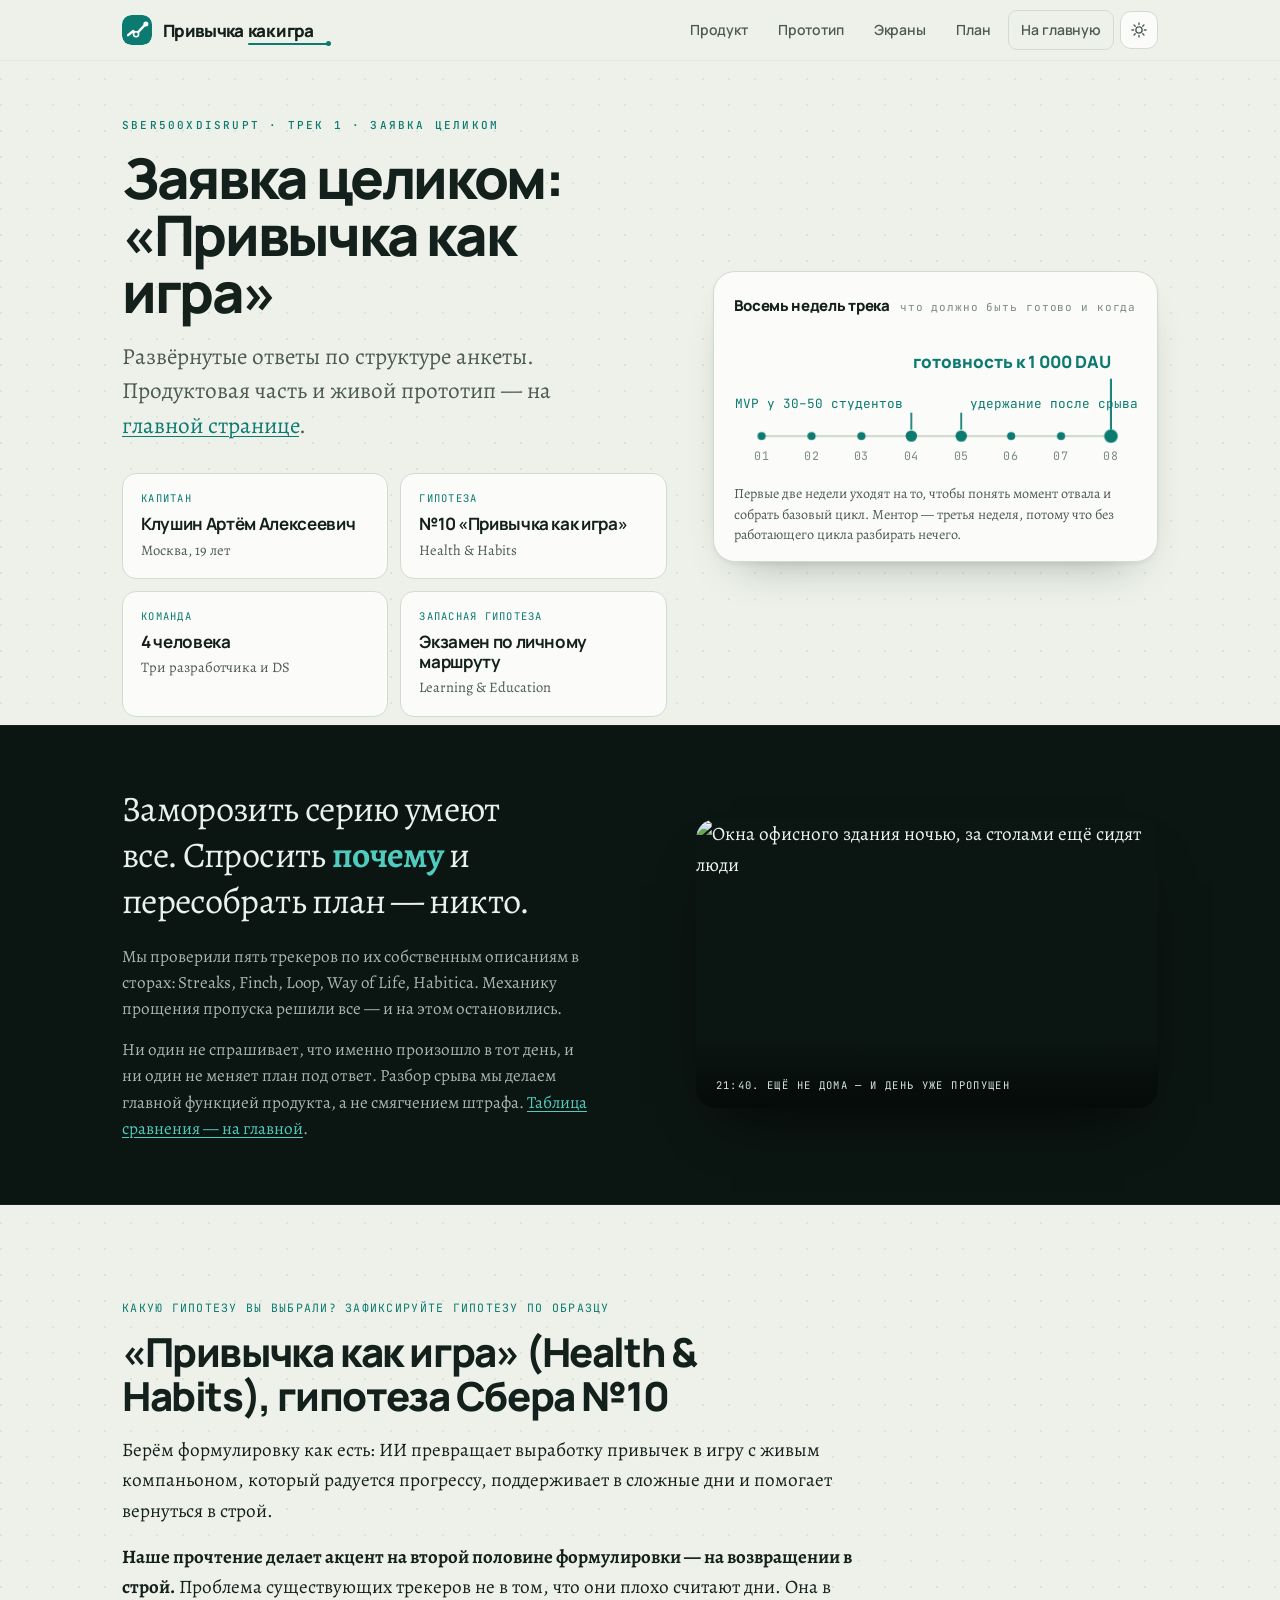
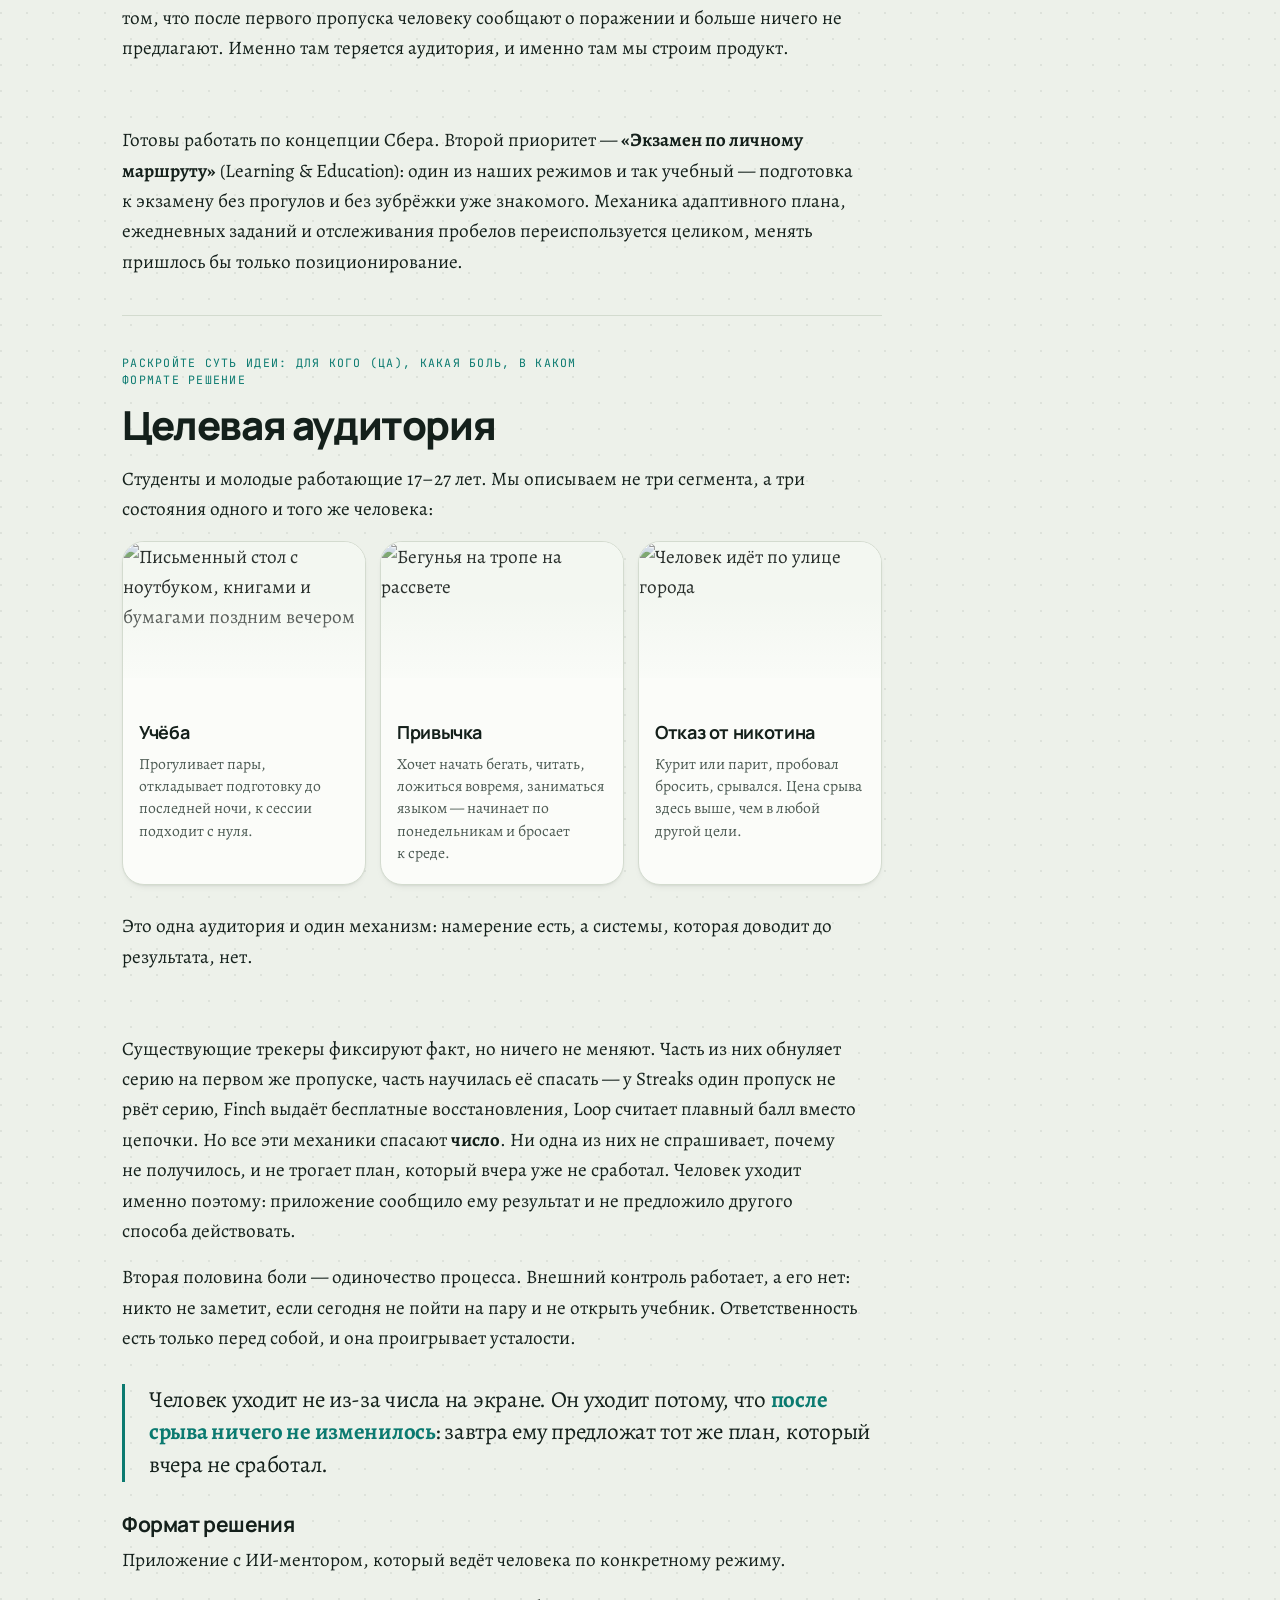
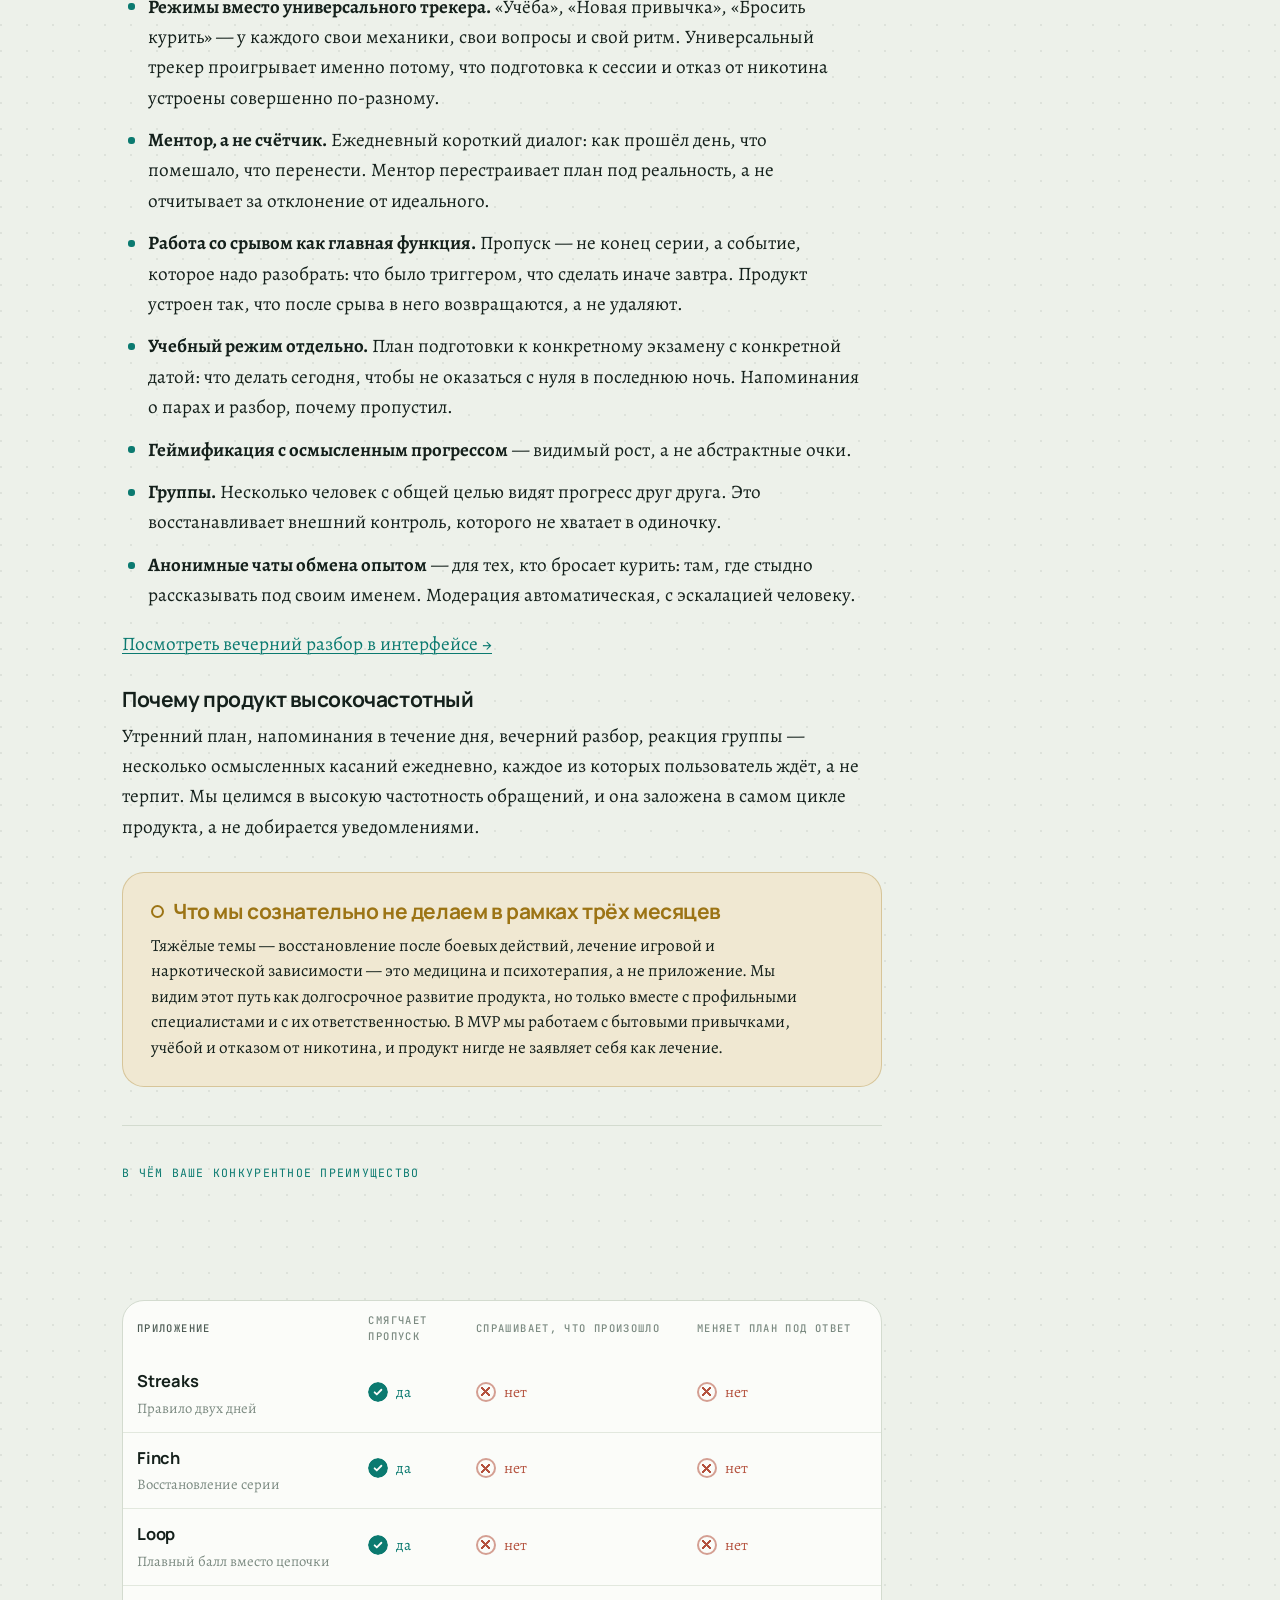
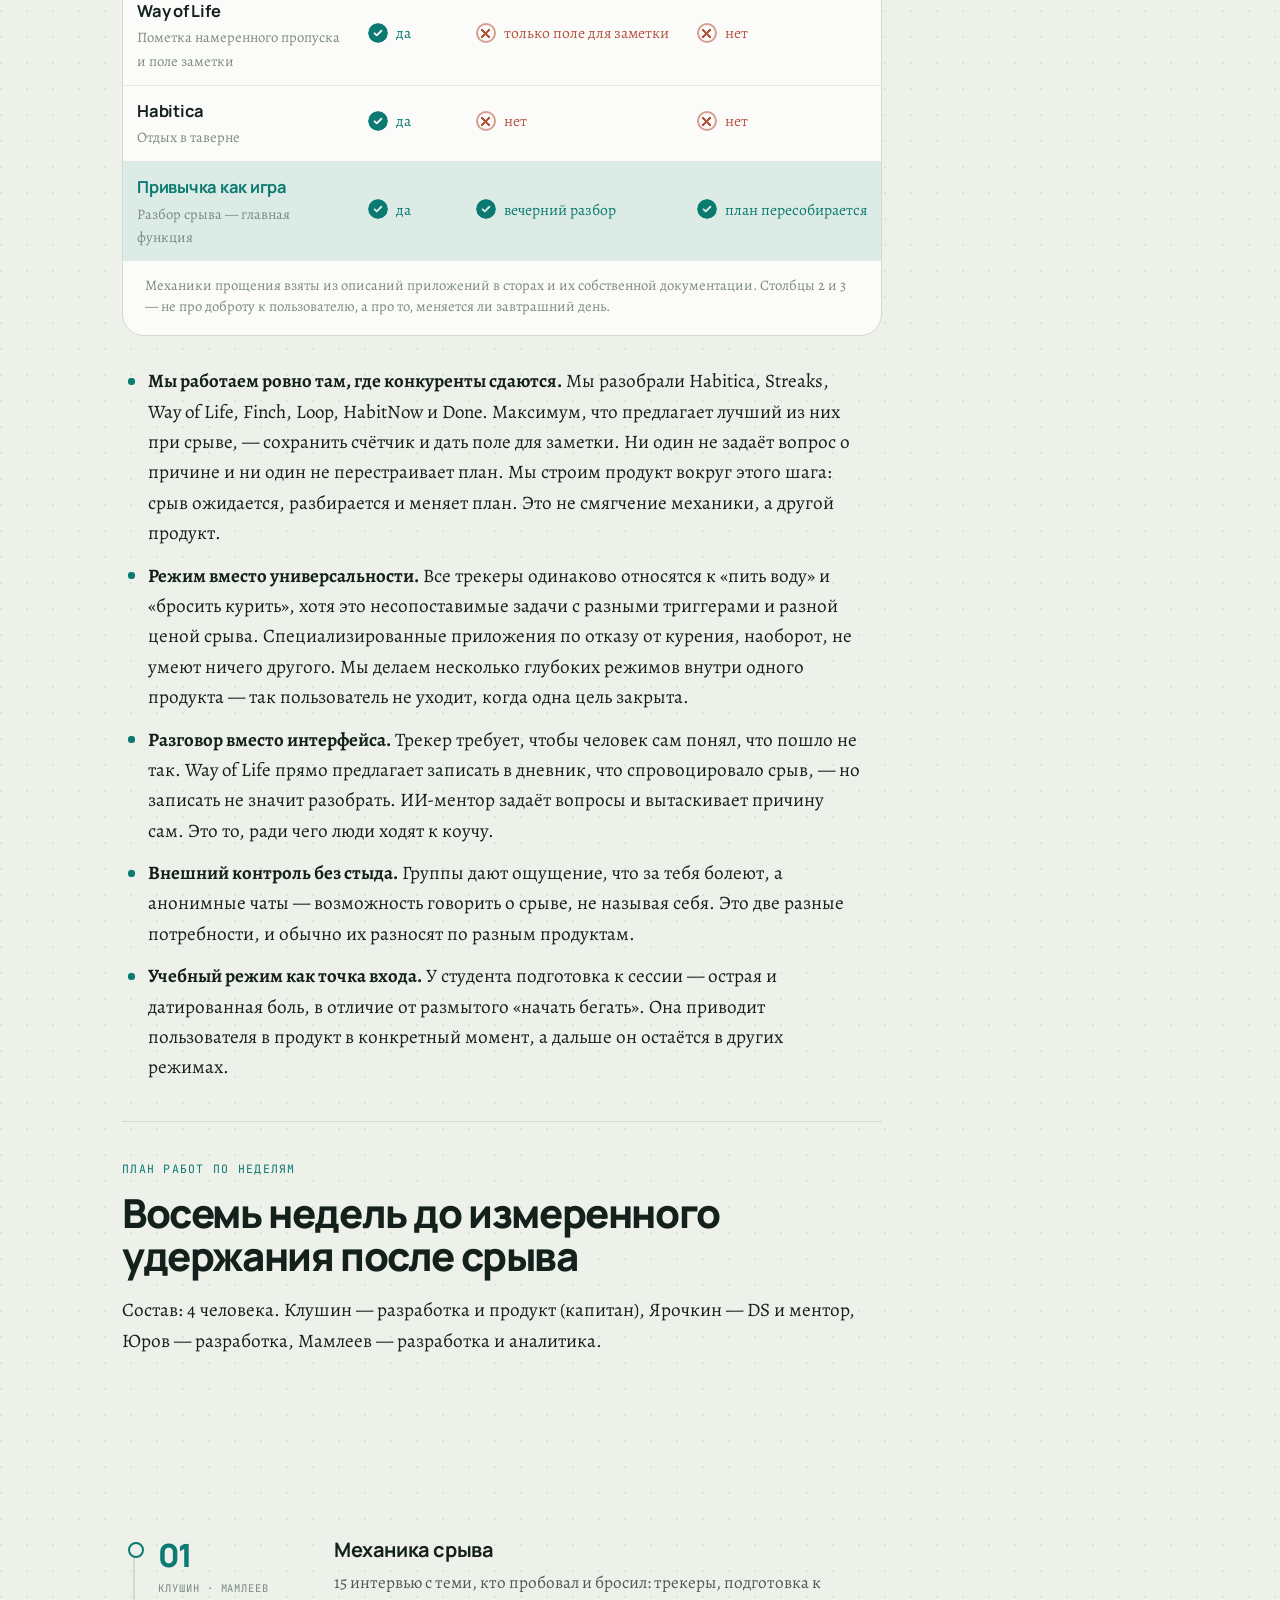
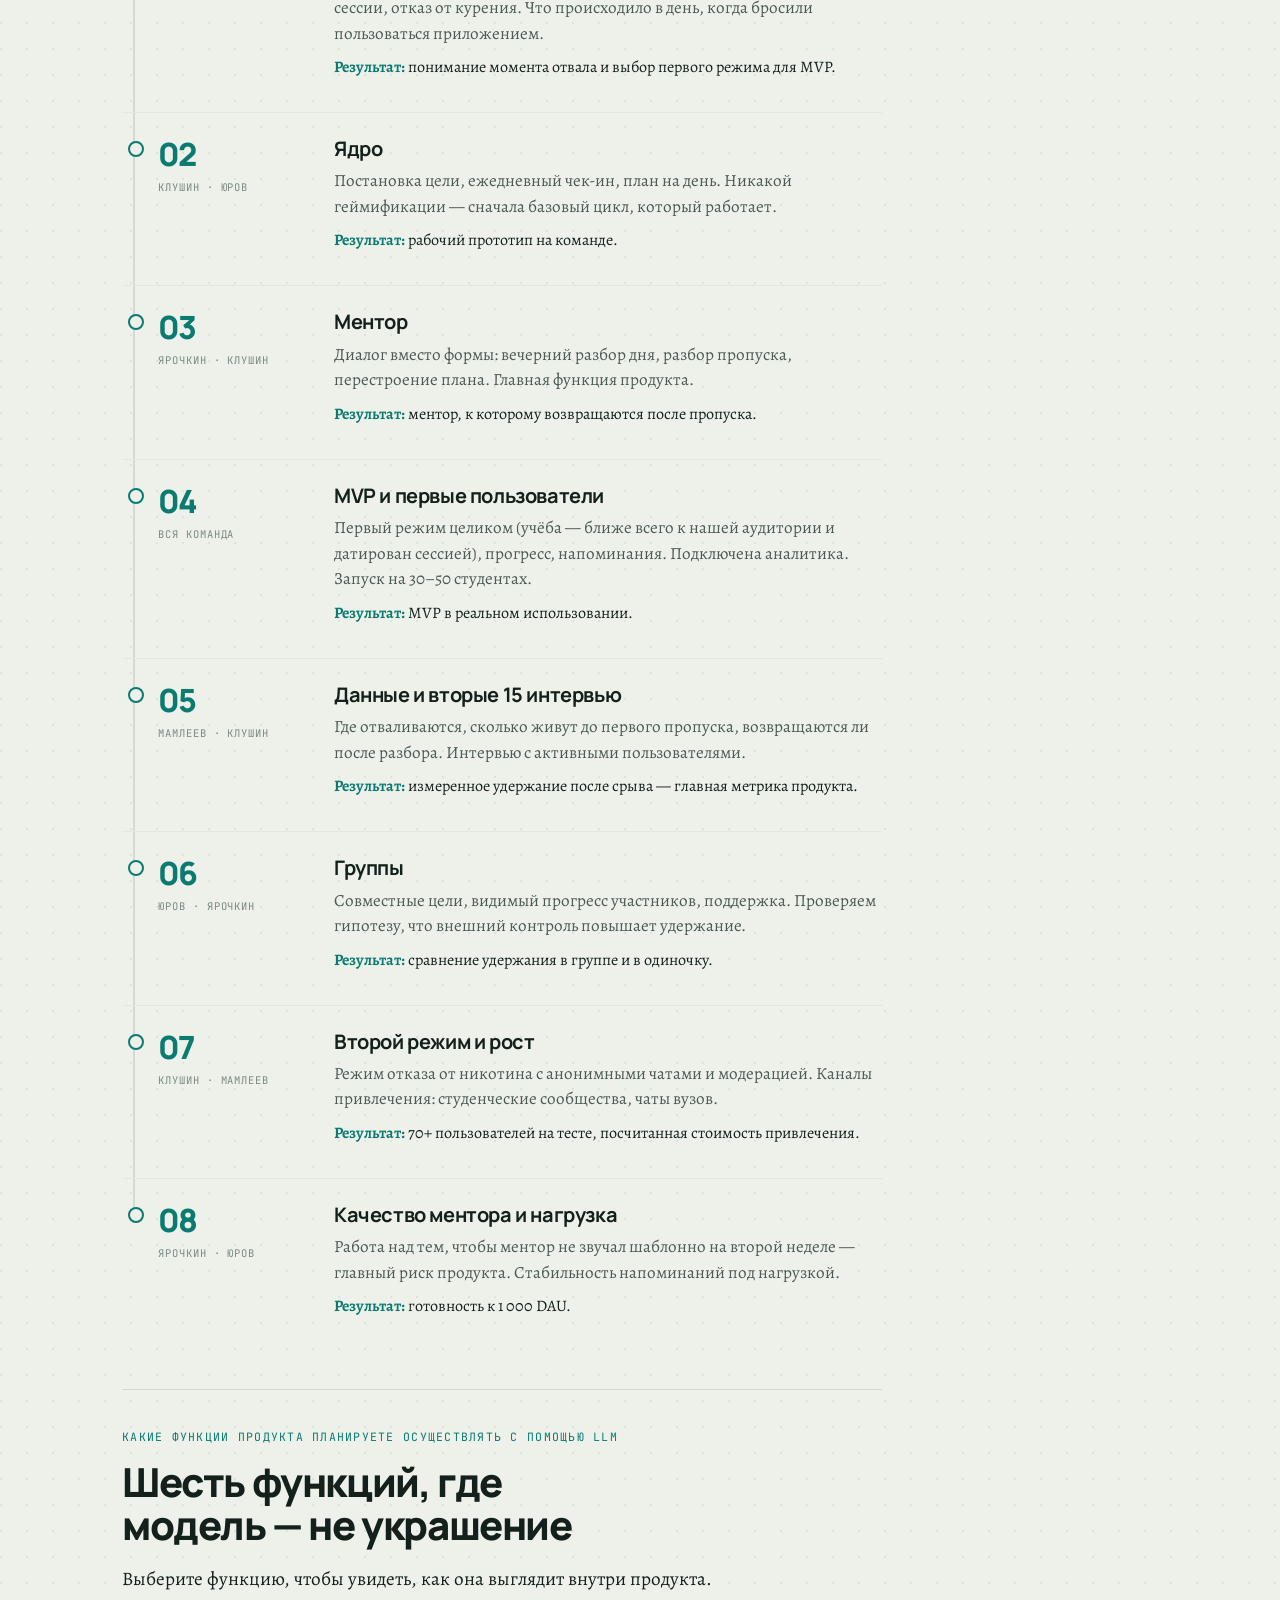
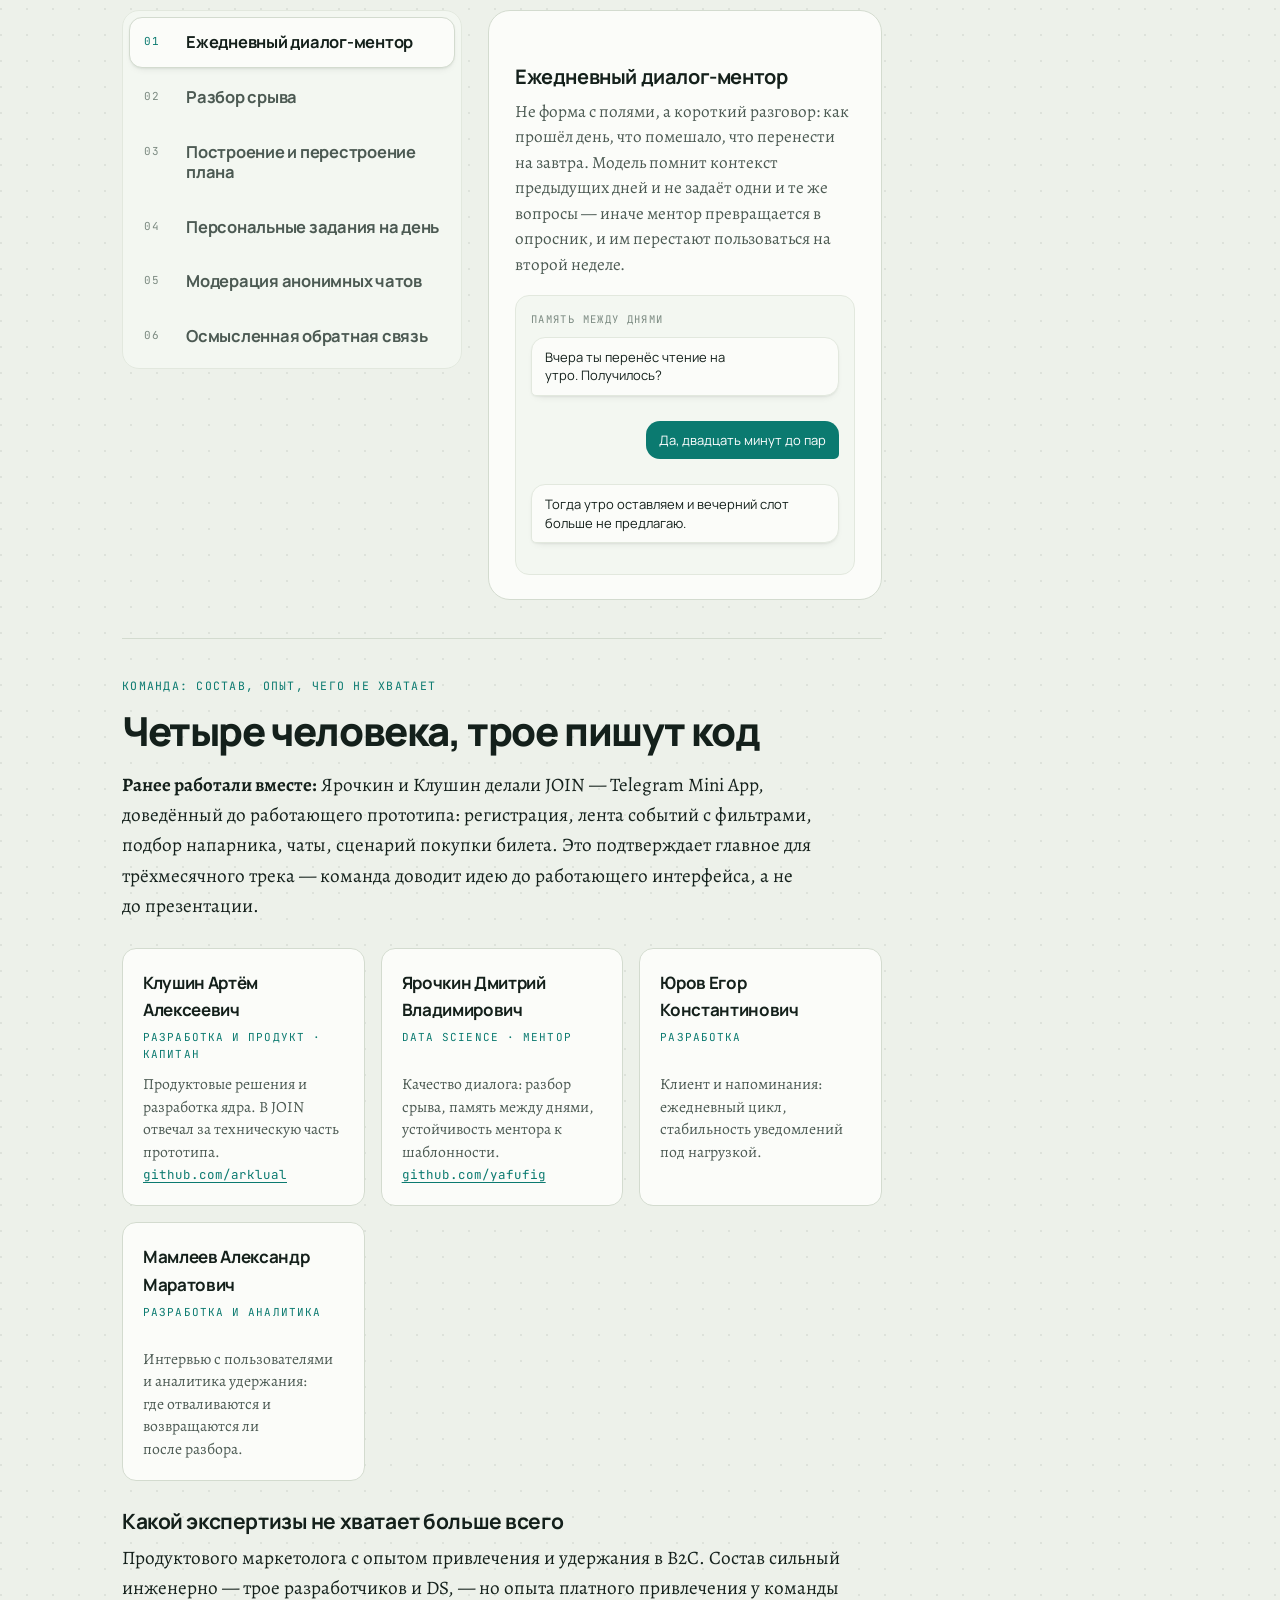
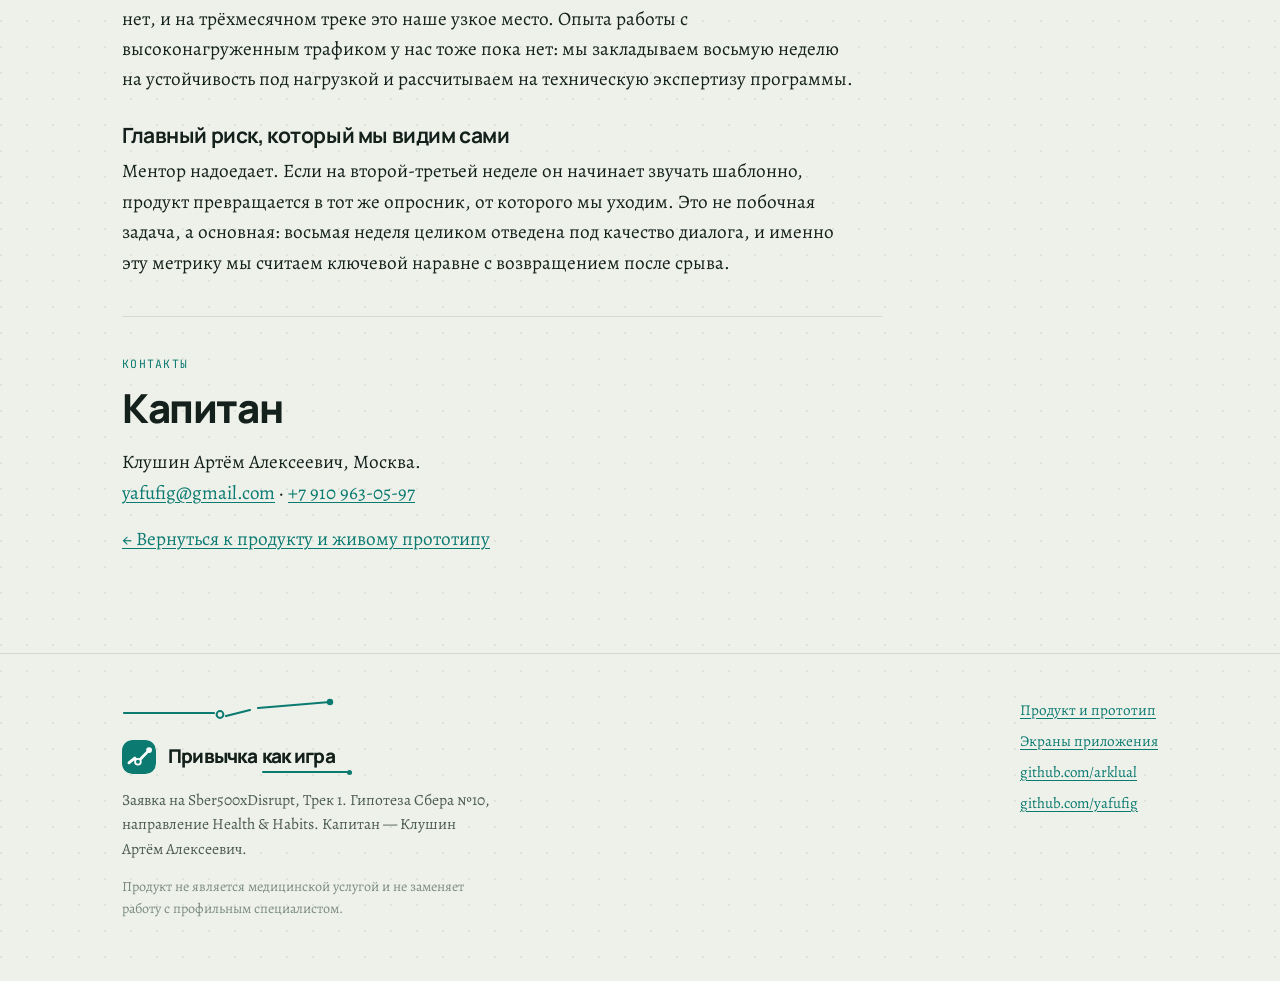
==== commit 8041f61d: "Логотип, ночные полосы с фотографией, шесть экранов приложения и таблица сравнения" ====
--- a/application.html
+++ b/application.html
@@ -5,8 +5,13 @@
 <meta name="viewport" content="width=device-width,initial-scale=1">
 <title>Заявка на Sber500xDisrupt — «Привычка как игра»</title>
 <meta name="description" content="Развёрнутые ответы по структуре анкеты Sber500xDisrupt: гипотеза, ЦА и боль, формат решения, конкурентное преимущество, план по восьми неделям, функции на LLM и команда.">
+<link rel="icon" href="data:image/svg+xml,%3Csvg%20xmlns='http://www.w3.org/2000/svg'%20viewBox='0%200%2032%2032'%3E%3Crect%20width='32'%20height='32'%20rx='10'%20fill='%230B7A70'/%3E%3Cpath%20d='M6.5%2021.5%2012%2017l3%203.5L25.5%209.5'%20fill='none'%20stroke='%23fff'%20stroke-width='2.6'%20stroke-linecap='round'%20stroke-linejoin='round'/%3E%3Ccircle%20cx='15'%20cy='20.5'%20r='2.7'%20fill='%230B7A70'%20stroke='%23fff'%20stroke-width='1.7'/%3E%3Ccircle%20cx='25.5'%20cy='9.5'%20r='2.7'%20fill='%23fff'/%3E%3C/svg%3E">
 <link rel="preconnect" href="https://fonts.googleapis.com">
 <link rel="preconnect" href="https://fonts.gstatic.com" crossorigin>
+<link rel="preconnect" href="https://images.unsplash.com" crossorigin>
+<!-- кадр ночной полосы стоит почти на первом экране: байты кладём в кэш заранее,
+     сам <img> остаётся lazy и рисуется мгновенно, когда доходит до вьюпорта -->
+<link rel="preload" as="image" fetchpriority="low" href="https://images.unsplash.com/photo-1772059409102-86d89782265b?w=1800&q=72&auto=format&fit=crop">
 <link href="https://fonts.googleapis.com/css2?family=Manrope:wght@600;700;800&family=Alegreya:ital,wght@0,400;0,500;0,700;1,400&family=JetBrains+Mono:wght@400;500&display=swap" rel="stylesheet">
 <link rel="stylesheet" href="habit.css">
 <script>
@@ -27,18 +32,19 @@
 
 <header class="topbar">
   <div class="wrap">
-    <a class="brand" href="index.html">
-      <svg width="24" height="24" viewBox="0 0 24 24" fill="none" aria-hidden="true">
-        <rect x="1" y="1" width="22" height="22" rx="7" fill="var(--teal)"/>
-        <path d="M5 15.5 L9 11 L11.5 13.5" stroke="var(--on-teal)" stroke-width="2" stroke-linecap="round" stroke-linejoin="round"/>
-        <path d="M14 12.5 L19 6.5" stroke="var(--on-teal)" stroke-width="2" stroke-linecap="round" stroke-dasharray="2.6 3.2"/>
-        <circle cx="19" cy="6.5" r="1.9" fill="var(--on-teal)"/>
+    <a class="brand" href="index.html" aria-label="Привычка как игра — на главную">
+      <svg class="logo-mark" width="30" height="30" viewBox="0 0 32 32" aria-hidden="true">
+        <rect width="32" height="32" rx="10" fill="var(--teal)"/>
+        <path d="M6.5 21.5 12 17l3 3.5L25.5 9.5" fill="none" stroke="var(--on-teal)" stroke-width="2.6" stroke-linecap="round" stroke-linejoin="round"/>
+        <circle cx="15" cy="20.5" r="2.7" fill="var(--teal)" stroke="var(--on-teal)" stroke-width="1.7"/>
+        <circle cx="25.5" cy="9.5" r="2.7" fill="var(--on-teal)"/>
       </svg>
-      Привычка как игра
+      <span class="logo-word"><span>Привычка</span><span class="lw2">как игра</span></span>
     </a>
     <nav class="nav" aria-label="Основная навигация">
       <a href="index.html">Продукт</a>
       <a href="index.html#prototype">Прототип</a>
+      <a href="index.html#screens">Экраны</a>
       <a href="#weeks">План</a>
       <a class="key" href="index.html">На главную</a>
       <button class="tbtn" id="theme" type="button" aria-label="Переключить тему">
@@ -111,6 +117,23 @@
   </div>
 </div>
 
+
+<!-- ================= НОЧНАЯ ПОЛОСА: ПОЗИЦИЯ ================= -->
+<section class="night night-quote" aria-label="Позиция продукта">
+  <div class="wrap nq-grid">
+    <div data-in="soft">
+      <blockquote>Заморозить серию умеют все. Спросить <b>почему</b> и пересобрать план — никто.</blockquote>
+      <p>Мы проверили пять трекеров по их собственным описаниям в сторах: Streaks, Finch, Loop, Way of Life, Habitica. Механику прощения пропуска решили все — и на этом остановились.</p>
+      <p>Ни один не спрашивает, что именно произошло в тот день, и ни один не меняет план под ответ. Разбор срыва мы делаем главной функцией продукта, а не смягчением штрафа. <a href="index.html#compare">Таблица сравнения — на главной</a>.</p>
+    </div>
+    <figure class="nq-ph" data-in="card">
+      <img src="https://images.unsplash.com/photo-1772059409102-86d89782265b?w=1100&q=72&auto=format&fit=crop"
+           alt="Окна офисного здания ночью, за столами ещё сидят люди" loading="lazy" decoding="async" width="1100" height="880">
+      <figcaption>21:40. Ещё не дома — и день уже пропущен</figcaption>
+    </figure>
+  </div>
+</section>
+
 <section style="padding-top:56px">
   <div class="wrap narrow">
 
@@ -130,16 +153,47 @@
       <p class="q-label" data-in="soft">Раскройте суть идеи: для кого (ЦА), какая боль, в каком формате решение</p>
       <h2 data-in>Целевая аудитория</h2>
       <p data-in="soft">Студенты и молодые работающие 17–27 лет. Мы описываем не три сегмента, а три состояния одного и того же человека:</p>
-      <ul data-in="soft">
-        <li><b>Учёба.</b> Прогуливает пары, откладывает подготовку до последней ночи, к сессии подходит с нуля.</li>
-        <li><b>Привычка.</b> Хочет начать бегать, читать, ложиться вовремя, заниматься языком — начинает по понедельникам и бросает к среде.</li>
-        <li><b>Отказ от никотина.</b> Курит или парит, пробовал бросить, срывался.</li>
-      </ul>
+      <div class="modes aud" data-stagger="90">
+        <div class="mode-card" data-in="card">
+          <span class="mode-ph">
+            <img src="https://images.unsplash.com/photo-1764096534662-a194a348c4a0?w=900&q=70&auto=format&fit=crop"
+                 alt="Письменный стол с ноутбуком, книгами и бумагами поздним вечером" loading="lazy" decoding="async" width="900" height="600">
+          </span>
+          <div class="mode-body">
+            <h3>Учёба</h3>
+            <p>Прогуливает пары, откладывает подготовку до последней ночи, к сессии подходит с нуля.</p>
+          </div>
+        </div>
+        <div class="mode-card" data-in="card">
+          <span class="mode-ph">
+            <img src="https://images.unsplash.com/photo-1594882645126-14020914d58d?w=900&q=70&auto=format&fit=crop"
+                 alt="Бегунья на тропе на рассвете" loading="lazy" decoding="async" width="900" height="600">
+          </span>
+          <div class="mode-body">
+            <h3>Привычка</h3>
+            <p>Хочет начать бегать, читать, ложиться вовремя, заниматься языком — начинает по понедельникам и бросает к среде.</p>
+          </div>
+        </div>
+        <div class="mode-card" data-in="card">
+          <span class="mode-ph">
+            <img src="https://images.unsplash.com/photo-1636453891651-00862eca514a?w=900&q=70&auto=format&fit=crop"
+                 alt="Человек идёт по улице города" loading="lazy" decoding="async" width="900" height="600">
+          </span>
+          <div class="mode-body">
+            <h3>Отказ от никотина</h3>
+            <p>Курит или парит, пробовал бросить, срывался. Цена срыва здесь выше, чем в любой другой цели.</p>
+          </div>
+        </div>
+      </div>
       <p data-in="soft">Это одна аудитория и один механизм: намерение есть, а системы, которая доводит до результата, нет.</p>
 
       <h3 data-in="soft">Боль</h3>
       <p data-in="soft">Существующие трекеры фиксируют факт, но ничего не меняют. Часть из них обнуляет серию на первом же пропуске, часть научилась её спасать — у Streaks один пропуск не рвёт серию, Finch выдаёт бесплатные восстановления, Loop считает плавный балл вместо цепочки. Но все эти механики спасают <b>число</b>. Ни одна из них не спрашивает, почему не получилось, и не трогает план, который вчера уже не сработал. Человек уходит именно поэтому: приложение сообщило ему результат и не предложило другого способа действовать.</p>
       <p data-in="soft">Вторая половина боли — одиночество процесса. Внешний контроль работает, а его нет: никто не заметит, если сегодня не пойти на пару и не открыть учебник. Ответственность есть только перед собой, и она проигрывает усталости.</p>
+
+      <p class="pull" data-in="soft">Человек уходит не из-за числа на экране. Он уходит потому, что <b>после срыва ничего не изменилось</b>: завтра ему предложат тот же план, который вчера не сработал.</p>
+
+
 
       <h3 data-in="soft">Формат решения</h3>
       <p data-in="soft">Приложение с ИИ-ментором, который ведёт человека по конкретному режиму.</p>
@@ -167,6 +221,29 @@
     <div class="qa">
       <p class="q-label" data-in="soft">В чём ваше конкурентное преимущество</p>
       <h2 data-in>Пять причин, по которым это другой продукт</h2>
+
+      <div class="cmp-wrap" data-in="card" style="margin:6px 0 30px">
+        <table class="cmp">
+          <caption>Механики прощения взяты из описаний приложений в сторах и их собственной документации. Столбцы 2 и 3 — не про доброту к пользователю, а про то, меняется ли завтрашний день.</caption>
+          <thead>
+            <tr>
+              <th scope="col">Приложение</th>
+              <th scope="col">Смягчает пропуск</th>
+              <th scope="col">Спрашивает, что произошло</th>
+              <th scope="col">Меняет план под ответ</th>
+            </tr>
+          </thead>
+          <tbody>
+            <tr><th scope="row">Streaks<small>Правило двух дней</small></th><td data-l="Смягчает пропуск"><span class="mark yes">да</span></td><td data-l="Спрашивает, что произошло"><span class="mark no">нет</span></td><td data-l="Меняет план под ответ"><span class="mark no">нет</span></td></tr>
+            <tr><th scope="row">Finch<small>Восстановление серии</small></th><td data-l="Смягчает пропуск"><span class="mark yes">да</span></td><td data-l="Спрашивает, что произошло"><span class="mark no">нет</span></td><td data-l="Меняет план под ответ"><span class="mark no">нет</span></td></tr>
+            <tr><th scope="row">Loop<small>Плавный балл вместо цепочки</small></th><td data-l="Смягчает пропуск"><span class="mark yes">да</span></td><td data-l="Спрашивает, что произошло"><span class="mark no">нет</span></td><td data-l="Меняет план под ответ"><span class="mark no">нет</span></td></tr>
+            <tr><th scope="row">Way of Life<small>Пометка намеренного пропуска и поле заметки</small></th><td data-l="Смягчает пропуск"><span class="mark yes">да</span></td><td data-l="Спрашивает, что произошло"><span class="mark no">только поле для заметки</span></td><td data-l="Меняет план под ответ"><span class="mark no">нет</span></td></tr>
+            <tr><th scope="row">Habitica<small>Отдых в таверне</small></th><td data-l="Смягчает пропуск"><span class="mark yes">да</span></td><td data-l="Спрашивает, что произошло"><span class="mark no">нет</span></td><td data-l="Меняет план под ответ"><span class="mark no">нет</span></td></tr>
+            <tr class="us"><th scope="row">Привычка как игра<small>Разбор срыва — главная функция</small></th><td data-l="Смягчает пропуск"><span class="mark yes">да</span></td><td data-l="Спрашивает, что произошло"><span class="mark yes">вечерний разбор</span></td><td data-l="Меняет план под ответ"><span class="mark yes">план пересобирается</span></td></tr>
+          </tbody>
+        </table>
+      </div>
+
       <ul data-in="soft">
         <li><b>Мы работаем ровно там, где конкуренты сдаются.</b> Мы разобрали Habitica, Streaks, Way of Life, Finch, Loop, HabitNow и Done. Максимум, что предлагает лучший из них при срыве, — сохранить счётчик и дать поле для заметки. Ни один не задаёт вопрос о причине и ни один не перестраивает план. Мы строим продукт вокруг этого шага: срыв ожидается, разбирается и меняет план. Это не смягчение механики, а другой продукт.</li>
         <li><b>Режим вместо универсальности.</b> Все трекеры одинаково относятся к «пить воду» и «бросить курить», хотя это несопоставимые задачи с разными триггерами и разной ценой срыва. Специализированные приложения по отказу от курения, наоборот, не умеют ничего другого. Мы делаем несколько глубоких режимов внутри одного продукта — так пользователь не уходит, когда одна цель закрыта.</li>
@@ -181,6 +258,7 @@
       <p class="q-label" data-in="soft">План работ по неделям</p>
       <h2 data-in>Восемь недель до измеренного удержания после срыва</h2>
       <p data-in="soft">Состав: 4 человека. Клушин — разработка и продукт (капитан), Ярочкин — DS и ментор, Юров — разработка, Мамлеев — разработка и аналитика.</p>
+      <p class="pull" data-in="soft">Первые две недели уходят на то, чтобы понять момент отвала и собрать базовый цикл. Ментор — <b>третья неделя</b>: без работающего цикла разбирать нечего.</p>
 
       <div class="weeks" data-stagger="90">
         <div class="week" data-in="soft">
@@ -395,9 +473,29 @@
 
 <footer>
   <div class="wrap foot">
-    <p>«Привычка как игра» — заявка на Sber500xDisrupt, Трек 1. Гипотеза Сбера №10, направление Health &amp; Habits. Продукт не является медицинской услугой и не заменяет работу с профильным специалистом.</p>
+    <div class="fcol">
+      <svg class="foot-line" viewBox="0 0 212 22" width="212" height="22" aria-hidden="true">
+        <path class="fl-run" d="M2 15 H92"/>
+        <path class="fl-run" d="M104 18 L128 12"/>
+        <path class="fl-run" d="M136 10 L208 4"/>
+        <circle class="fl-mark" cx="98" cy="16.5" r="3.4"/>
+        <circle class="fl-end" cx="208" cy="4" r="3.2"/>
+      </svg>
+      <a class="foot-brand" href="index.html" aria-label="Привычка как игра — на главную">
+        <svg class="logo-mark" width="34" height="34" viewBox="0 0 32 32" aria-hidden="true">
+          <rect width="32" height="32" rx="10" fill="var(--teal)"/>
+          <path d="M6.5 21.5 12 17l3 3.5L25.5 9.5" fill="none" stroke="var(--on-teal)" stroke-width="2.6" stroke-linecap="round" stroke-linejoin="round"/>
+          <circle cx="15" cy="20.5" r="2.7" fill="var(--teal)" stroke="var(--on-teal)" stroke-width="1.7"/>
+          <circle cx="25.5" cy="9.5" r="2.7" fill="var(--on-teal)"/>
+        </svg>
+        <span class="logo-word"><span>Привычка</span><span class="lw2">как игра</span></span>
+      </a>
+      <p>Заявка на Sber500xDisrupt, Трек 1. Гипотеза Сбера №10, направление Health &amp; Habits. Капитан — Клушин Артём Алексеевич.</p>
+      <p class="disclaimer">Продукт не является медицинской услугой и не заменяет работу с профильным специалистом.</p>
+    </div>
     <div class="links">
       <a href="index.html">Продукт и прототип</a>
+      <a href="index.html#screens">Экраны приложения</a>
       <a href="https://github.com/arklual">github.com/arklual</a>
       <a href="https://github.com/yafufig">github.com/yafufig</a>
     </div>
--- a/habit.css
+++ b/habit.css
@@ -20,6 +20,8 @@
   --amber-wash:#F0E8D2;
   --on-teal:#FFFFFF;
   --on-clay:#FFFFFF;
+  --night:#0B1512;
+  --night-2:#111E19;
   --shadow-s:0 1px 2px rgba(20,32,27,.05), 0 4px 10px -6px rgba(20,32,27,.18);
   --shadow-m:0 2px 4px rgba(20,32,27,.05), 0 22px 44px -28px rgba(20,32,27,.42);
   --r:14px;
@@ -46,6 +48,8 @@
     --amber-wash:#2A2313;
     --on-teal:#07201C;
     --on-clay:#2A1009;
+    --night:#060C0A;
+    --night-2:#0C1613;
     --shadow-s:0 1px 2px rgba(0,0,0,.35), 0 4px 12px -6px rgba(0,0,0,.6);
     --shadow-m:0 2px 4px rgba(0,0,0,.4), 0 24px 48px -30px rgba(0,0,0,.95);
     color-scheme:dark;
@@ -59,6 +63,7 @@
   --clay:#E38B72; --clay-wash:#301A14;
   --amber:#D2A44B; --amber-wash:#2A2313;
   --on-teal:#07201C; --on-clay:#2A1009;
+  --night:#060C0A; --night-2:#0C1613;
   --shadow-s:0 1px 2px rgba(0,0,0,.35), 0 4px 12px -6px rgba(0,0,0,.6);
   --shadow-m:0 2px 4px rgba(0,0,0,.4), 0 24px 48px -30px rgba(0,0,0,.95);
   color-scheme:dark;
@@ -200,6 +205,7 @@
 .btn-ghost{background:var(--panel);color:var(--ink);border-color:var(--line)}
 .btn-ghost:hover{border-color:var(--ink-faint);color:var(--ink)}
 .hero-fig{
+  margin:0;
   background:var(--panel);border:1px solid var(--line);border-radius:var(--r-lg);
   padding:22px 20px 16px;box-shadow:var(--shadow-m);
 }
@@ -597,7 +603,12 @@
   position:absolute;inset:0;border-radius:2px;background:var(--teal);display:block;
   transform:scaleY(0);transform-origin:top center;transition:transform 620ms var(--e-out);
 }
-.beat{position:relative;padding:15px 16px;border-radius:14px;transition:background-color 380ms linear}
+.beat{
+  position:relative;display:block;width:100%;text-align:left;cursor:pointer;
+  padding:15px 16px;border-radius:14px;border:none;background:transparent;
+  transition:background-color 380ms linear;
+}
+.beats li{list-style:none}
 .beat::before{
   content:"";position:absolute;left:-28px;top:22px;width:12px;height:12px;border-radius:50%;
   background:var(--paper-2);border:2px solid var(--line);
@@ -609,13 +620,14 @@
   letter-spacing:-.02em;line-height:1.25;margin-bottom:4px;
   color:var(--ink-soft);transition:color 380ms linear;
 }
-.beat p{margin:0;font-size:16px;line-height:1.45;color:var(--ink-faint);transition:color 380ms linear;max-width:52ch}
+.beat span{display:block;font-family:"Alegreya","PT Serif",Georgia,serif;font-size:16px;line-height:1.45;color:var(--ink-faint);transition:color 380ms linear;max-width:52ch}
 .beat.on{background:var(--panel)}
 .beat.on b{color:var(--ink)}
-.beat.on p{color:var(--ink-soft)}
+.beat.on span{color:var(--ink-soft)}
 html:not(.motion) .beat{background:var(--panel)}
 html:not(.motion) .beat b{color:var(--ink)}
-html:not(.motion) .beat p{color:var(--ink-soft)}
+html:not(.motion) .beat span{color:var(--ink-soft)}
+html:not(.motion) .beat{cursor:default}
 html:not(.motion) .beat::before{border-color:var(--teal);background:var(--teal)}
 html:not(.motion) .rail i{transform:scaleY(1)}
 
@@ -650,7 +662,7 @@
 .fact em{display:block;font-style:normal;font-size:14.5px;color:var(--ink-soft);margin-top:4px}
 
 /* восьминедельная лента в шапке заявки */
-.plan-fig{background:var(--panel);border:1px solid var(--line);border-radius:var(--r-lg);padding:22px 20px 16px;box-shadow:var(--shadow-m)}
+.plan-fig{margin:0;background:var(--panel);border:1px solid var(--line);border-radius:var(--r-lg);padding:22px 20px 16px;box-shadow:var(--shadow-m)}
 .plan-fig figcaption{font-size:14px;line-height:1.45;color:var(--ink-soft);margin-top:10px}
 
 /* таймлайн недель: хребет слева, номер в своей колонке */
@@ -734,3 +746,321 @@
 .llm-demo .p-old{opacity:.5}
 .llm-demo .p-old .txt::after{transform:scaleX(1)}
 .llm-demo .strike{margin:0;font-size:15px;color:var(--ink-faint);text-decoration:line-through}
+
+/* ============================================================
+   ЗАХОД 2 — логотип, ночные полосы, галерея экранов, таблица
+   ============================================================ */
+
+/* ---------- логотип ---------- */
+.brand{gap:11px}
+.logo-mark{flex:none;display:block;border-radius:9px}
+.logo-word{
+  display:inline-flex;align-items:baseline;gap:.26em;position:relative;
+  font-family:"Manrope","Golos Text",system-ui,sans-serif;font-weight:800;
+  letter-spacing:-.04em;line-height:1;
+}
+/* волосок продолжающейся линии выходит за последнее слово и обрывается */
+.logo-word .lw2{position:relative}
+.logo-word .lw2::after{
+  content:"";position:absolute;left:0;right:-13px;bottom:-.36em;height:2px;border-radius:2px;
+  background:var(--teal);transform-origin:left center;
+  transition:transform 420ms var(--e-out);
+}
+.logo-word .lw2::before{
+  content:"";position:absolute;right:-17px;bottom:-.46em;width:5px;height:5px;border-radius:50%;
+  background:var(--teal);
+}
+html.motion .brand:hover .logo-word .lw2::after{transform:scaleX(1.16)}
+.brand svg{transition:transform 380ms var(--e-soft)}
+.brand:hover svg{transform:translateY(-2px) rotate(0deg) scale(1.04)}
+
+.foot-brand{display:flex;align-items:center;gap:12px;margin-bottom:14px;text-decoration:none;color:var(--ink)}
+.foot-brand .logo-word{font-size:19px}
+
+/* ---------- ночные полосы ---------- */
+.night{
+  --paper:var(--night);--paper-2:var(--night-2);
+  --panel:#132019;--panel-2:#0F1A15;
+  --ink:#EAF1EC;--ink-soft:#A7B7AE;--ink-faint:#7C8C83;
+  --line:#25342C;--line-soft:#1B2721;
+  --teal:#4FCCBD;--teal-hi:#68DCCC;--teal-wash:#123029;
+  --clay:#E8957C;--clay-wash:#33190F;
+  --amber:#DCAE52;
+  --on-teal:#06211C;
+  position:relative;background:var(--night);color:#EAF1EC;
+  border-top:1px solid rgba(255,255,255,.06);border-bottom:1px solid rgba(255,255,255,.06);
+  overflow:hidden;
+}
+.night-bg{
+  position:absolute;top:0;right:0;height:74%;width:64%;object-fit:cover;object-position:50% 42%;
+  opacity:.92;filter:grayscale(.24) contrast(1.03);
+  -webkit-mask-image:linear-gradient(90deg,transparent 0%,#000 46%),linear-gradient(180deg,#000 52%,transparent 100%);
+  -webkit-mask-composite:source-in;
+  mask-image:linear-gradient(90deg,transparent 0%,#000 46%),linear-gradient(180deg,#000 52%,transparent 100%);
+  mask-composite:intersect;
+}
+@media (max-width:900px){
+  .night-bg{
+    position:relative;width:100%;height:170px;object-position:50% 46%;opacity:1;
+    -webkit-mask-image:none;mask-image:none;
+  }
+  .band{padding-top:0}
+  .band .wrap{padding-top:34px}
+}
+.night > .wrap{position:relative;z-index:2}
+
+/* полоса фактов под первым экраном */
+.band{padding:64px 0 52px}
+.band-lead{max-width:56ch;margin:0 0 38px}
+.band-lead h2{
+  font-size:clamp(25px,3vw,36px);letter-spacing:-.034em;margin:0 0 14px;max-width:19ch;
+}
+.band-lead p{
+  margin:0;font-size:17.5px;line-height:1.52;color:var(--ink-soft);max-width:48ch;
+}
+.facts-row{
+  display:grid;grid-template-columns:repeat(4,minmax(0,1fr));
+  border-top:1px solid rgba(255,255,255,.13);
+}
+@media (max-width:820px){.facts-row{grid-template-columns:repeat(2,minmax(0,1fr))}}
+@media (max-width:420px){.facts-row{grid-template-columns:1fr}}
+.fct{padding:22px 24px 4px 0;border-right:1px solid rgba(255,255,255,.13)}
+.fct + .fct{padding-left:24px}
+.fct:last-child{border-right:none}
+@media (max-width:820px){
+  .fct:nth-child(2n){border-right:none}
+  .fct:nth-child(n+3){border-top:1px solid rgba(255,255,255,.13)}
+}
+@media (max-width:420px){
+  .fct{border-right:none;padding-left:0}
+  .fct + .fct{border-top:1px solid rgba(255,255,255,.13);padding-left:0}
+  .fct .fl{min-height:0}
+}
+.fct b{
+  display:block;font-family:"Manrope",sans-serif;font-weight:800;
+  font-size:clamp(26px,3vw,34px);letter-spacing:-.05em;line-height:1;color:#EAF1EC;
+}
+.fct .fl{
+  display:block;font-family:"JetBrains Mono",monospace;font-size:10.5px;letter-spacing:.16em;
+  text-transform:uppercase;color:var(--teal);margin-bottom:11px;
+  min-height:3.1em;      /* метка резервирует две строки — числа стоят на одной линии */
+}
+.fct em{display:block;font-style:normal;font-size:15.5px;line-height:1.4;color:var(--ink-soft);margin-top:8px;max-width:24ch}
+
+/* цитата-врезка: слева текст, справа кадр отдельной карточкой */
+.night-quote{padding:60px 0 62px}
+.night-quote blockquote{
+  margin:0 0 20px;font-family:"Alegreya",Georgia,serif;font-size:clamp(24px,3.2vw,36px);
+  line-height:1.28;letter-spacing:-.018em;max-width:22ch;
+}
+.night-quote blockquote b{font-weight:700;color:var(--teal)}
+.nq-grid{display:grid;grid-template-columns:minmax(0,1.06fr) minmax(0,.94fr);gap:52px;align-items:center}
+@media (max-width:860px){.nq-grid{grid-template-columns:1fr;gap:28px}}
+.nq-grid p{margin:0;font-size:17px;line-height:1.55;color:var(--ink-soft);max-width:52ch}
+.nq-grid p + p{margin-top:14px}
+.nq-ph{
+  position:relative;margin:0;border-radius:20px;overflow:hidden;aspect-ratio:16/10;
+  box-shadow:0 30px 60px -34px rgba(0,0,0,.85);
+}
+.nq-ph img{width:100%;height:100%;object-fit:cover;display:block;filter:grayscale(.2) contrast(1.04)}
+.nq-ph figcaption{
+  position:absolute;left:0;right:0;bottom:0;padding:34px 20px 15px;
+  font-family:"JetBrains Mono",monospace;font-size:10.5px;letter-spacing:.13em;text-transform:uppercase;
+  color:#DCE7E0;
+  background:linear-gradient(180deg,transparent,rgba(4,10,8,.88));
+}
+@media (max-width:860px){.nq-ph{aspect-ratio:16/9}}
+
+/* ---------- широкий контейнер для показа продукта ---------- */
+.wide{max-width:1240px}
+
+/* ---------- галерея экранов ---------- */
+.gal{
+  display:grid;grid-template-columns:repeat(3,minmax(0,1fr));
+  gap:34px 26px;margin-top:10px;align-items:start;
+}
+@media (max-width:1040px){.gal{grid-template-columns:repeat(2,minmax(0,1fr))}}
+@media (max-width:660px){
+  .gal{grid-template-columns:1fr;max-width:420px;margin-left:auto;margin-right:auto}
+  /* одна колонка — выравнивать высоты не нужно, а обрезать содержимое нельзя */
+  .gal .ph-in{height:auto;min-height:0}
+  .gal .ph-body{overflow:visible}
+}
+.gal .screen{display:grid;grid-template-rows:auto auto;gap:15px;align-content:start}
+.gal .phone{transition:transform var(--t-mid) var(--e-out),box-shadow var(--t-mid) var(--e-out)}
+.gal .screen:hover .phone{transform:translateY(-5px);box-shadow:var(--shadow-m)}
+.gal .screen > .phone{max-width:404px}
+.gal .ph-in{height:612px}
+.gal .ph-body{overflow:hidden}
+/* строка журнала разбора — без чекбокса */
+.prow.log{align-items:flex-start}
+.prow.log .txt{flex:1}
+.screen-cap .num{font-family:"JetBrains Mono",monospace;font-weight:500;font-size:12px;letter-spacing:.06em}
+
+/* ---------- таблица «что делает трекер на пропуске» ---------- */
+.cmp-wrap{overflow-x:auto;border:1px solid var(--line);border-radius:var(--r-lg);background:var(--panel);margin-top:6px}
+.cmp{border-collapse:collapse;width:100%;min-width:640px;font-size:16px}
+.cmp caption{
+  caption-side:bottom;text-align:left;padding:14px 22px 18px;
+  font-size:14.5px;line-height:1.45;color:var(--ink-faint);
+}
+.cmp th,.cmp td{padding:14px 18px;text-align:left;border-bottom:1px solid var(--line-soft);vertical-align:middle}
+.cmp thead th{
+  font-family:"JetBrains Mono",monospace;font-weight:500;font-size:10.5px;letter-spacing:.13em;
+  text-transform:uppercase;color:var(--ink-faint);padding-top:18px;padding-bottom:12px;line-height:1.5;
+}
+.cmp thead th:first-child{color:var(--ink-soft)}
+.cmp tbody th{
+  font-family:"Manrope",sans-serif;font-weight:700;font-size:16.5px;letter-spacing:-.015em;
+  color:var(--ink);white-space:nowrap;
+}
+.cmp tbody th small{display:block;font-family:"Alegreya",Georgia,serif;font-weight:400;font-size:14.5px;color:var(--ink-faint);letter-spacing:0;white-space:normal;margin-top:2px}
+.cmp td{color:var(--ink-soft);font-size:15.5px;line-height:1.4}
+.cmp tr:last-child th,.cmp tr:last-child td{border-bottom:none}
+.cmp .us{background:var(--teal-wash)}
+.cmp .us th{color:var(--teal)}
+.cmp .us td{color:var(--ink)}
+.mark{display:inline-flex;align-items:center;gap:8px;white-space:nowrap}
+.mark::before{
+  content:"";flex:none;width:16px;height:16px;border-radius:50%;
+  border:2px solid currentColor;
+}
+.mark.no{color:var(--clay)}
+.mark.no::before{
+  border-color:color-mix(in oklab,var(--clay) 55%,transparent);
+  background:
+    linear-gradient(45deg,transparent 44%,currentColor 44%,currentColor 56%,transparent 56%),
+    linear-gradient(-45deg,transparent 44%,currentColor 44%,currentColor 56%,transparent 56%);
+  background-size:9px 9px;background-position:center;background-repeat:no-repeat;
+}
+.mark.yes{color:var(--teal)}
+.mark.yes::before{
+  border-color:var(--teal);background:var(--teal);
+  -webkit-mask:url("data:image/svg+xml,%3Csvg xmlns='http://www.w3.org/2000/svg' viewBox='0 0 16 16'%3E%3Cpath d='M3.5 8.4 6.4 11.3 12.5 5' fill='none' stroke='%23000' stroke-width='2.4' stroke-linecap='round' stroke-linejoin='round'/%3E%3C/svg%3E") center/12px no-repeat,
+          linear-gradient(#000,#000);
+  -webkit-mask-composite:xor;
+  mask:url("data:image/svg+xml,%3Csvg xmlns='http://www.w3.org/2000/svg' viewBox='0 0 16 16'%3E%3Cpath d='M3.5 8.4 6.4 11.3 12.5 5' fill='none' stroke='%23000' stroke-width='2.4' stroke-linecap='round' stroke-linejoin='round'/%3E%3C/svg%3E") center/12px no-repeat,
+       linear-gradient(#000,#000);
+  mask-composite:exclude;
+}
+@media (max-width:560px){
+  .cmp{font-size:15px}
+  .cmp th,.cmp td{padding:12px 14px}
+}
+
+/* ---------- режимы с фотографией ---------- */
+.mode-card{overflow:hidden;padding:0;display:flex;flex-direction:column}
+.mode-ph{position:relative;display:block;aspect-ratio:16/9;overflow:hidden;background:var(--panel-2)}
+.mode-ph img{
+  width:100%;height:100%;object-fit:cover;display:block;
+  filter:grayscale(.5) contrast(1.02);opacity:.92;
+  transition:transform 620ms var(--e-soft),filter 420ms linear,opacity 420ms linear;
+}
+.mode-card:hover .mode-ph img{transform:scale(1.045);filter:grayscale(.15);opacity:1}
+.mode-ph::after{
+  content:"";position:absolute;inset:0;
+  background:linear-gradient(180deg,transparent 40%,color-mix(in oklab,var(--panel) 82%,transparent) 100%);
+}
+.mode-body{padding:20px 22px 24px;display:flex;flex-direction:column;flex:1}
+.mode-card .ic{
+  position:absolute;left:16px;bottom:14px;z-index:2;margin:0;
+  background:var(--panel);box-shadow:var(--shadow-s);
+}
+.mode-card h3{margin-bottom:9px}
+
+/* ---------- подвал ---------- */
+.foot{align-items:flex-start}
+.foot .fcol{max-width:46ch}
+.foot-line{display:block;width:212px;height:22px;margin:0 0 20px;overflow:visible}
+.foot-line .fl-run{stroke:var(--teal);stroke-width:2.2;fill:none;stroke-linecap:round;stroke-linejoin:round}
+.foot-line .fl-mark{fill:var(--paper);stroke:var(--teal);stroke-width:2}
+.foot-line .fl-end{fill:var(--teal)}
+.foot .disclaimer{font-size:14px;color:var(--ink-faint);margin:14px 0 0;max-width:52ch}
+
+/* ---------- пул-цитата на странице заявки ---------- */
+.pull{
+  margin:30px 0;padding:0 0 0 24px;border-left:3px solid var(--teal);
+  font-size:clamp(19px,2.2vw,23px);line-height:1.42;letter-spacing:-.012em;color:var(--ink);
+}
+.pull b{font-weight:700;color:var(--teal)}
+
+/* ---------- реагирующие элементы новых экранов ---------- */
+.grow{display:flex;flex-direction:column;gap:8px}
+.gper{display:grid;grid-template-columns:26px minmax(0,1fr) auto;gap:9px;align-items:center;font-size:12.5px}
+.gav{
+  width:26px;height:26px;border-radius:9px;display:grid;place-items:center;flex:none;
+  font-family:"Manrope",sans-serif;font-weight:800;font-size:11px;letter-spacing:-.02em;
+  background:var(--teal-wash);color:var(--teal);
+}
+.gper .gn{font-weight:700;font-size:12.5px;letter-spacing:-.01em}
+.gbar{margin-left:35px;height:5px;border-radius:3px;background:var(--line-soft);overflow:hidden;margin-top:-3px}
+.gbar i{display:block;height:100%;border-radius:3px;background:var(--teal);width:var(--w,50%)}
+.gbar.miss i{background:var(--clay)}
+.gper .gv{font-family:"JetBrains Mono",monospace;font-size:10.5px;color:var(--ink-faint)}
+.greact{display:flex;gap:6px;flex-wrap:wrap}
+.greact span{
+  font-family:"JetBrains Mono",monospace;font-size:10.5px;letter-spacing:.04em;
+  border:1px solid var(--line);border-radius:8px;padding:5px 9px;color:var(--ink-soft);background:var(--panel);
+}
+.greact span.on{border-color:var(--teal);color:var(--teal);background:var(--teal-wash)}
+
+.anon{display:flex;flex-direction:column;gap:9px}
+.amsg{display:grid;grid-template-columns:24px minmax(0,1fr);gap:9px;align-items:start}
+.ah{
+  width:24px;height:24px;border-radius:8px;flex:none;display:grid;place-items:center;
+  background:var(--panel);border:1px solid var(--line);color:var(--ink-faint);
+}
+.abody{background:var(--panel);border:1px solid var(--line-soft);border-radius:13px;border-top-left-radius:5px;padding:9px 12px;font-size:12.5px;line-height:1.42}
+.abody .an-name{display:block;font-family:"JetBrains Mono",monospace;font-size:10px;letter-spacing:.1em;color:var(--ink-faint);margin-bottom:4px;text-transform:uppercase}
+.abody.hidden-msg{background:var(--clay-wash);border-color:color-mix(in oklab,var(--clay) 32%,transparent);color:var(--ink-faint)}
+.abody.hidden-msg .blur{filter:blur(3.4px);user-select:none;opacity:.7}
+
+/* аудитория на странице заявки — те же карточки, что и режимы */
+.modes.aud{margin:6px 0 26px;grid-template-columns:repeat(3,minmax(0,1fr));gap:14px}
+.modes.aud .mode-body{padding:16px 16px 20px}
+.modes.aud h3{font-size:18px}
+.modes.aud p{font-size:15.5px;line-height:1.44}
+@media (max-width:760px){.modes.aud{grid-template-columns:1fr}}
+.qa .cmp{min-width:600px;font-size:15.5px}
+.qa .cmp th,.qa .cmp td{padding:12px 14px}
+
+
+/* таблица сравнения на узком экране разбирается в карточки:
+   горизонтальная прокрутка прятала два самых важных столбца */
+@media (max-width:620px){
+  .cmp-wrap{overflow:visible;border:none;background:none;border-radius:0}
+  /* блочная таблица игнорирует caption-side — раскладываем флексом */
+  .cmp{min-width:0;display:flex;flex-direction:column;width:100%;font-size:16px}
+  .cmp thead{display:none}
+  .cmp tbody{order:1;display:block}
+  .cmp caption{order:2;display:block;width:100%;text-align:left}
+  .cmp tr,.cmp th,.cmp td{display:block}
+  .cmp tr{
+    background:var(--panel);border:1px solid var(--line);border-radius:var(--r);
+    padding:15px 16px 8px;margin-bottom:10px;
+  }
+  .cmp tr.us{background:var(--teal-wash);border-color:color-mix(in oklab,var(--teal) 42%,var(--line))}
+  .cmp th,.cmp td{padding:0;border:none}
+  .cmp tbody th{margin-bottom:10px;white-space:normal}
+  .cmp td{
+    display:flex;align-items:baseline;justify-content:space-between;gap:14px;
+    padding:9px 0;border-top:1px solid var(--line-soft);
+  }
+  .cmp tr.us td{border-top-color:color-mix(in oklab,var(--teal) 26%,transparent)}
+  .cmp td::before{
+    content:attr(data-l);flex:none;
+    font-family:"JetBrains Mono",monospace;font-size:10px;letter-spacing:.12em;
+    text-transform:uppercase;color:var(--ink-faint);max-width:13em;line-height:1.5;
+  }
+  .cmp tr:last-child th,.cmp tr:last-child td{border-bottom:none}
+  .cmp caption{padding:4px 2px 0}
+  .mark{text-align:right}
+}
+
+/* на узком экране колонки фактов идут одна под другой — резерв под вторую
+   строку метки там не нужен (правило стоит в конце, чтобы перебить базовое) */
+@media (max-width:420px){
+  .facts-row .fct .fl{min-height:0}
+  .facts-row .fct{padding-left:0}
+  .facts-row .fct + .fct{padding-left:0}
+}
